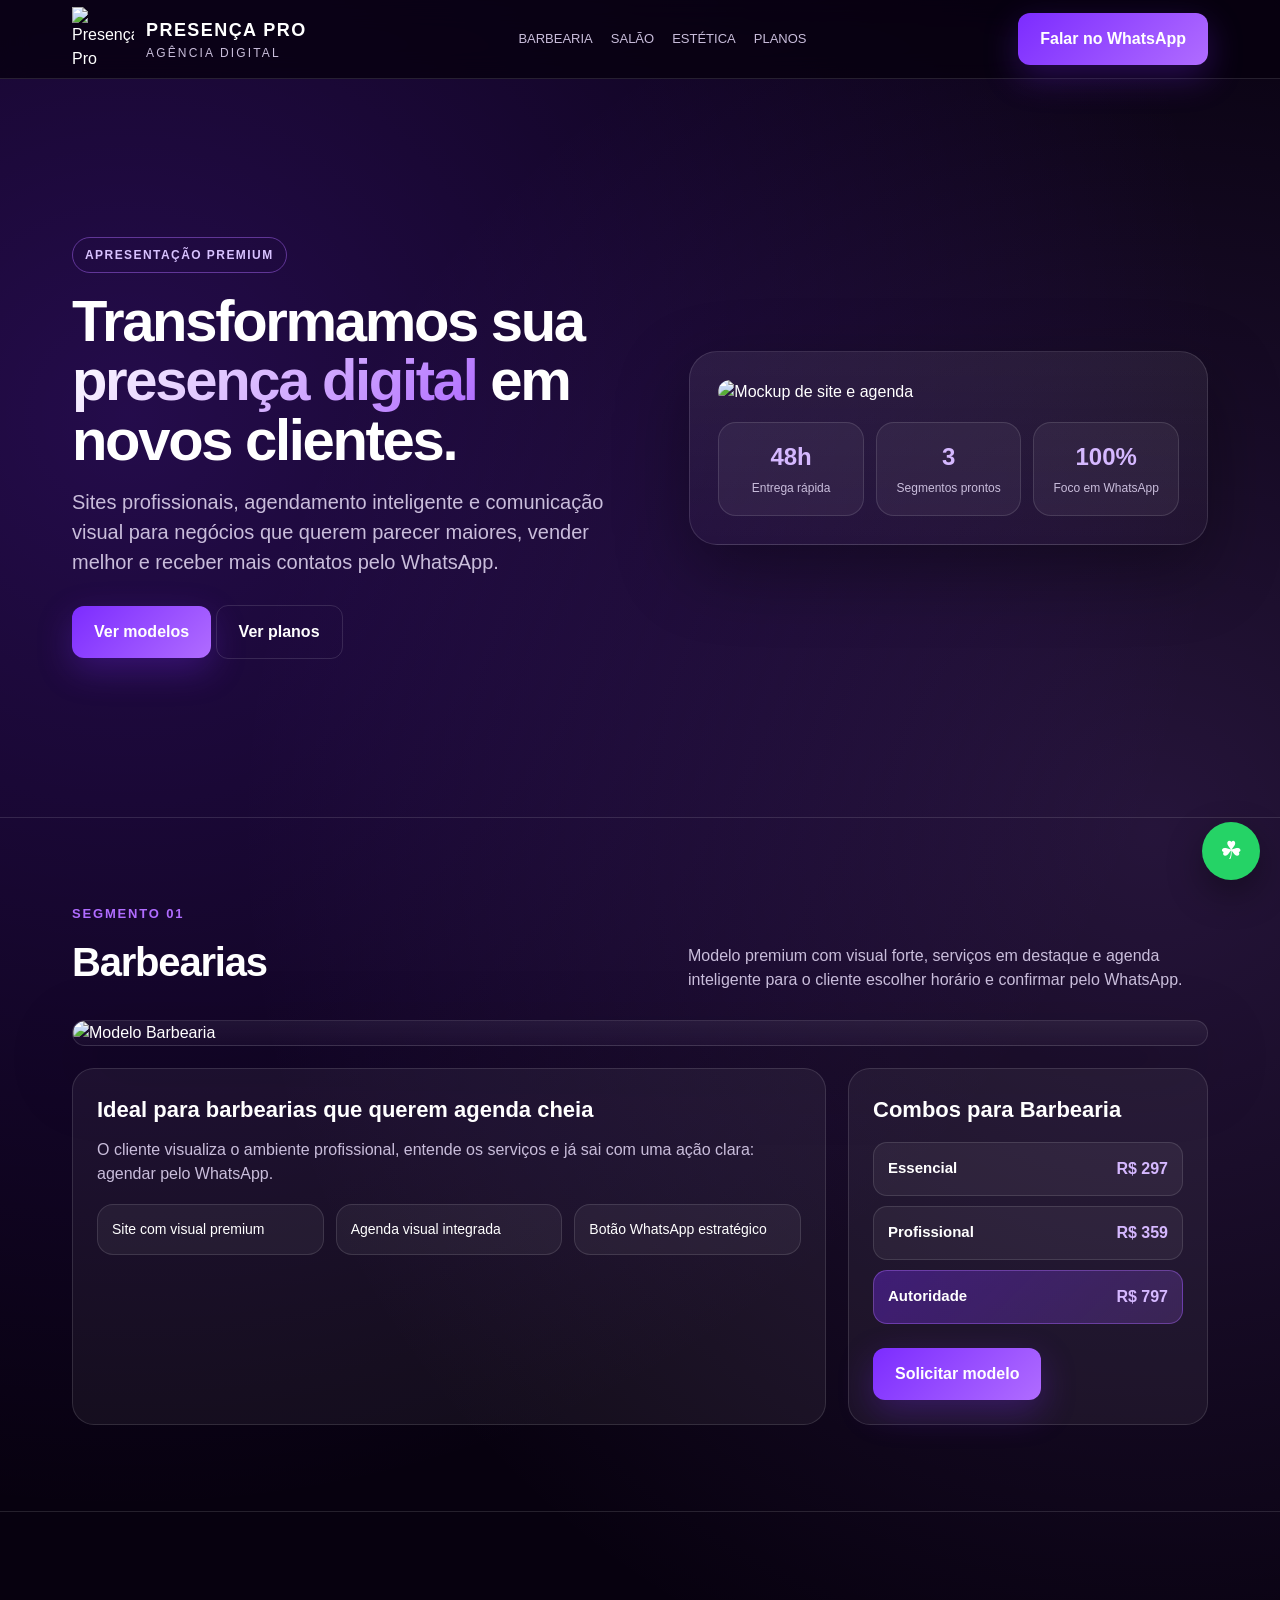
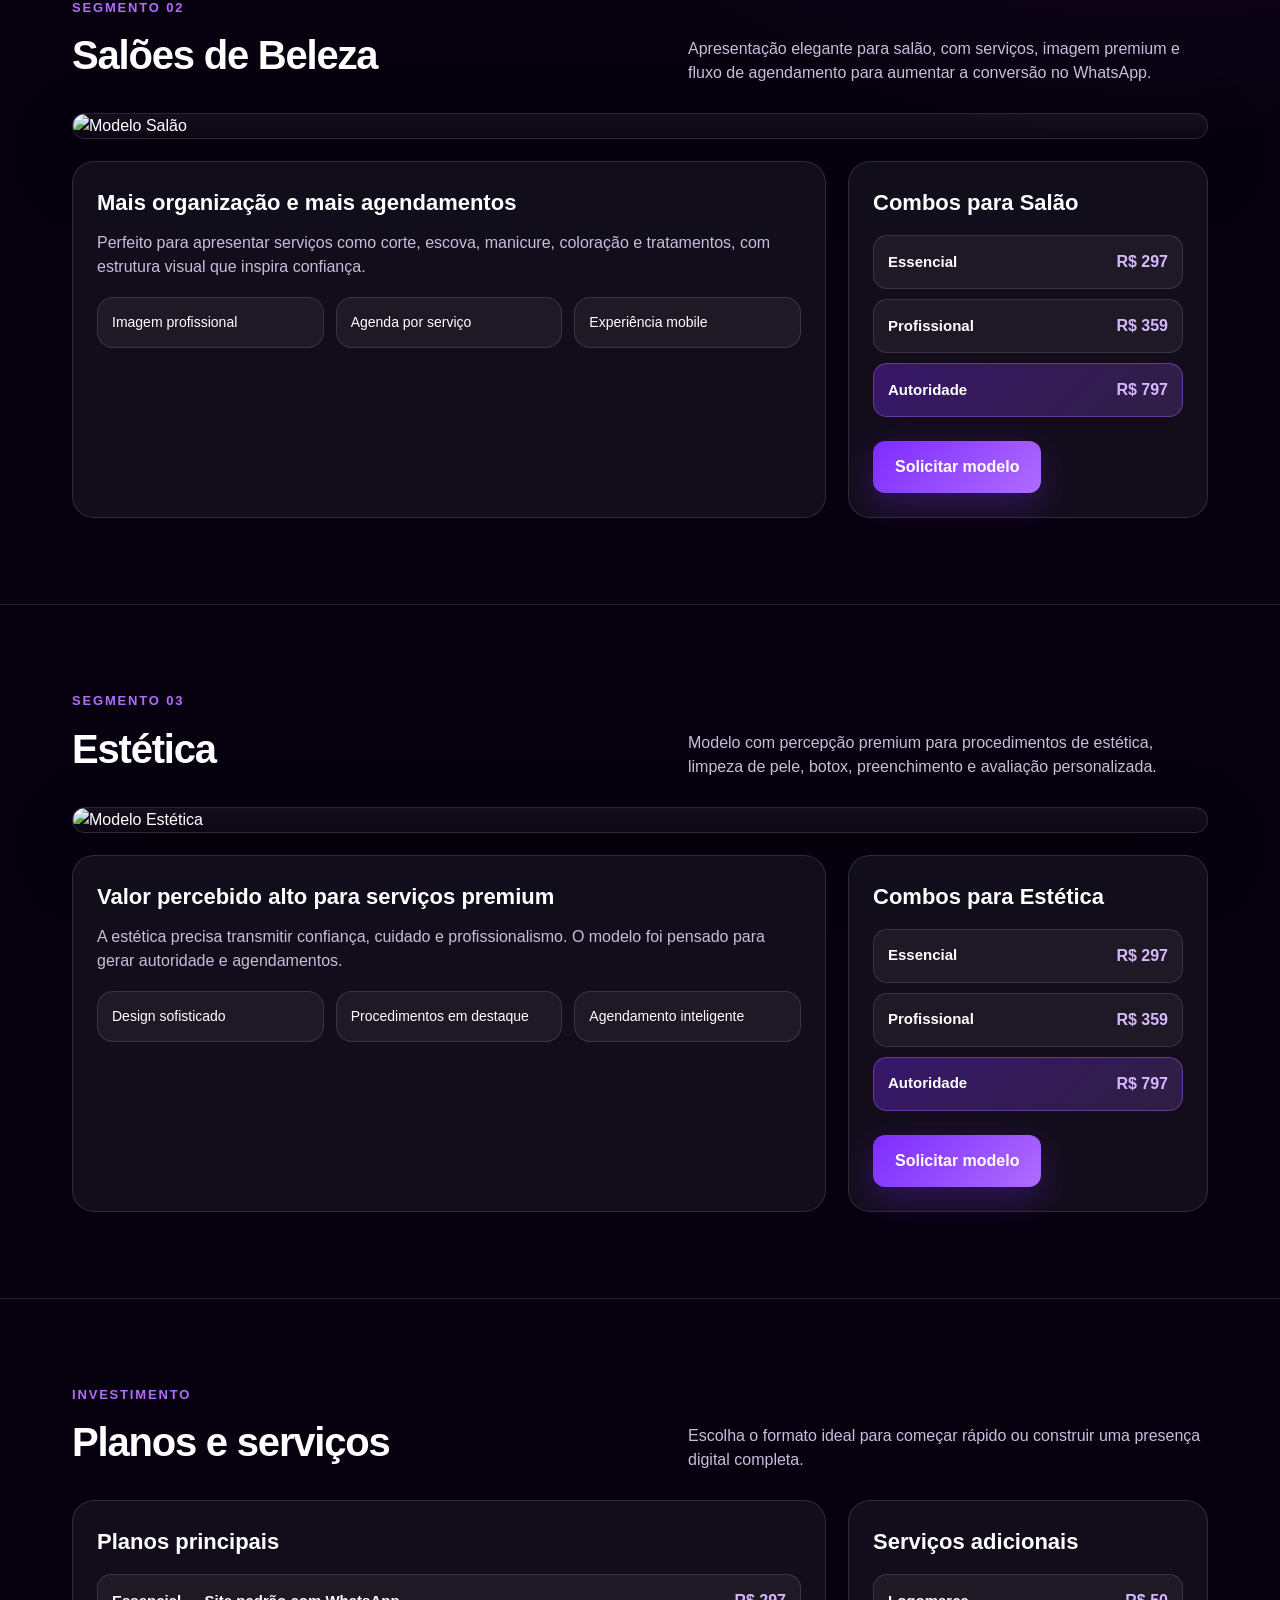
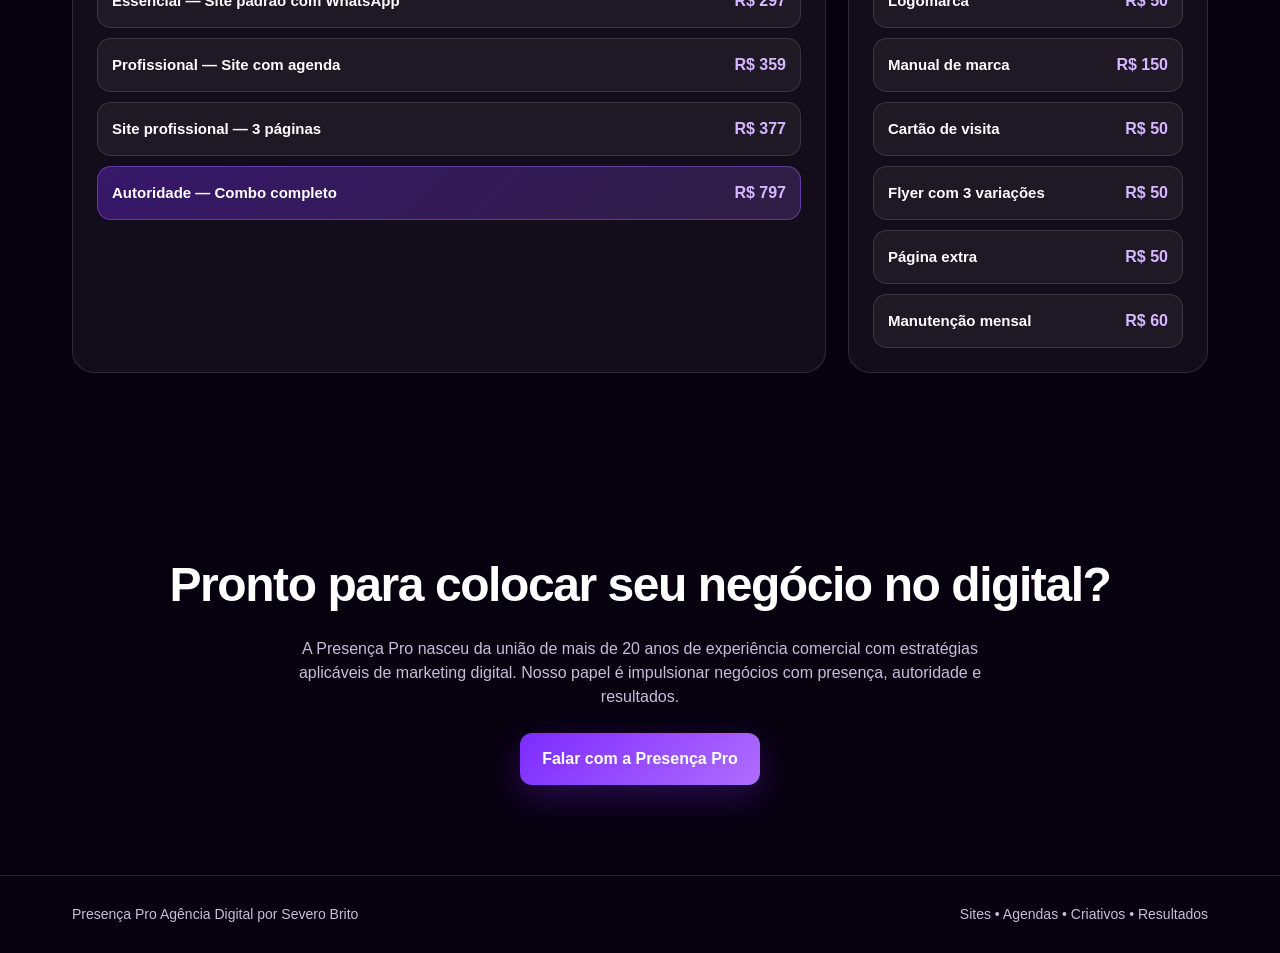
==== apresentacao/index.html @ 022637fa "Create index.html" ====
<!DOCTYPE html>
<html lang="pt-BR">
<head>
<meta charset="UTF-8" />
<meta name="viewport" content="width=device-width, initial-scale=1.0" />
<title>Presença Pro | Apresentação Premium</title>
<style>
:root{
  --bg:#07010f;
  --panel:#10071f;
  --panel2:#160a2b;
  --purple:#7c2cff;
  --purple2:#b06cff;
  --white:#ffffff;
  --muted:#c9bddb;
  --line:rgba(255,255,255,.12);
}
*{box-sizing:border-box;margin:0;padding:0}
html{scroll-behavior:smooth}
body{
  font-family:Inter,Arial,Helvetica,sans-serif;
  background:
    radial-gradient(circle at 10% 10%, rgba(124,44,255,.25), transparent 28%),
    radial-gradient(circle at 90% 20%, rgba(176,108,255,.18), transparent 26%),
    var(--bg);
  color:var(--white);
  line-height:1.5;
}
a{text-decoration:none;color:inherit}
.container{width:100%;max-width:1180px;margin:auto;padding:0 22px}
.nav{
  position:sticky;top:0;z-index:20;
  backdrop-filter:blur(14px);
  background:rgba(7,1,15,.78);
  border-bottom:1px solid var(--line);
}
.nav-inner{
  min-height:78px;
  display:flex;align-items:center;justify-content:space-between;gap:18px;
}
.logo{display:flex;align-items:center;gap:12px}
.logo img{width:62px;height:auto}
.logo strong{font-size:18px;letter-spacing:.08em}
.logo span{display:block;color:var(--muted);font-size:12px;text-transform:uppercase;letter-spacing:.18em}
.menu{display:flex;gap:18px;font-size:13px;text-transform:uppercase;color:var(--muted)}
.btn{
  display:inline-flex;align-items:center;justify-content:center;gap:8px;
  min-height:48px;padding:14px 22px;
  border-radius:12px;background:linear-gradient(135deg,var(--purple),var(--purple2));
  color:white;font-weight:800;box-shadow:0 12px 35px rgba(124,44,255,.28);
}
.btn.outline{background:transparent;border:1px solid var(--line);box-shadow:none}
.hero{min-height:82vh;display:grid;align-items:center;padding:72px 0}
.hero-grid{display:grid;grid-template-columns:1.05fr .95fr;gap:44px;align-items:center}
.badge{
  display:inline-block;border:1px solid rgba(176,108,255,.45);color:#d8c2ff;
  padding:8px 12px;border-radius:999px;font-size:12px;font-weight:800;text-transform:uppercase;letter-spacing:.12em;margin-bottom:18px;
}
h1{font-size:58px;line-height:1.02;letter-spacing:-.04em;margin-bottom:18px}
h1 span{background:linear-gradient(135deg,#fff,var(--purple2));-webkit-background-clip:text;color:transparent}
.lead{font-size:20px;color:var(--muted);max-width:680px;margin-bottom:28px}
.hero-card{
  background:linear-gradient(180deg,rgba(255,255,255,.07),rgba(255,255,255,.025));
  border:1px solid var(--line);
  border-radius:28px;padding:28px;
  box-shadow:0 25px 70px rgba(0,0,0,.35);
}
.hero-card img{width:100%;border-radius:22px;display:block}
.stats{display:grid;grid-template-columns:repeat(3,1fr);gap:12px;margin-top:18px}
.stat{background:rgba(255,255,255,.05);border:1px solid var(--line);border-radius:18px;padding:16px;text-align:center}
.stat strong{display:block;font-size:24px;color:#d5b8ff}.stat span{font-size:12px;color:var(--muted)}
.section{padding:86px 0;border-top:1px solid var(--line)}
.section-head{display:flex;align-items:end;justify-content:space-between;gap:24px;margin-bottom:28px}
.kicker{color:var(--purple2);font-size:13px;font-weight:900;text-transform:uppercase;letter-spacing:.14em;margin-bottom:8px}
h2{font-size:40px;letter-spacing:-.03em}
.section-head p{color:var(--muted);max-width:520px}
.showcase{
  background:linear-gradient(180deg,rgba(255,255,255,.06),rgba(255,255,255,.025));
  border:1px solid var(--line);
  border-radius:28px;
  overflow:hidden;
  box-shadow:0 25px 70px rgba(0,0,0,.25);
}
.showcase img{width:100%;display:block}
.content-grid{display:grid;grid-template-columns:1fr 360px;gap:22px;margin-top:22px}
.copy-card,.plan-card{
  background:rgba(255,255,255,.05);
  border:1px solid var(--line);
  border-radius:22px;padding:24px;
}
.copy-card h3,.plan-card h3{font-size:22px;margin-bottom:12px}
.copy-card p,.plan-card p{color:var(--muted)}
.features{display:grid;grid-template-columns:repeat(3,1fr);gap:12px;margin-top:18px}
.feature{padding:14px;border-radius:16px;background:rgba(255,255,255,.05);border:1px solid var(--line);font-size:14px}
.plans{display:grid;gap:10px;margin-top:16px}
.plan{
  display:flex;align-items:center;justify-content:space-between;gap:10px;
  padding:14px;border-radius:14px;background:rgba(255,255,255,.05);border:1px solid var(--line);
}
.plan strong{font-size:15px}.plan span{color:#d5b8ff;font-weight:900}
.plan.main{background:linear-gradient(135deg,rgba(124,44,255,.35),rgba(176,108,255,.18));border-color:rgba(176,108,255,.4)}
.extras{
  display:grid;grid-template-columns:repeat(3,1fr);gap:14px;margin-top:24px;
}
.extra{background:rgba(255,255,255,.05);border:1px solid var(--line);border-radius:18px;padding:18px}
.extra strong{display:block;margin-bottom:4px}.extra span{color:#d5b8ff;font-weight:900}
.final{
  text-align:center;padding:90px 0;
}
.final h2{font-size:48px;margin-bottom:16px}
.final p{color:var(--muted);max-width:720px;margin:0 auto 24px}
.footer{border-top:1px solid var(--line);padding:28px 0;color:var(--muted);font-size:14px}
.footer-inner{display:flex;justify-content:space-between;gap:20px;align-items:center}
.whatsapp-float{
  position:fixed;right:20px;bottom:20px;z-index:50;
  width:58px;height:58px;border-radius:50%;
  background:#25D366;display:grid;place-items:center;font-size:25px;
  box-shadow:0 14px 35px rgba(0,0,0,.35);
}
@media(max-width:900px){
  .menu{display:none}
  .hero-grid,.content-grid{grid-template-columns:1fr}
  h1{font-size:42px}
  h2{font-size:31px}
  .section-head{display:block}
  .features,.extras,.stats{grid-template-columns:1fr}
  .footer-inner{display:block;text-align:center}
  .nav-inner{flex-wrap:wrap;justify-content:center}
}
</style>
</head>
<body>

<a class="whatsapp-float" href="https://wa.me/5585994249656?text=Olá,%20quero%20saber%20mais%20sobre%20os%20sites%20da%20Presença%20Pro" target="_blank">☘</a>

<header class="nav">
  <div class="container nav-inner">
    <a class="logo" href="#inicio">
      <img src="assets/logo.png" alt="Presença Pro">
      <div><strong>PRESENÇA PRO</strong><span>Agência Digital</span></div>
    </a>
    <nav class="menu">
      <a href="#barbearia">Barbearia</a>
      <a href="#salao">Salão</a>
      <a href="#estetica">Estética</a>
      <a href="#planos">Planos</a>
    </nav>
    <a class="btn" href="https://wa.me/5585994249656?text=Olá,%20quero%20criar%20um%20site%20profissional" target="_blank">Falar no WhatsApp</a>
  </div>
</header>

<main id="inicio">
  <section class="hero">
    <div class="container hero-grid">
      <div>
        <span class="badge">Apresentação Premium</span>
        <h1>Transformamos sua <span>presença digital</span> em novos clientes.</h1>
        <p class="lead">Sites profissionais, agendamento inteligente e comunicação visual para negócios que querem parecer maiores, vender melhor e receber mais contatos pelo WhatsApp.</p>
        <a class="btn" href="#barbearia">Ver modelos</a>
        <a class="btn outline" href="#planos">Ver planos</a>
      </div>
      <div class="hero-card">
        <img src="assets/barbearia.png" alt="Mockup de site e agenda">
        <div class="stats">
          <div class="stat"><strong>48h</strong><span>Entrega rápida</span></div>
          <div class="stat"><strong>3</strong><span>Segmentos prontos</span></div>
          <div class="stat"><strong>100%</strong><span>Foco em WhatsApp</span></div>
        </div>
      </div>
    </div>
  </section>

  <section class="section" id="barbearia">
    <div class="container">
      <div class="section-head">
        <div><div class="kicker">Segmento 01</div><h2>Barbearias</h2></div>
        <p>Modelo premium com visual forte, serviços em destaque e agenda inteligente para o cliente escolher horário e confirmar pelo WhatsApp.</p>
      </div>
      <div class="showcase"><img src="assets/barbearia.png" alt="Modelo Barbearia"></div>
      <div class="content-grid">
        <div class="copy-card">
          <h3>Ideal para barbearias que querem agenda cheia</h3>
          <p>O cliente visualiza o ambiente profissional, entende os serviços e já sai com uma ação clara: agendar pelo WhatsApp.</p>
          <div class="features">
            <div class="feature">Site com visual premium</div>
            <div class="feature">Agenda visual integrada</div>
            <div class="feature">Botão WhatsApp estratégico</div>
          </div>
        </div>
        <div class="plan-card">
          <h3>Combos para Barbearia</h3>
          <div class="plans">
            <div class="plan"><strong>Essencial</strong><span>R$ 297</span></div>
            <div class="plan"><strong>Profissional</strong><span>R$ 359</span></div>
            <div class="plan main"><strong>Autoridade</strong><span>R$ 797</span></div>
          </div>
          <br><a class="btn" href="https://wa.me/5585994249656?text=Olá,%20quero%20um%20site%20para%20barbearia" target="_blank">Solicitar modelo</a>
        </div>
      </div>
    </div>
  </section>

  <section class="section" id="salao">
    <div class="container">
      <div class="section-head">
        <div><div class="kicker">Segmento 02</div><h2>Salões de Beleza</h2></div>
        <p>Apresentação elegante para salão, com serviços, imagem premium e fluxo de agendamento para aumentar a conversão no WhatsApp.</p>
      </div>
      <div class="showcase"><img src="assets/salao.png" alt="Modelo Salão"></div>
      <div class="content-grid">
        <div class="copy-card">
          <h3>Mais organização e mais agendamentos</h3>
          <p>Perfeito para apresentar serviços como corte, escova, manicure, coloração e tratamentos, com estrutura visual que inspira confiança.</p>
          <div class="features">
            <div class="feature">Imagem profissional</div>
            <div class="feature">Agenda por serviço</div>
            <div class="feature">Experiência mobile</div>
          </div>
        </div>
        <div class="plan-card">
          <h3>Combos para Salão</h3>
          <div class="plans">
            <div class="plan"><strong>Essencial</strong><span>R$ 297</span></div>
            <div class="plan"><strong>Profissional</strong><span>R$ 359</span></div>
            <div class="plan main"><strong>Autoridade</strong><span>R$ 797</span></div>
          </div>
          <br><a class="btn" href="https://wa.me/5585994249656?text=Olá,%20quero%20um%20site%20para%20salão%20de%20beleza" target="_blank">Solicitar modelo</a>
        </div>
      </div>
    </div>
  </section>

  <section class="section" id="estetica">
    <div class="container">
      <div class="section-head">
        <div><div class="kicker">Segmento 03</div><h2>Estética</h2></div>
        <p>Modelo com percepção premium para procedimentos de estética, limpeza de pele, botox, preenchimento e avaliação personalizada.</p>
      </div>
      <div class="showcase"><img src="assets/estetica.png" alt="Modelo Estética"></div>
      <div class="content-grid">
        <div class="copy-card">
          <h3>Valor percebido alto para serviços premium</h3>
          <p>A estética precisa transmitir confiança, cuidado e profissionalismo. O modelo foi pensado para gerar autoridade e agendamentos.</p>
          <div class="features">
            <div class="feature">Design sofisticado</div>
            <div class="feature">Procedimentos em destaque</div>
            <div class="feature">Agendamento inteligente</div>
          </div>
        </div>
        <div class="plan-card">
          <h3>Combos para Estética</h3>
          <div class="plans">
            <div class="plan"><strong>Essencial</strong><span>R$ 297</span></div>
            <div class="plan"><strong>Profissional</strong><span>R$ 359</span></div>
            <div class="plan main"><strong>Autoridade</strong><span>R$ 797</span></div>
          </div>
          <br><a class="btn" href="https://wa.me/5585994249656?text=Olá,%20quero%20um%20site%20para%20estética" target="_blank">Solicitar modelo</a>
        </div>
      </div>
    </div>
  </section>

  <section class="section" id="planos">
    <div class="container">
      <div class="section-head">
        <div><div class="kicker">Investimento</div><h2>Planos e serviços</h2></div>
        <p>Escolha o formato ideal para começar rápido ou construir uma presença digital completa.</p>
      </div>
      <div class="content-grid">
        <div class="copy-card">
          <h3>Planos principais</h3>
          <div class="plans">
            <div class="plan"><strong>Essencial — Site padrão com WhatsApp</strong><span>R$ 297</span></div>
            <div class="plan"><strong>Profissional — Site com agenda</strong><span>R$ 359</span></div>
            <div class="plan"><strong>Site profissional — 3 páginas</strong><span>R$ 377</span></div>
            <div class="plan main"><strong>Autoridade — Combo completo</strong><span>R$ 797</span></div>
          </div>
        </div>
        <div class="plan-card">
          <h3>Serviços adicionais</h3>
          <div class="plans">
            <div class="plan"><strong>Logomarca</strong><span>R$ 50</span></div>
            <div class="plan"><strong>Manual de marca</strong><span>R$ 150</span></div>
            <div class="plan"><strong>Cartão de visita</strong><span>R$ 50</span></div>
            <div class="plan"><strong>Flyer com 3 variações</strong><span>R$ 50</span></div>
            <div class="plan"><strong>Página extra</strong><span>R$ 50</span></div>
            <div class="plan"><strong>Manutenção mensal</strong><span>R$ 60</span></div>
          </div>
        </div>
      </div>
    </div>
  </section>

  <section class="final">
    <div class="container">
      <h2>Pronto para colocar seu negócio no digital?</h2>
      <p>A Presença Pro nasceu da união de mais de 20 anos de experiência comercial com estratégias aplicáveis de marketing digital. Nosso papel é impulsionar negócios com presença, autoridade e resultados.</p>
      <a class="btn" href="https://wa.me/5585994249656?text=Olá,%20quero%20começar%20meu%20projeto%20com%20a%20Presença%20Pro" target="_blank">Falar com a Presença Pro</a>
    </div>
  </section>
</main>

<footer class="footer">
  <div class="container footer-inner">
    <div>Presença Pro Agência Digital por Severo Brito</div>
    <div>Sites • Agendas • Criativos • Resultados</div>
  </div>
</footer>

</body>
</html>
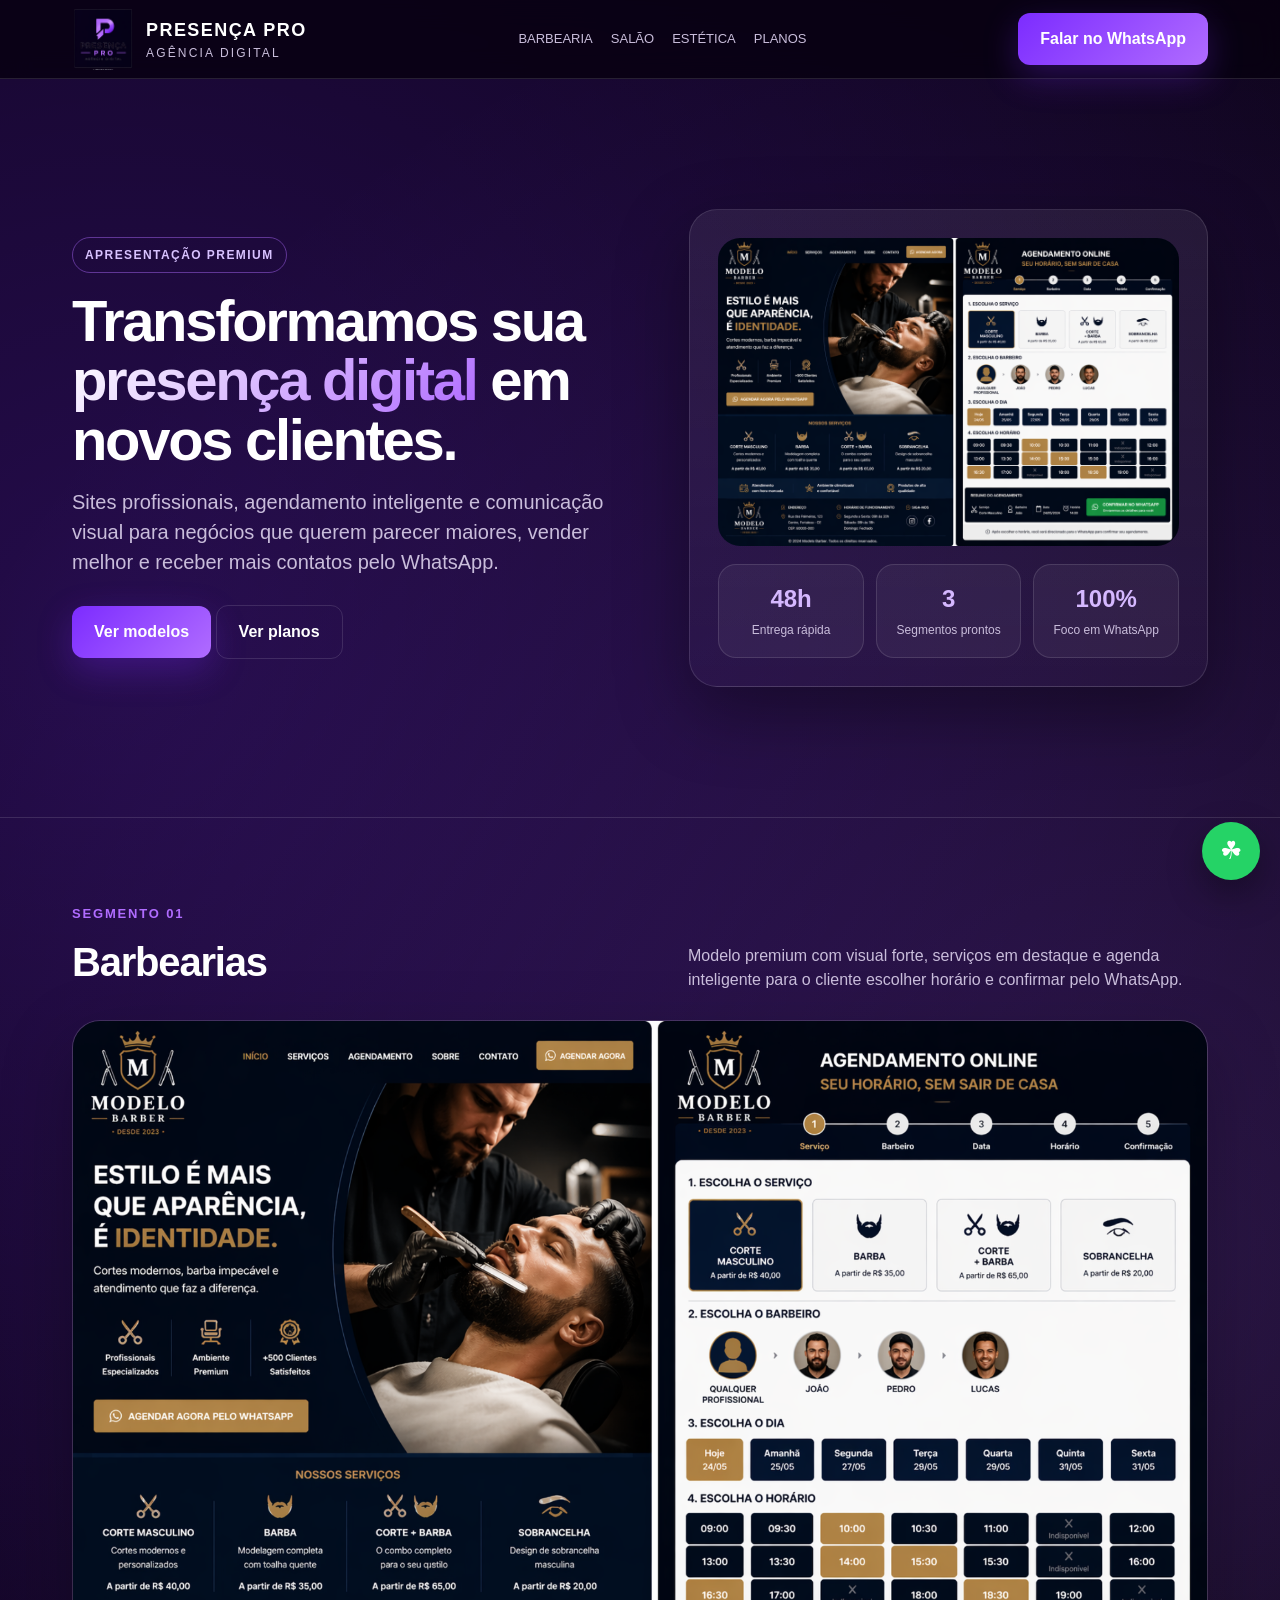
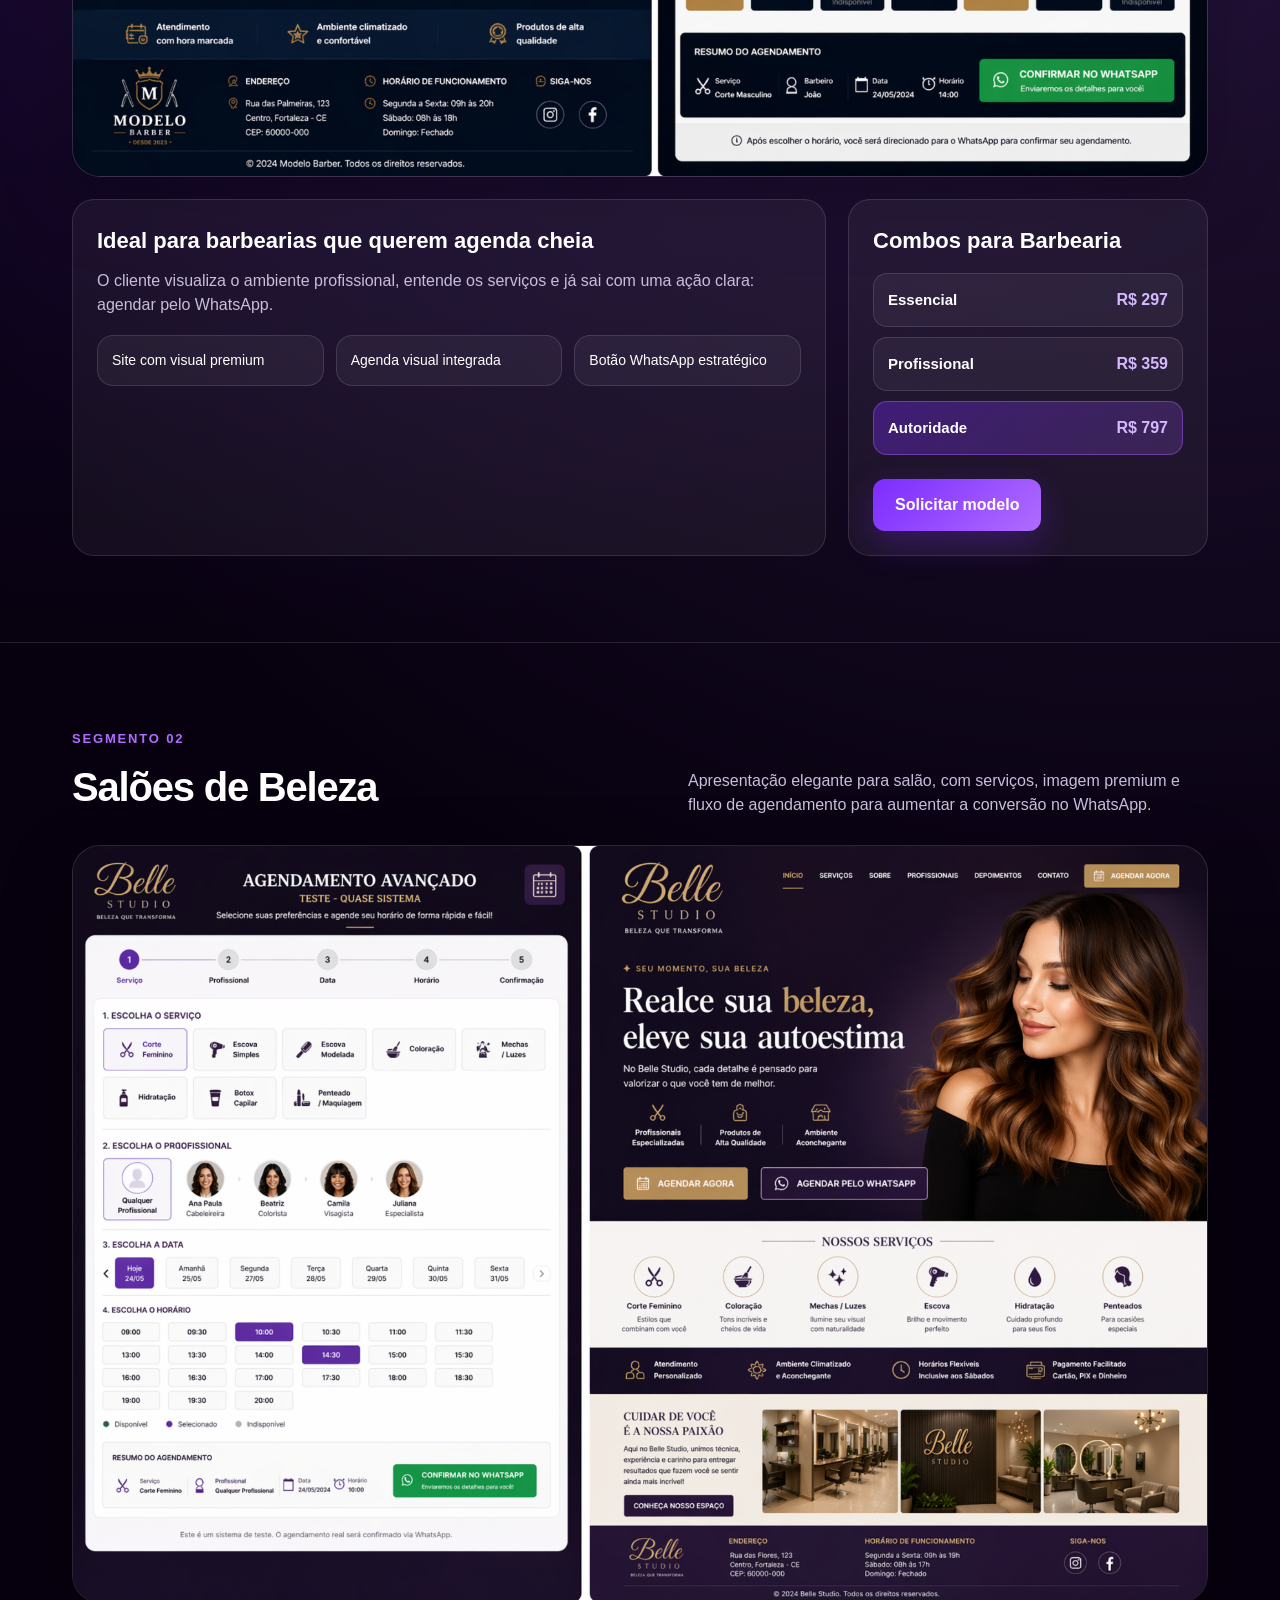
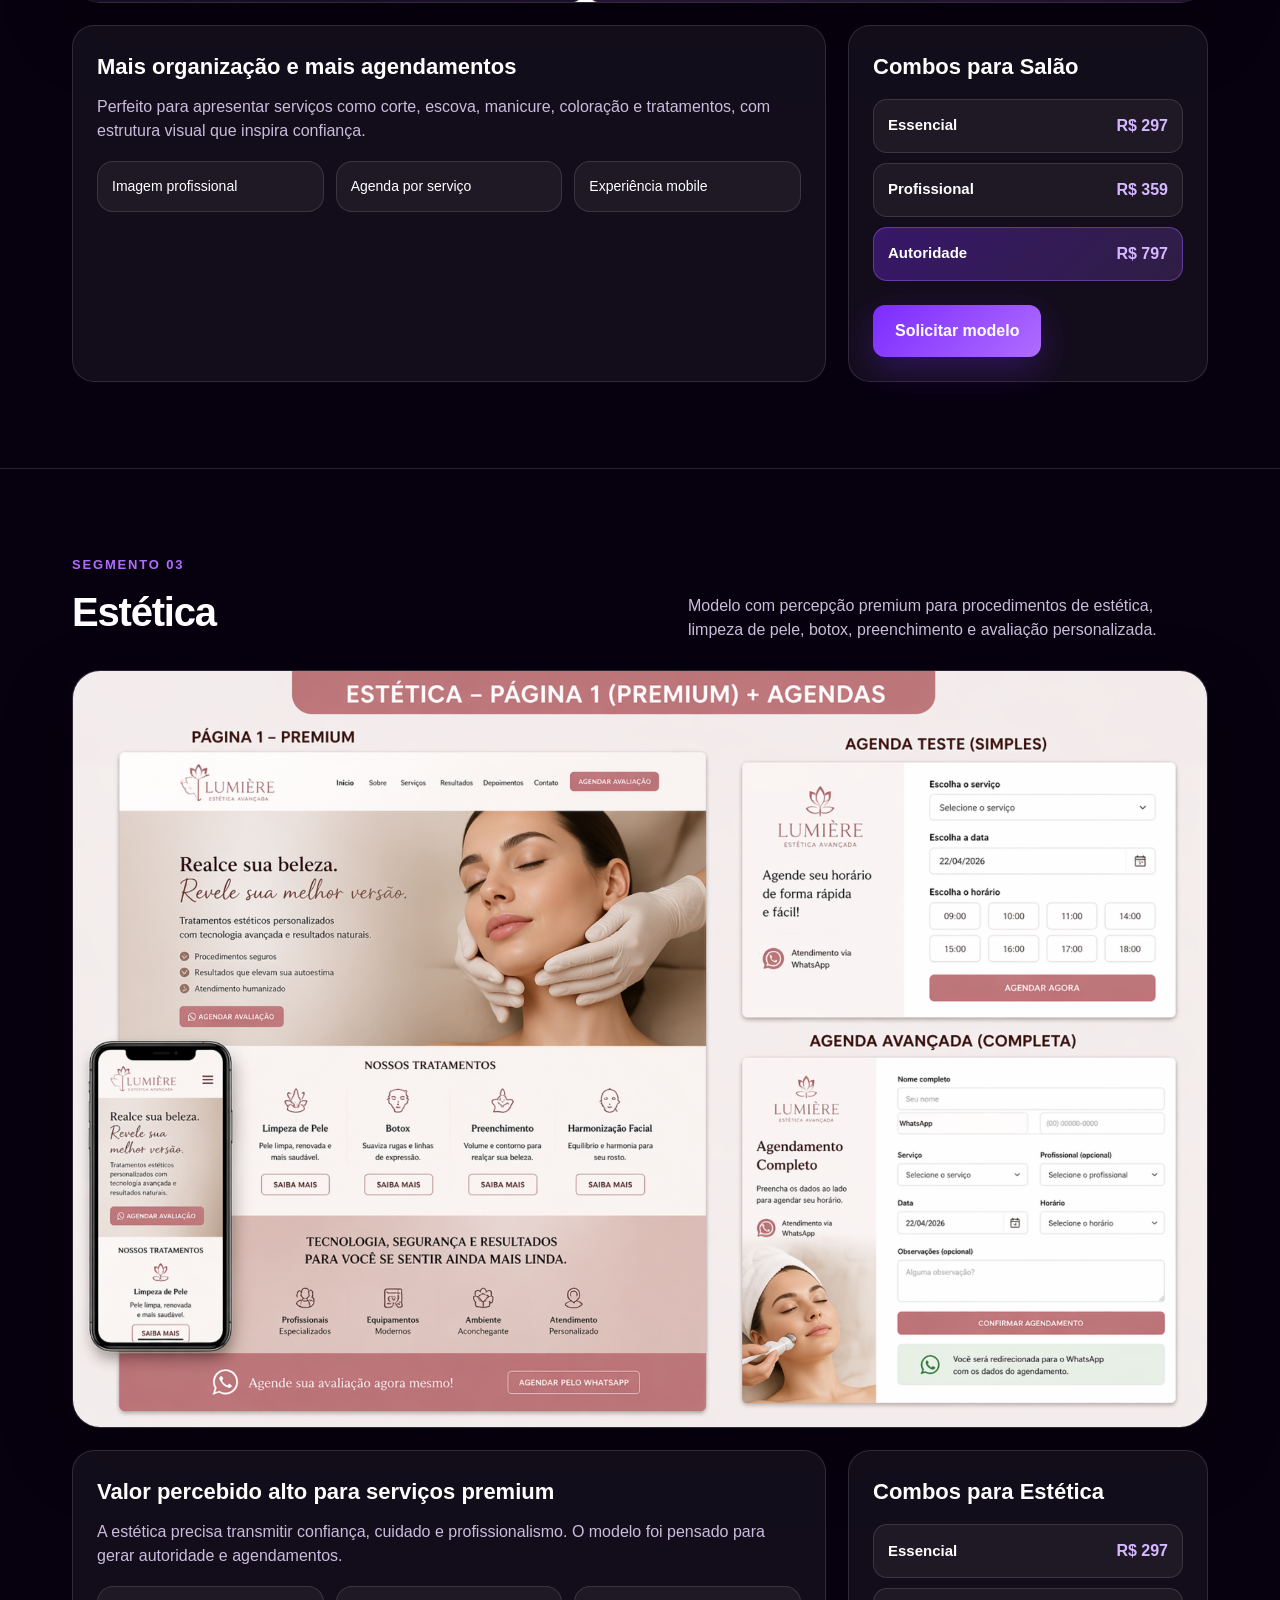
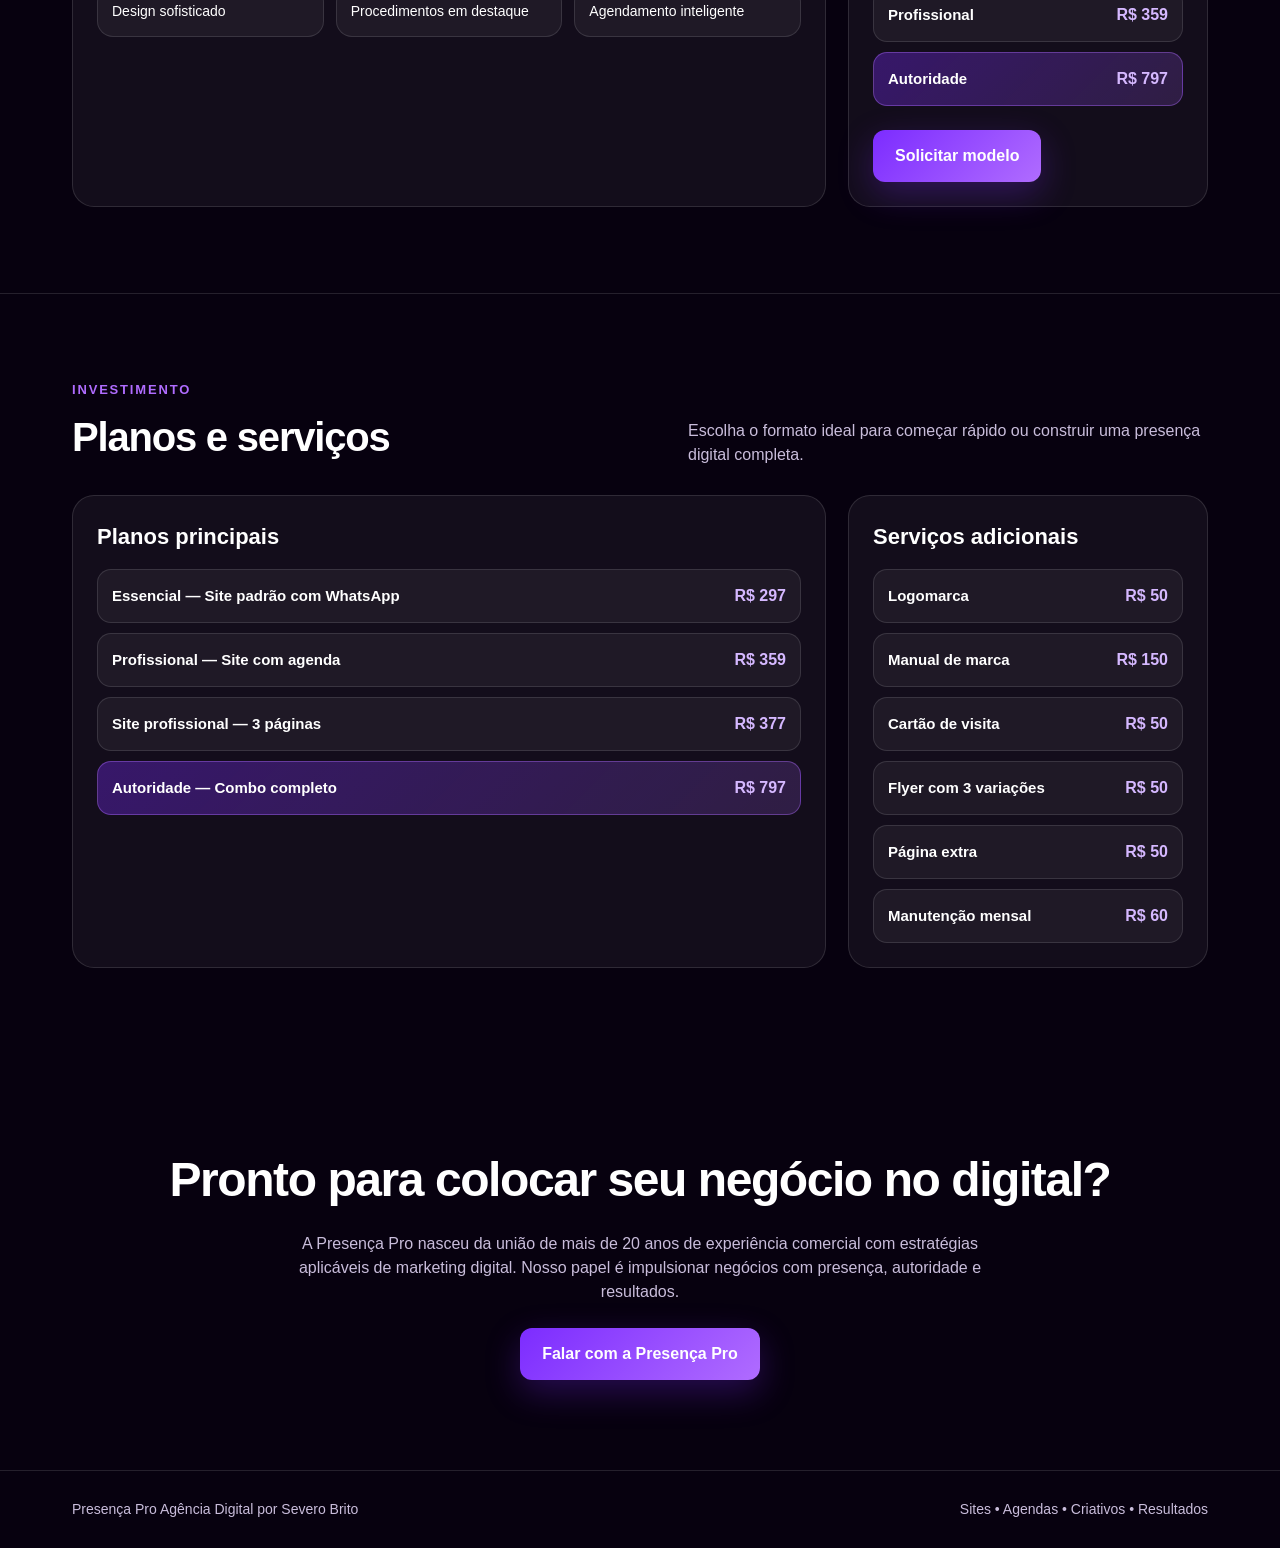
==== commit 3b3a688d: "Add files via upload" ====
--- a/apresentacao/index.html
+++ b/apresentacao/index.html
@@ -4,6 +4,12 @@
 <meta charset="UTF-8" />
 <meta name="viewport" content="width=device-width, initial-scale=1.0" />
 <title>Presença Pro | Apresentação Premium</title>
+<meta property="og:title" content="Presença Pro Agência Digital">
+<meta property="og:description" content="Sites profissionais, agenda inteligente e WhatsApp integrado para gerar clientes todos os dias.">
+<meta property="og:image" content="https://res.cloudinary.com/dslj0yjkm/image/upload/v1777067404/preview_cxbivk.png">
+<meta property="og:url" content="https://prosys-web.github.io/">
+<meta property="og:type" content="website">
+
 <style>
 :root{
   --bg:#07010f;
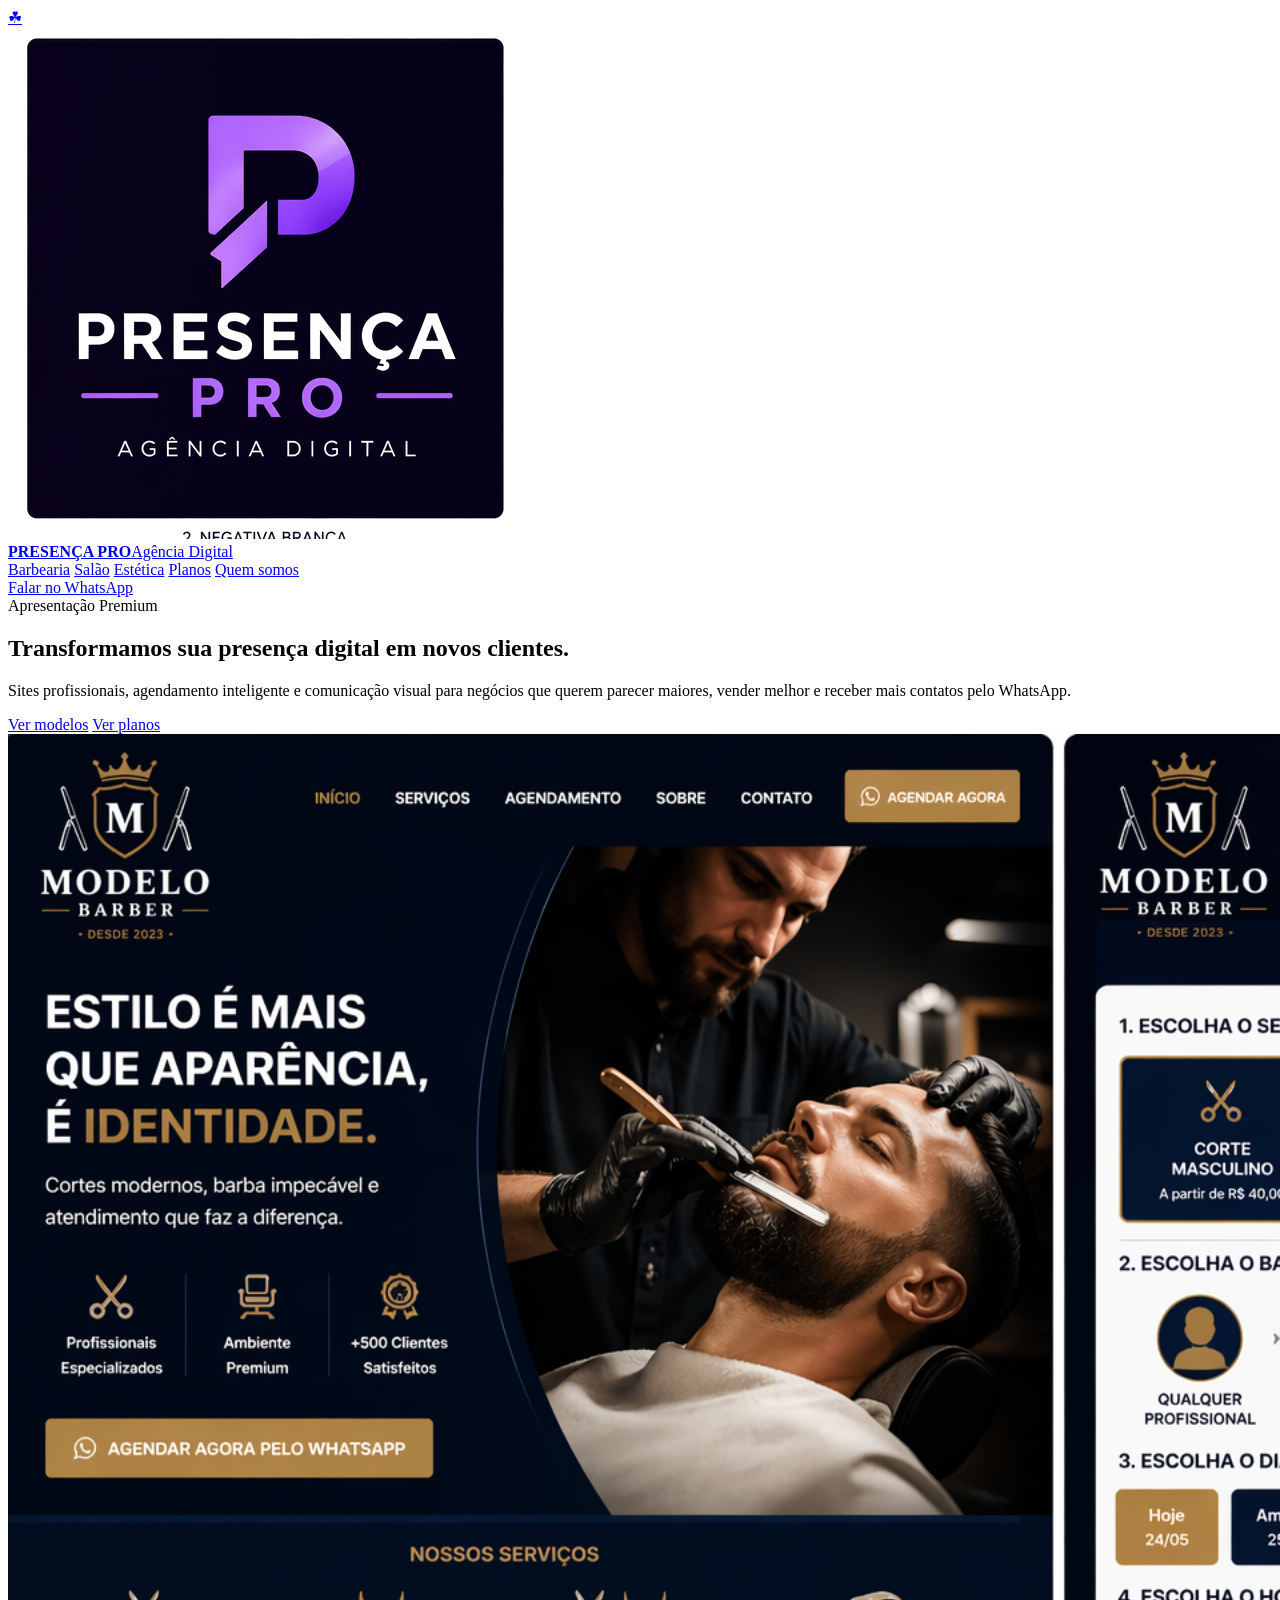
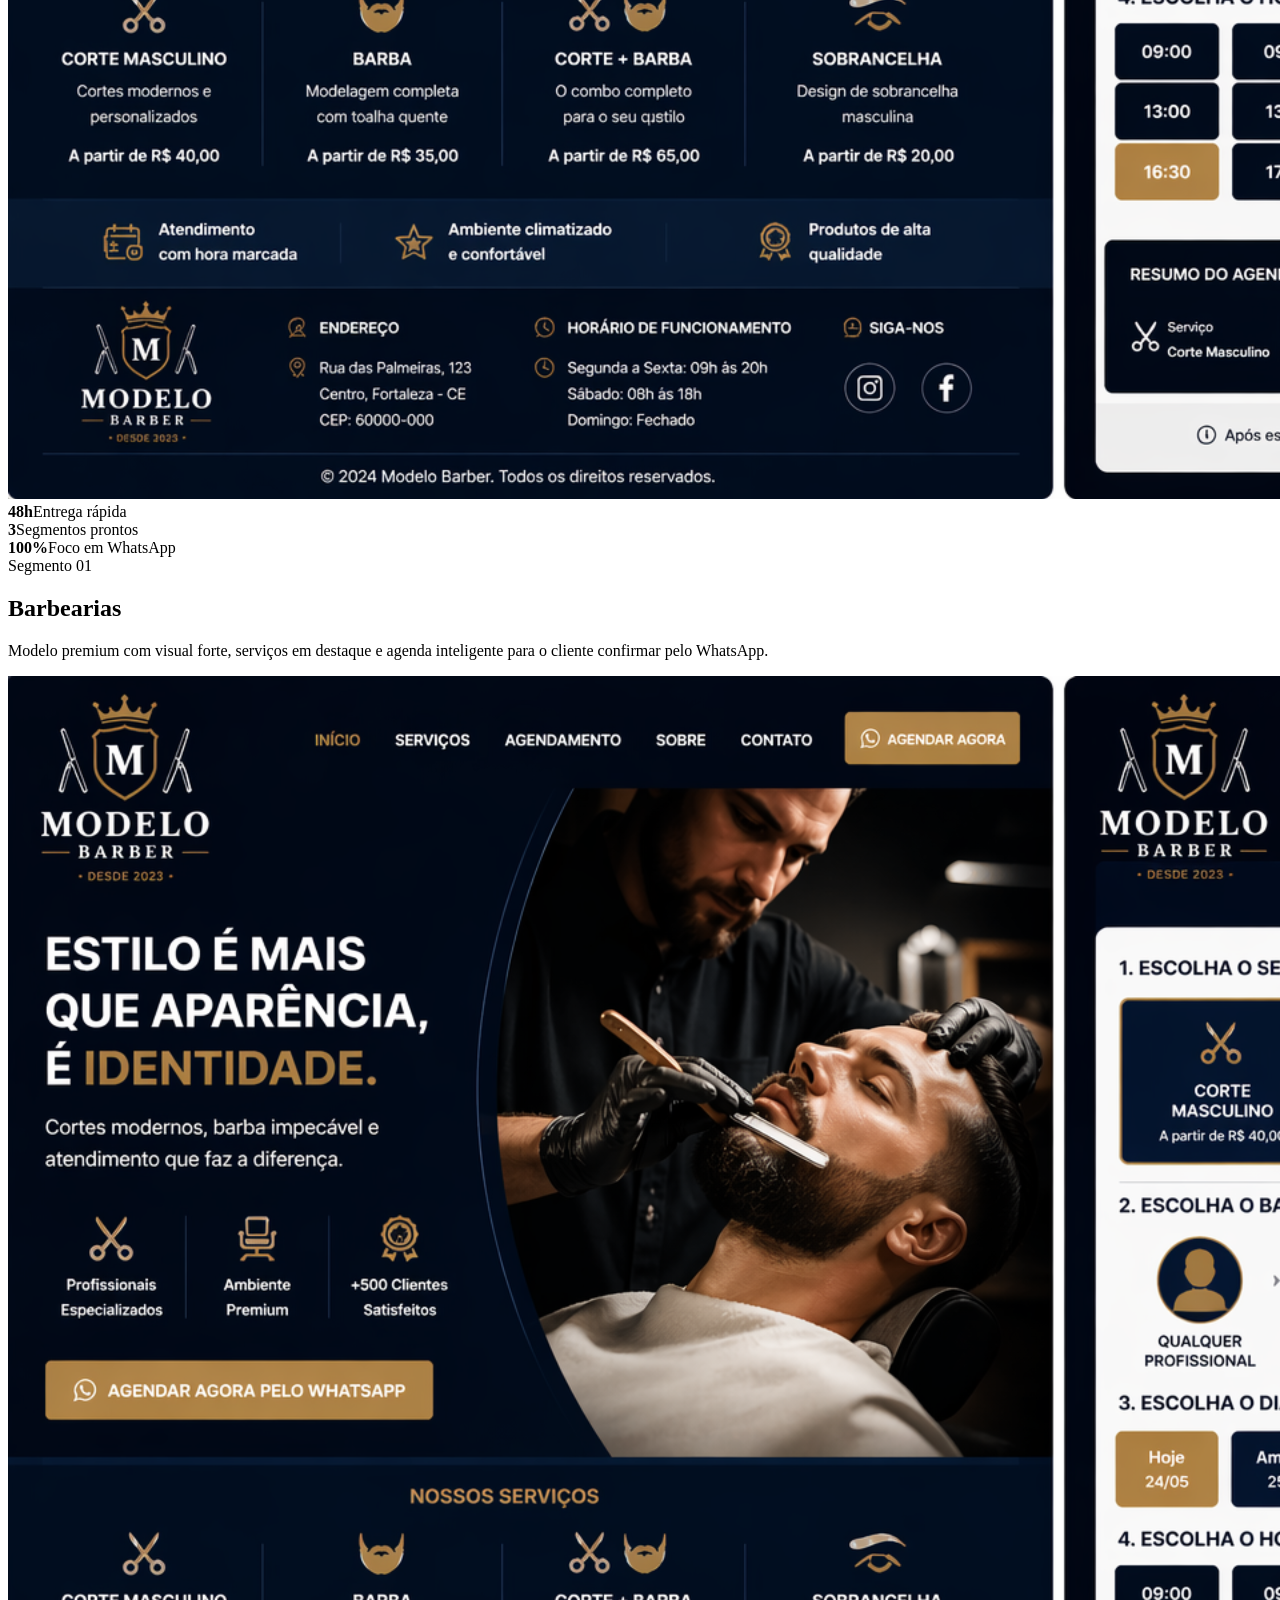
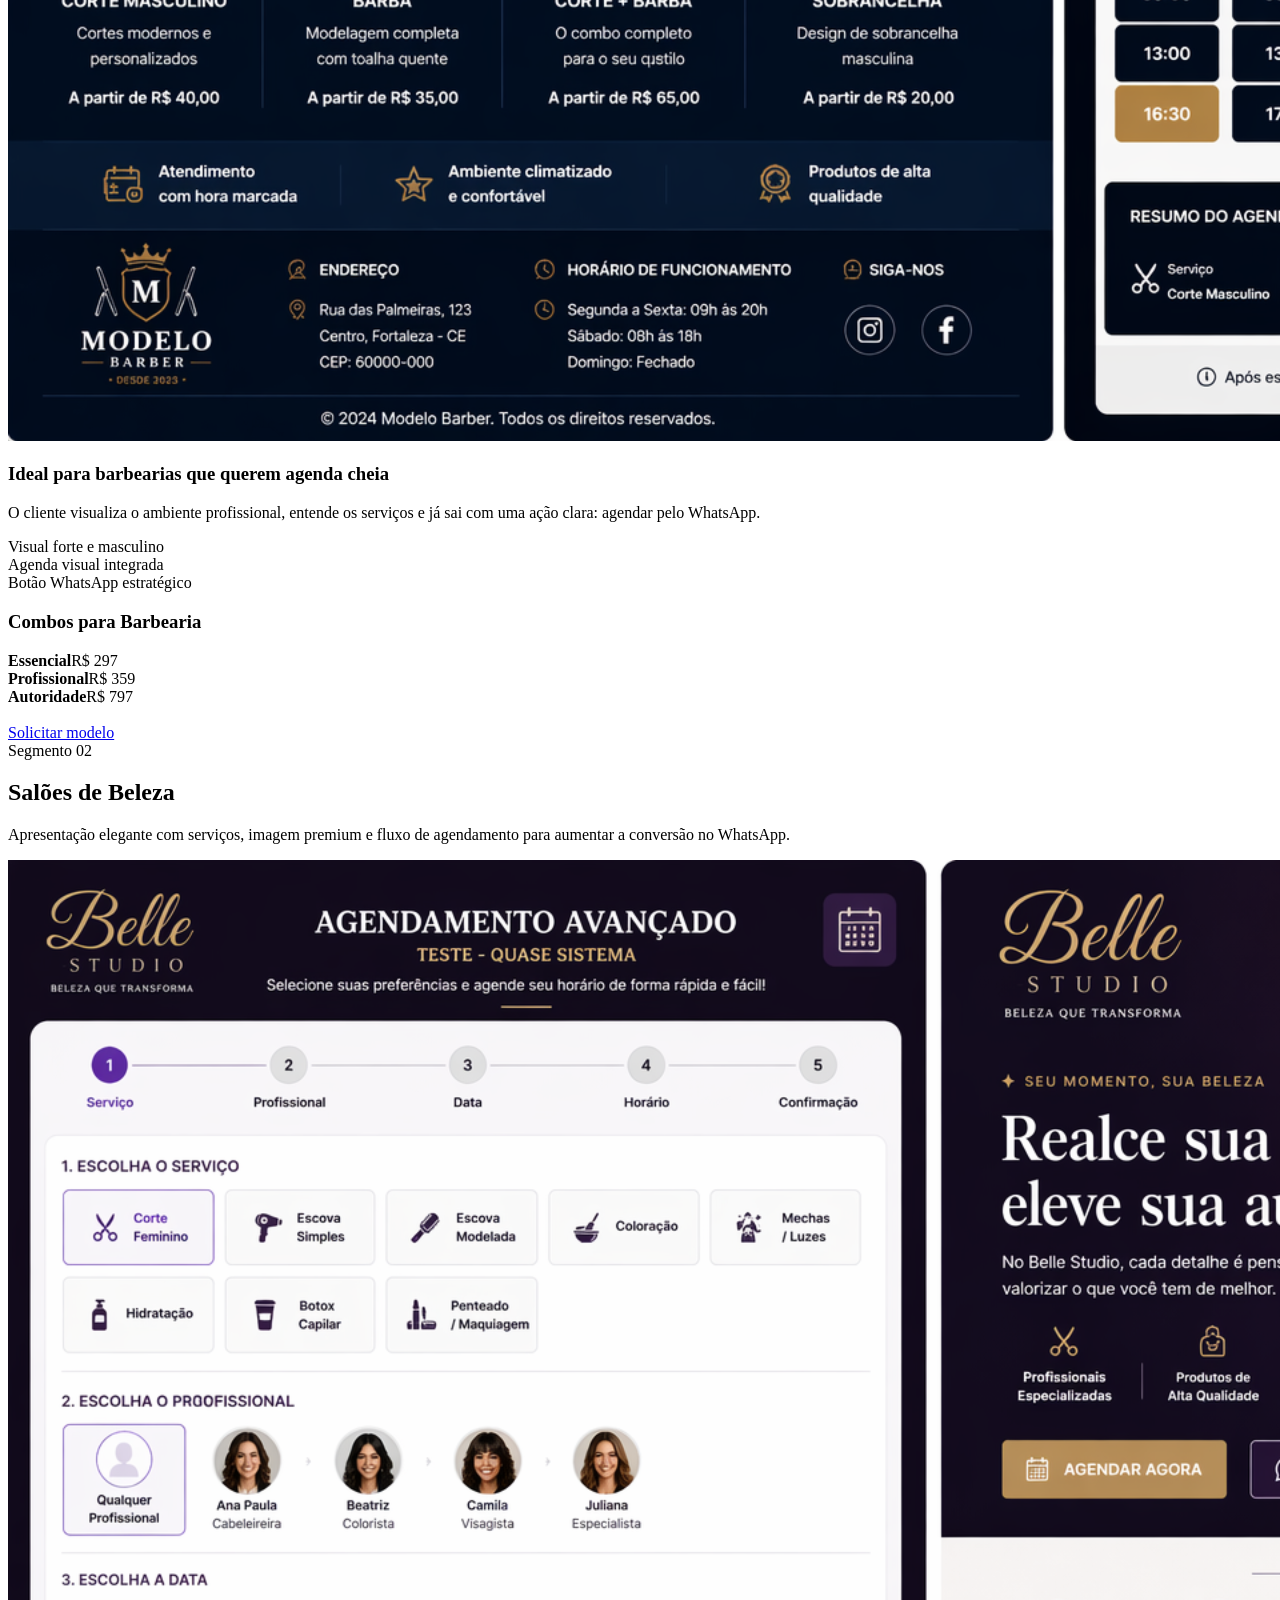
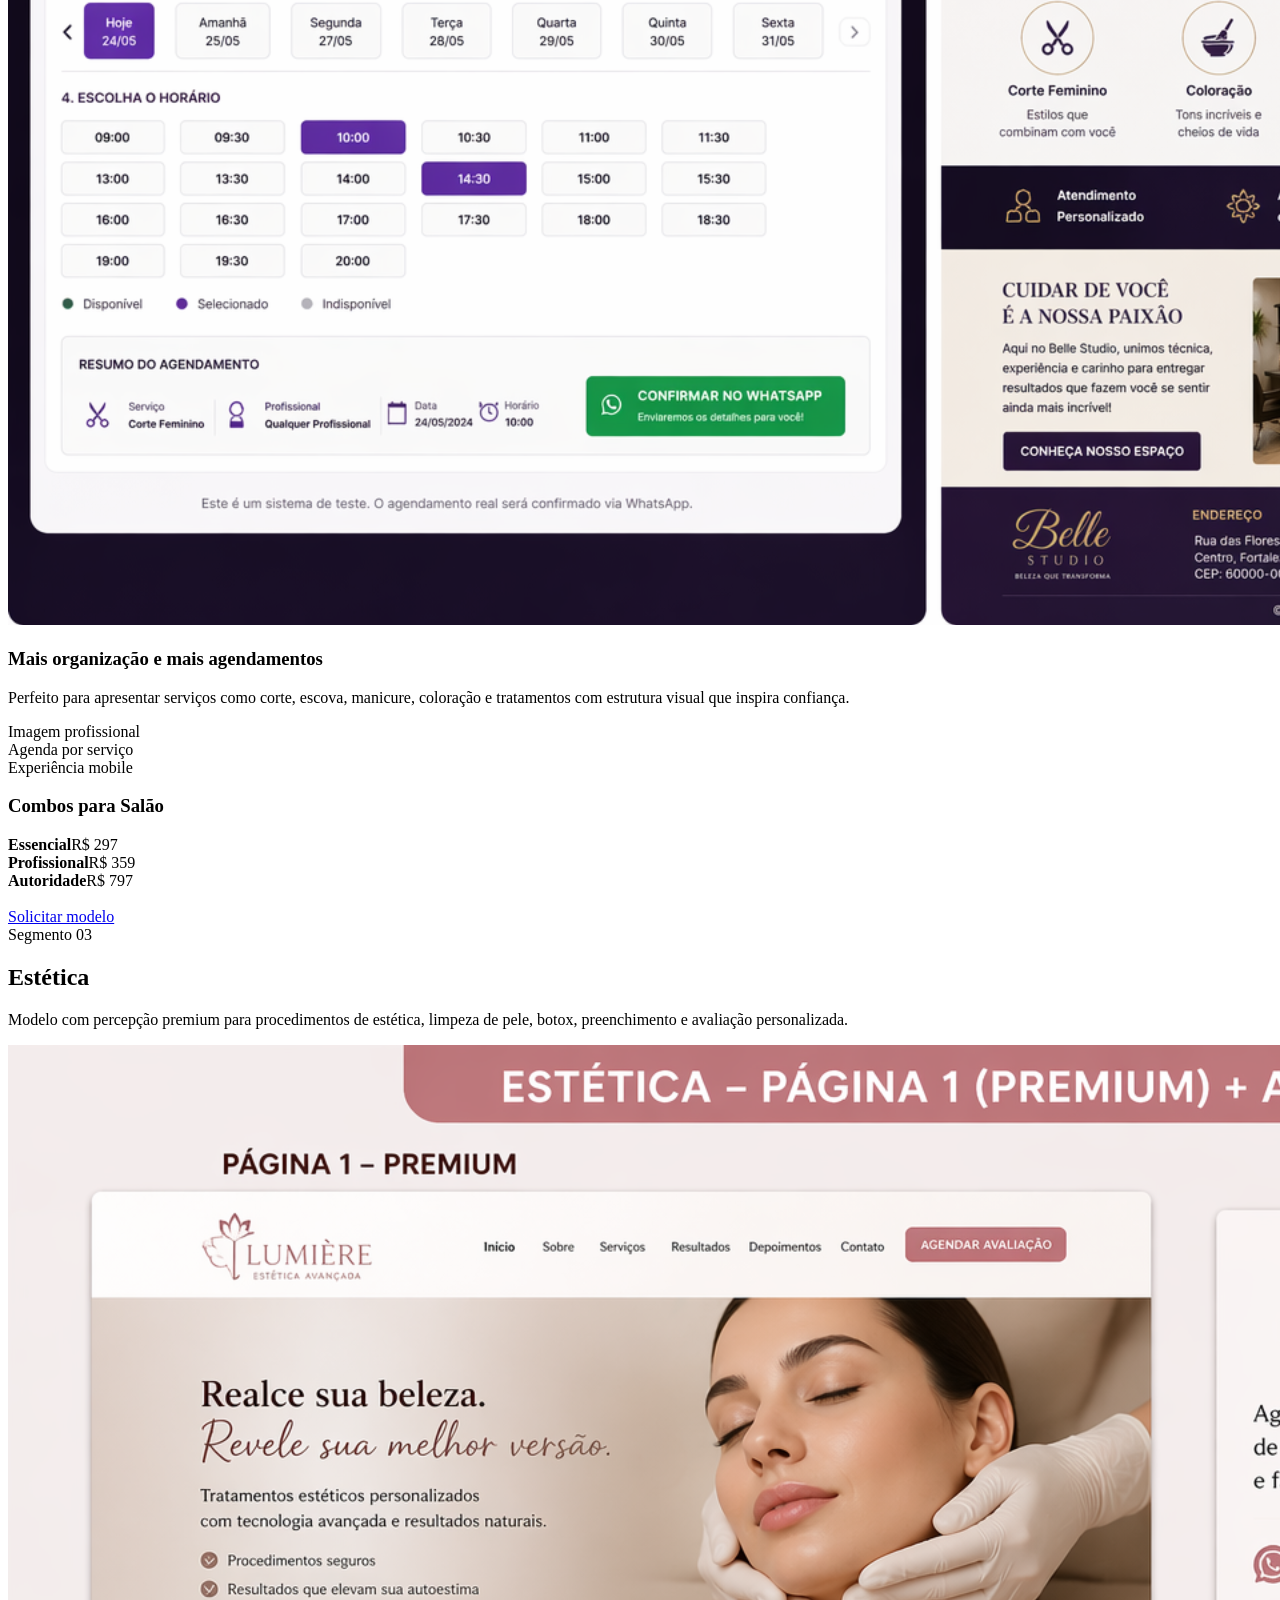
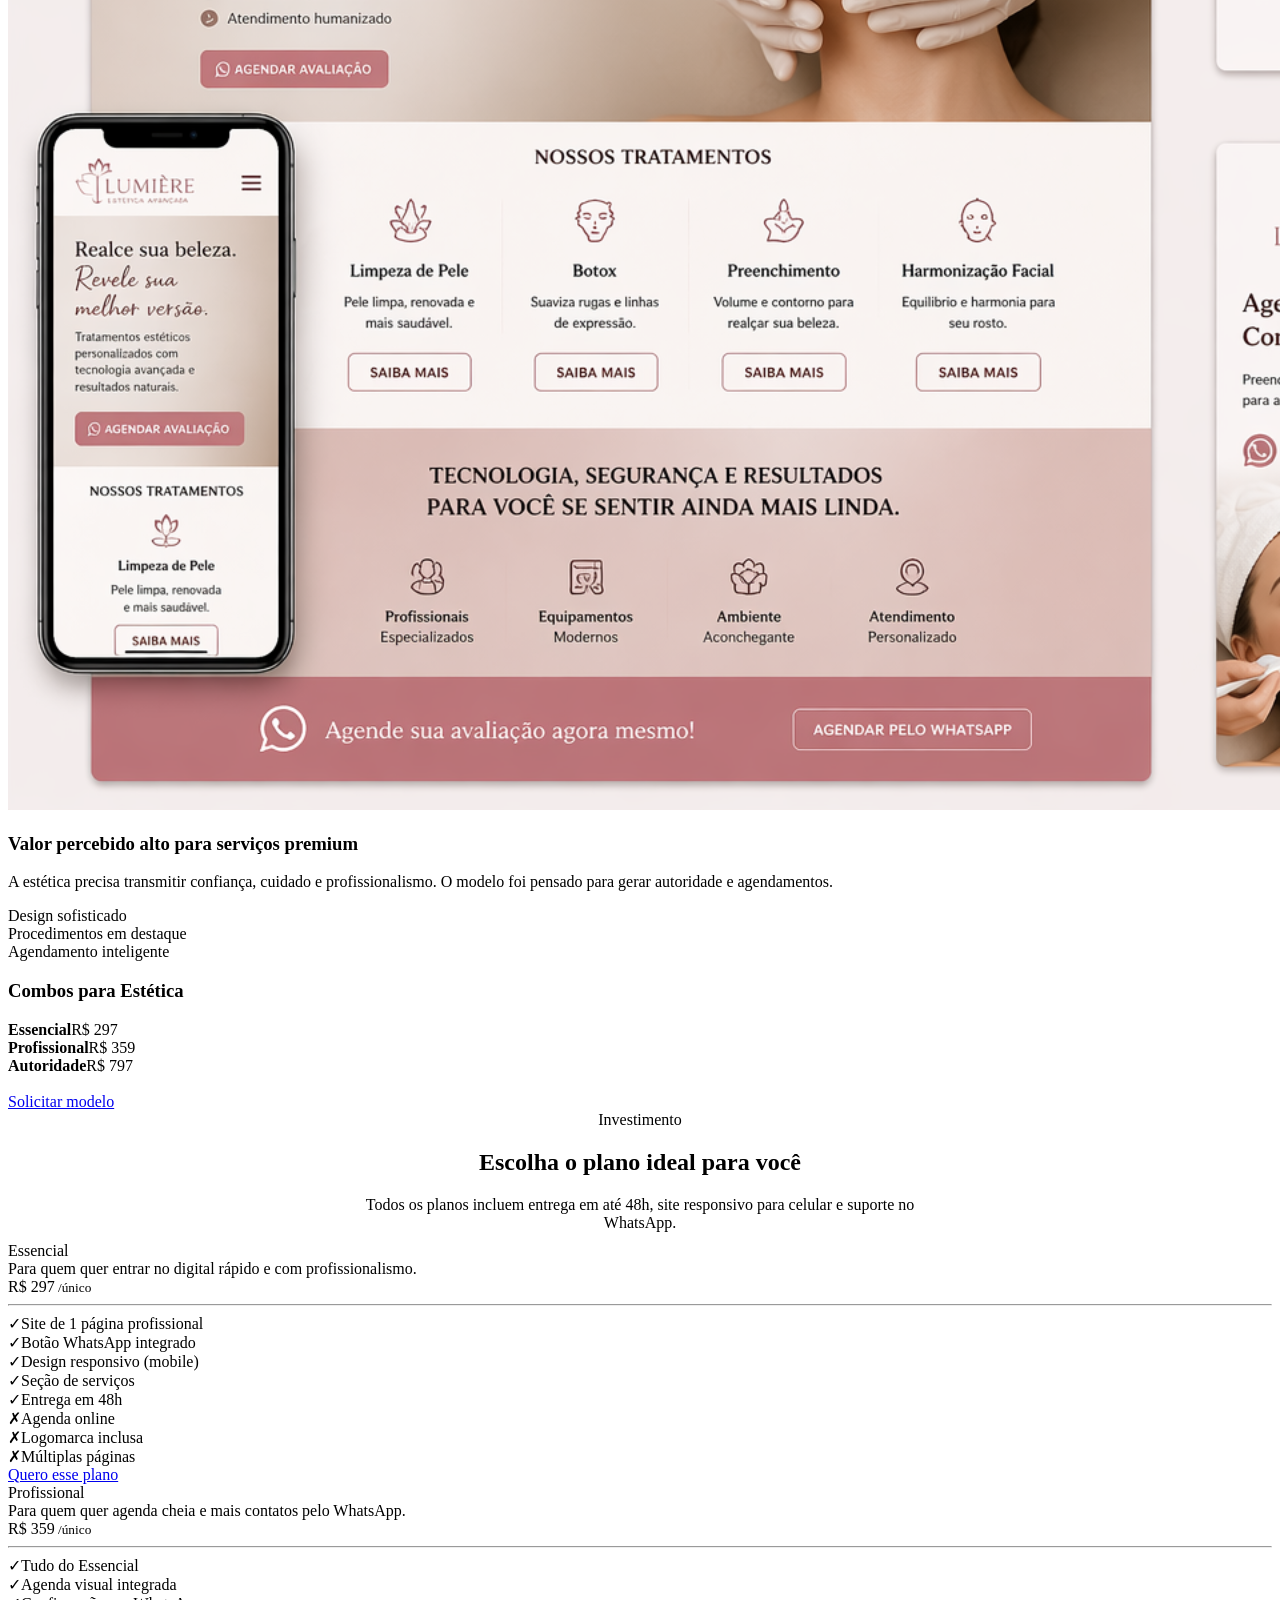
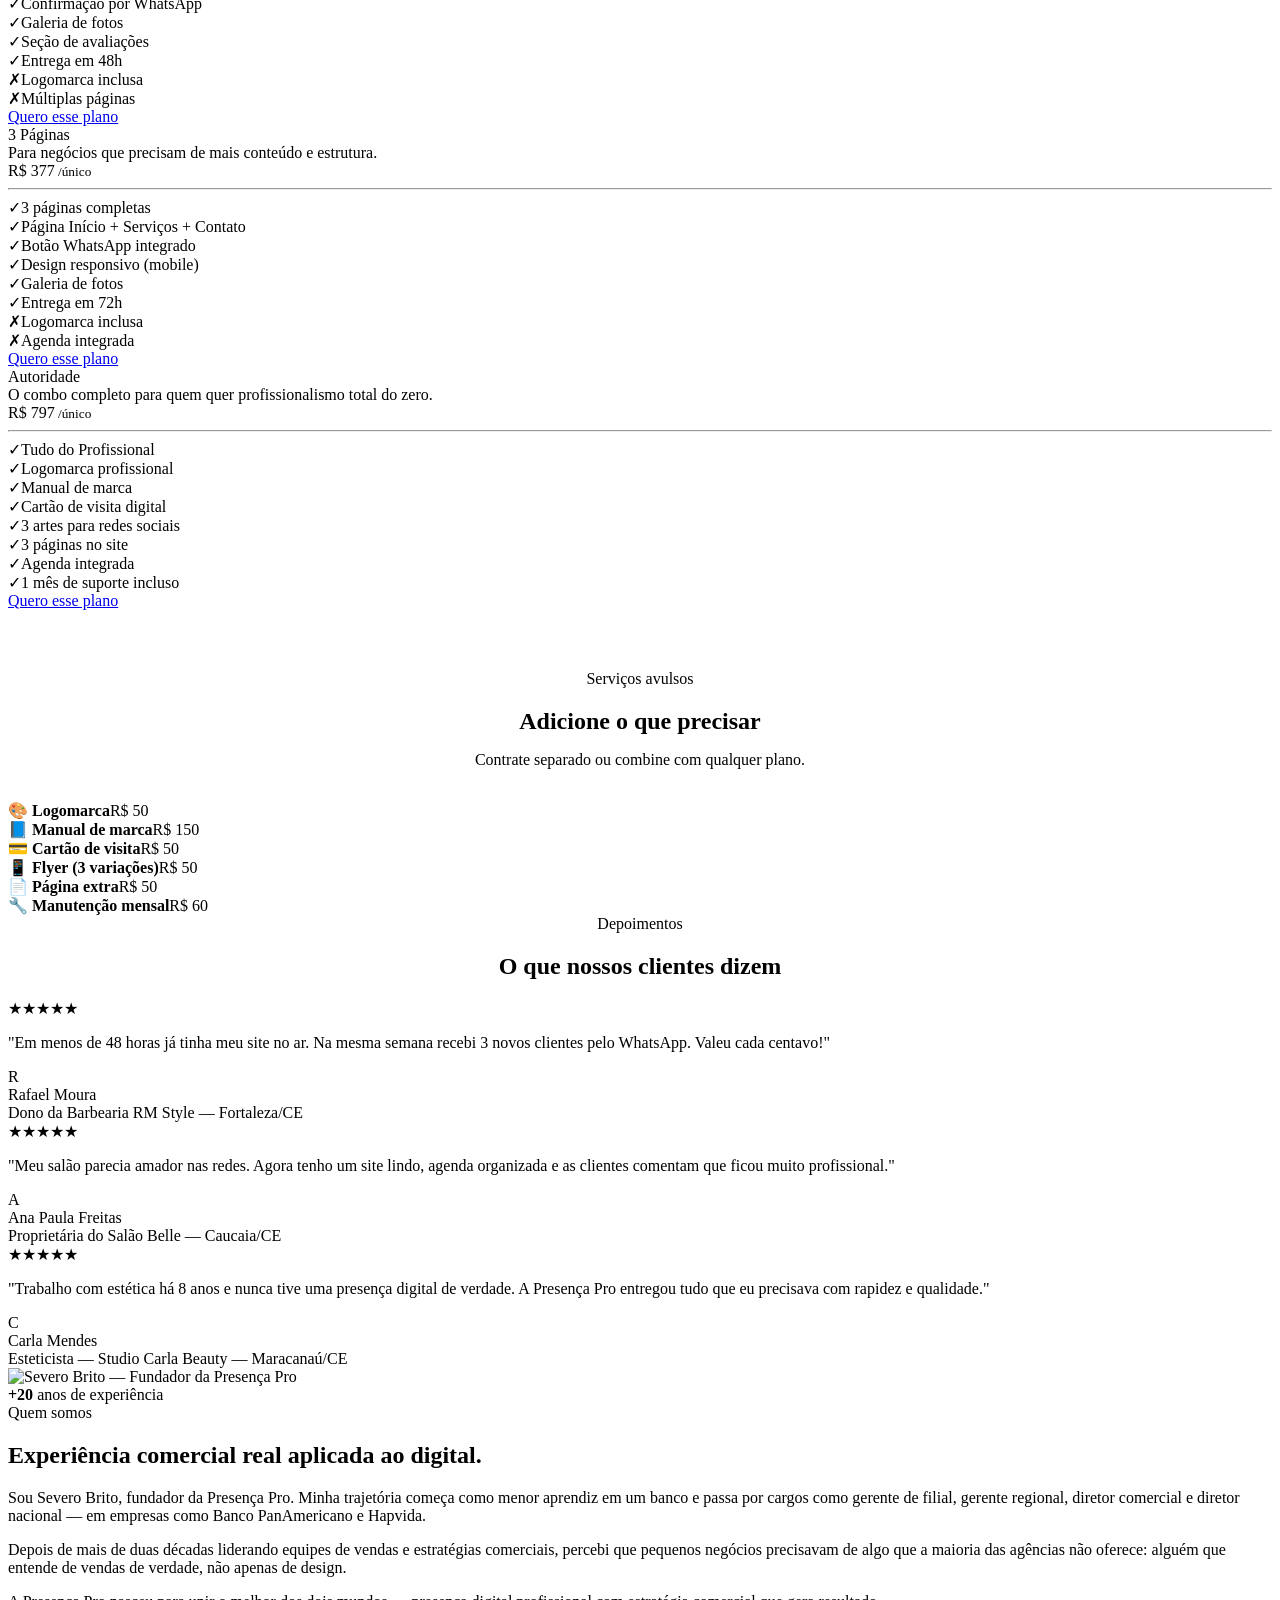
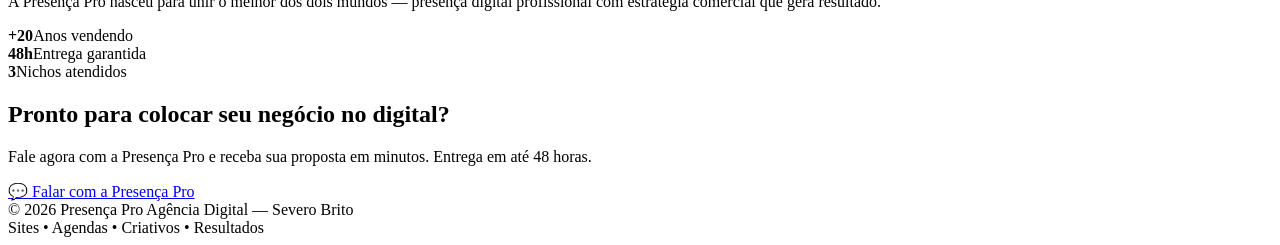
==== commit 76028918: "Add files via upload" ====
--- a/apresentacao/index.html
+++ b/apresentacao/index.html
@@ -1,317 +1,328 @@
 <!DOCTYPE html>
+
 <html lang="pt-BR">
 <head>
-<meta charset="UTF-8" />
-<meta name="viewport" content="width=device-width, initial-scale=1.0" />
-<title>Presença Pro | Apresentação Premium</title>
-<meta property="og:title" content="Presença Pro Agência Digital">
-<meta property="og:description" content="Sites profissionais, agenda inteligente e WhatsApp integrado para gerar clientes todos os dias.">
-<meta property="og:image" content="https://res.cloudinary.com/dslj0yjkm/image/upload/v1777067404/preview_cxbivk.png">
-<meta property="og:url" content="https://prosys-web.github.io/">
-<meta property="og:type" content="website">
-
-<style>
-:root{
-  --bg:#07010f;
-  --panel:#10071f;
-  --panel2:#160a2b;
-  --purple:#7c2cff;
-  --purple2:#b06cff;
-  --white:#ffffff;
-  --muted:#c9bddb;
-  --line:rgba(255,255,255,.12);
-}
-*{box-sizing:border-box;margin:0;padding:0}
-html{scroll-behavior:smooth}
-body{
-  font-family:Inter,Arial,Helvetica,sans-serif;
-  background:
-    radial-gradient(circle at 10% 10%, rgba(124,44,255,.25), transparent 28%),
-    radial-gradient(circle at 90% 20%, rgba(176,108,255,.18), transparent 26%),
-    var(--bg);
-  color:var(--white);
-  line-height:1.5;
-}
-a{text-decoration:none;color:inherit}
-.container{width:100%;max-width:1180px;margin:auto;padding:0 22px}
-.nav{
-  position:sticky;top:0;z-index:20;
-  backdrop-filter:blur(14px);
-  background:rgba(7,1,15,.78);
-  border-bottom:1px solid var(--line);
-}
-.nav-inner{
-  min-height:78px;
-  display:flex;align-items:center;justify-content:space-between;gap:18px;
-}
-.logo{display:flex;align-items:center;gap:12px}
-.logo img{width:62px;height:auto}
-.logo strong{font-size:18px;letter-spacing:.08em}
-.logo span{display:block;color:var(--muted);font-size:12px;text-transform:uppercase;letter-spacing:.18em}
-.menu{display:flex;gap:18px;font-size:13px;text-transform:uppercase;color:var(--muted)}
-.btn{
-  display:inline-flex;align-items:center;justify-content:center;gap:8px;
-  min-height:48px;padding:14px 22px;
-  border-radius:12px;background:linear-gradient(135deg,var(--purple),var(--purple2));
-  color:white;font-weight:800;box-shadow:0 12px 35px rgba(124,44,255,.28);
-}
-.btn.outline{background:transparent;border:1px solid var(--line);box-shadow:none}
-.hero{min-height:82vh;display:grid;align-items:center;padding:72px 0}
-.hero-grid{display:grid;grid-template-columns:1.05fr .95fr;gap:44px;align-items:center}
-.badge{
-  display:inline-block;border:1px solid rgba(176,108,255,.45);color:#d8c2ff;
-  padding:8px 12px;border-radius:999px;font-size:12px;font-weight:800;text-transform:uppercase;letter-spacing:.12em;margin-bottom:18px;
-}
-h1{font-size:58px;line-height:1.02;letter-spacing:-.04em;margin-bottom:18px}
-h1 span{background:linear-gradient(135deg,#fff,var(--purple2));-webkit-background-clip:text;color:transparent}
-.lead{font-size:20px;color:var(--muted);max-width:680px;margin-bottom:28px}
-.hero-card{
-  background:linear-gradient(180deg,rgba(255,255,255,.07),rgba(255,255,255,.025));
-  border:1px solid var(--line);
-  border-radius:28px;padding:28px;
-  box-shadow:0 25px 70px rgba(0,0,0,.35);
-}
-.hero-card img{width:100%;border-radius:22px;display:block}
-.stats{display:grid;grid-template-columns:repeat(3,1fr);gap:12px;margin-top:18px}
-.stat{background:rgba(255,255,255,.05);border:1px solid var(--line);border-radius:18px;padding:16px;text-align:center}
-.stat strong{display:block;font-size:24px;color:#d5b8ff}.stat span{font-size:12px;color:var(--muted)}
-.section{padding:86px 0;border-top:1px solid var(--line)}
-.section-head{display:flex;align-items:end;justify-content:space-between;gap:24px;margin-bottom:28px}
-.kicker{color:var(--purple2);font-size:13px;font-weight:900;text-transform:uppercase;letter-spacing:.14em;margin-bottom:8px}
-h2{font-size:40px;letter-spacing:-.03em}
-.section-head p{color:var(--muted);max-width:520px}
-.showcase{
-  background:linear-gradient(180deg,rgba(255,255,255,.06),rgba(255,255,255,.025));
-  border:1px solid var(--line);
-  border-radius:28px;
-  overflow:hidden;
-  box-shadow:0 25px 70px rgba(0,0,0,.25);
-}
-.showcase img{width:100%;display:block}
-.content-grid{display:grid;grid-template-columns:1fr 360px;gap:22px;margin-top:22px}
-.copy-card,.plan-card{
-  background:rgba(255,255,255,.05);
-  border:1px solid var(--line);
-  border-radius:22px;padding:24px;
-}
-.copy-card h3,.plan-card h3{font-size:22px;margin-bottom:12px}
-.copy-card p,.plan-card p{color:var(--muted)}
-.features{display:grid;grid-template-columns:repeat(3,1fr);gap:12px;margin-top:18px}
-.feature{padding:14px;border-radius:16px;background:rgba(255,255,255,.05);border:1px solid var(--line);font-size:14px}
-.plans{display:grid;gap:10px;margin-top:16px}
-.plan{
-  display:flex;align-items:center;justify-content:space-between;gap:10px;
-  padding:14px;border-radius:14px;background:rgba(255,255,255,.05);border:1px solid var(--line);
-}
-.plan strong{font-size:15px}.plan span{color:#d5b8ff;font-weight:900}
-.plan.main{background:linear-gradient(135deg,rgba(124,44,255,.35),rgba(176,108,255,.18));border-color:rgba(176,108,255,.4)}
-.extras{
-  display:grid;grid-template-columns:repeat(3,1fr);gap:14px;margin-top:24px;
-}
-.extra{background:rgba(255,255,255,.05);border:1px solid var(--line);border-radius:18px;padding:18px}
-.extra strong{display:block;margin-bottom:4px}.extra span{color:#d5b8ff;font-weight:900}
-.final{
-  text-align:center;padding:90px 0;
-}
-.final h2{font-size:48px;margin-bottom:16px}
-.final p{color:var(--muted);max-width:720px;margin:0 auto 24px}
-.footer{border-top:1px solid var(--line);padding:28px 0;color:var(--muted);font-size:14px}
-.footer-inner{display:flex;justify-content:space-between;gap:20px;align-items:center}
-.whatsapp-float{
-  position:fixed;right:20px;bottom:20px;z-index:50;
-  width:58px;height:58px;border-radius:50%;
-  background:#25D366;display:grid;place-items:center;font-size:25px;
-  box-shadow:0 14px 35px rgba(0,0,0,.35);
-}
-@media(max-width:900px){
-  .menu{display:none}
-  .hero-grid,.content-grid{grid-template-columns:1fr}
-  h1{font-size:42px}
-  h2{font-size:31px}
-  .section-head{display:block}
-  .features,.extras,.stats{grid-template-columns:1fr}
-  .footer-inner{display:block;text-align:center}
-  .nav-inner{flex-wrap:wrap;justify-content:center}
-}
-</style>
-</head>
+<meta charset="utf-8"/>
+<meta content="width=device-width, initial-scale=1.0" name="viewport"/>
+<title>Presença Pro Agência Digital</title>
+<meta content="Presença Pro Agência Digital" property="og:title"/>
+<meta content="Sites profissionais, agenda inteligente e WhatsApp integrado para gerar clientes todos os dias." property="og:description"/>
+<meta content="https://res.cloudinary.com/dslj0yjkm/image/upload/v1777158172/preview-presenca-pro_kvr2lm.jpg" property="og:image"/>
+<meta content="https://prosys-web.github.io/" property="og:url"/>
+<meta content="website" property="og:type"/>
+<link href="assets/style.css" rel="stylesheet"/>
+<meta content="Sites profissionais, agenda inteligente e WhatsApp integrado para gerar clientes todos os dias." name="description"/><meta content="https://res.cloudinary.com/dslj0yjkm/image/upload/v1777158172/preview-presenca-pro_kvr2lm.jpg" property="og:image:secure_url"/><meta content="image/jpeg" property="og:image:type"/><meta content="1200" property="og:image:width"/><meta content="630" property="og:image:height"/><meta content="summary_large_image" name="twitter:card"/><meta content="Presença Pro Agência Digital" name="twitter:title"/><meta content="Sites profissionais, agenda inteligente e WhatsApp integrado para gerar clientes todos os dias." name="twitter:description"/><meta content="https://res.cloudinary.com/dslj0yjkm/image/upload/v1777158172/preview-presenca-pro_kvr2lm.jpg" name="twitter:image"/></head>
 <body>
-
 <a class="whatsapp-float" href="https://wa.me/5585994249656?text=Olá,%20quero%20saber%20mais%20sobre%20os%20sites%20da%20Presença%20Pro" target="_blank">☘</a>
-
 <header class="nav">
-  <div class="container nav-inner">
-    <a class="logo" href="#inicio">
-      <img src="assets/logo.png" alt="Presença Pro">
-      <div><strong>PRESENÇA PRO</strong><span>Agência Digital</span></div>
-    </a>
-    <nav class="menu">
-      <a href="#barbearia">Barbearia</a>
-      <a href="#salao">Salão</a>
-      <a href="#estetica">Estética</a>
-      <a href="#planos">Planos</a>
-    </nav>
-    <a class="btn" href="https://wa.me/5585994249656?text=Olá,%20quero%20criar%20um%20site%20profissional" target="_blank">Falar no WhatsApp</a>
-  </div>
+<div class="container nav-inner">
+<a class="logo" href="./">
+<img alt="Presença Pro" src="assets/logo.png"/>
+<div><strong>PRESENÇA PRO</strong><span>Agência Digital</span></div>
+</a>
+<nav class="menu">
+<a href="#barbearia">Barbearia</a>
+<a href="#salao">Salão</a>
+<a href="#estetica">Estética</a>
+<a href="#planos">Planos</a>
+<a href="#quem-somos">Quem somos</a>
+</nav>
+<a class="btn" href="https://wa.me/5585994249656?text=Olá,%20quero%20criar%20um%20site%20profissional" target="_blank">Falar no WhatsApp</a>
+</div>
 </header>
-
 <main id="inicio">
-  <section class="hero">
-    <div class="container hero-grid">
-      <div>
-        <span class="badge">Apresentação Premium</span>
-        <h1>Transformamos sua <span>presença digital</span> em novos clientes.</h1>
-        <p class="lead">Sites profissionais, agendamento inteligente e comunicação visual para negócios que querem parecer maiores, vender melhor e receber mais contatos pelo WhatsApp.</p>
-        <a class="btn" href="#barbearia">Ver modelos</a>
-        <a class="btn outline" href="#planos">Ver planos</a>
-      </div>
-      <div class="hero-card">
-        <img src="assets/barbearia.png" alt="Mockup de site e agenda">
-        <div class="stats">
-          <div class="stat"><strong>48h</strong><span>Entrega rápida</span></div>
-          <div class="stat"><strong>3</strong><span>Segmentos prontos</span></div>
-          <div class="stat"><strong>100%</strong><span>Foco em WhatsApp</span></div>
-        </div>
-      </div>
-    </div>
-  </section>
-
-  <section class="section" id="barbearia">
-    <div class="container">
-      <div class="section-head">
-        <div><div class="kicker">Segmento 01</div><h2>Barbearias</h2></div>
-        <p>Modelo premium com visual forte, serviços em destaque e agenda inteligente para o cliente escolher horário e confirmar pelo WhatsApp.</p>
-      </div>
-      <div class="showcase"><img src="assets/barbearia.png" alt="Modelo Barbearia"></div>
-      <div class="content-grid">
-        <div class="copy-card">
-          <h3>Ideal para barbearias que querem agenda cheia</h3>
-          <p>O cliente visualiza o ambiente profissional, entende os serviços e já sai com uma ação clara: agendar pelo WhatsApp.</p>
-          <div class="features">
-            <div class="feature">Site com visual premium</div>
-            <div class="feature">Agenda visual integrada</div>
-            <div class="feature">Botão WhatsApp estratégico</div>
-          </div>
-        </div>
-        <div class="plan-card">
-          <h3>Combos para Barbearia</h3>
-          <div class="plans">
-            <div class="plan"><strong>Essencial</strong><span>R$ 297</span></div>
-            <div class="plan"><strong>Profissional</strong><span>R$ 359</span></div>
-            <div class="plan main"><strong>Autoridade</strong><span>R$ 797</span></div>
-          </div>
-          <br><a class="btn" href="https://wa.me/5585994249656?text=Olá,%20quero%20um%20site%20para%20barbearia" target="_blank">Solicitar modelo</a>
-        </div>
-      </div>
-    </div>
-  </section>
-
-  <section class="section" id="salao">
-    <div class="container">
-      <div class="section-head">
-        <div><div class="kicker">Segmento 02</div><h2>Salões de Beleza</h2></div>
-        <p>Apresentação elegante para salão, com serviços, imagem premium e fluxo de agendamento para aumentar a conversão no WhatsApp.</p>
-      </div>
-      <div class="showcase"><img src="assets/salao.png" alt="Modelo Salão"></div>
-      <div class="content-grid">
-        <div class="copy-card">
-          <h3>Mais organização e mais agendamentos</h3>
-          <p>Perfeito para apresentar serviços como corte, escova, manicure, coloração e tratamentos, com estrutura visual que inspira confiança.</p>
-          <div class="features">
-            <div class="feature">Imagem profissional</div>
-            <div class="feature">Agenda por serviço</div>
-            <div class="feature">Experiência mobile</div>
-          </div>
-        </div>
-        <div class="plan-card">
-          <h3>Combos para Salão</h3>
-          <div class="plans">
-            <div class="plan"><strong>Essencial</strong><span>R$ 297</span></div>
-            <div class="plan"><strong>Profissional</strong><span>R$ 359</span></div>
-            <div class="plan main"><strong>Autoridade</strong><span>R$ 797</span></div>
-          </div>
-          <br><a class="btn" href="https://wa.me/5585994249656?text=Olá,%20quero%20um%20site%20para%20salão%20de%20beleza" target="_blank">Solicitar modelo</a>
-        </div>
-      </div>
-    </div>
-  </section>
-
-  <section class="section" id="estetica">
-    <div class="container">
-      <div class="section-head">
-        <div><div class="kicker">Segmento 03</div><h2>Estética</h2></div>
-        <p>Modelo com percepção premium para procedimentos de estética, limpeza de pele, botox, preenchimento e avaliação personalizada.</p>
-      </div>
-      <div class="showcase"><img src="assets/estetica.png" alt="Modelo Estética"></div>
-      <div class="content-grid">
-        <div class="copy-card">
-          <h3>Valor percebido alto para serviços premium</h3>
-          <p>A estética precisa transmitir confiança, cuidado e profissionalismo. O modelo foi pensado para gerar autoridade e agendamentos.</p>
-          <div class="features">
-            <div class="feature">Design sofisticado</div>
-            <div class="feature">Procedimentos em destaque</div>
-            <div class="feature">Agendamento inteligente</div>
-          </div>
-        </div>
-        <div class="plan-card">
-          <h3>Combos para Estética</h3>
-          <div class="plans">
-            <div class="plan"><strong>Essencial</strong><span>R$ 297</span></div>
-            <div class="plan"><strong>Profissional</strong><span>R$ 359</span></div>
-            <div class="plan main"><strong>Autoridade</strong><span>R$ 797</span></div>
-          </div>
-          <br><a class="btn" href="https://wa.me/5585994249656?text=Olá,%20quero%20um%20site%20para%20estética" target="_blank">Solicitar modelo</a>
-        </div>
-      </div>
-    </div>
-  </section>
-
-  <section class="section" id="planos">
-    <div class="container">
-      <div class="section-head">
-        <div><div class="kicker">Investimento</div><h2>Planos e serviços</h2></div>
-        <p>Escolha o formato ideal para começar rápido ou construir uma presença digital completa.</p>
-      </div>
-      <div class="content-grid">
-        <div class="copy-card">
-          <h3>Planos principais</h3>
-          <div class="plans">
-            <div class="plan"><strong>Essencial — Site padrão com WhatsApp</strong><span>R$ 297</span></div>
-            <div class="plan"><strong>Profissional — Site com agenda</strong><span>R$ 359</span></div>
-            <div class="plan"><strong>Site profissional — 3 páginas</strong><span>R$ 377</span></div>
-            <div class="plan main"><strong>Autoridade — Combo completo</strong><span>R$ 797</span></div>
-          </div>
-        </div>
-        <div class="plan-card">
-          <h3>Serviços adicionais</h3>
-          <div class="plans">
-            <div class="plan"><strong>Logomarca</strong><span>R$ 50</span></div>
-            <div class="plan"><strong>Manual de marca</strong><span>R$ 150</span></div>
-            <div class="plan"><strong>Cartão de visita</strong><span>R$ 50</span></div>
-            <div class="plan"><strong>Flyer com 3 variações</strong><span>R$ 50</span></div>
-            <div class="plan"><strong>Página extra</strong><span>R$ 50</span></div>
-            <div class="plan"><strong>Manutenção mensal</strong><span>R$ 60</span></div>
-          </div>
-        </div>
-      </div>
-    </div>
-  </section>
-
-  <section class="final">
-    <div class="container">
-      <h2>Pronto para colocar seu negócio no digital?</h2>
-      <p>A Presença Pro nasceu da união de mais de 20 anos de experiência comercial com estratégias aplicáveis de marketing digital. Nosso papel é impulsionar negócios com presença, autoridade e resultados.</p>
-      <a class="btn" href="https://wa.me/5585994249656?text=Olá,%20quero%20começar%20meu%20projeto%20com%20a%20Presença%20Pro" target="_blank">Falar com a Presença Pro</a>
-    </div>
-  </section>
+<!-- HERO -->
+<section class="hero">
+<div class="container hero-grid">
+<div>
+<span class="badge">Apresentação Premium</span>
+<h1>Transformamos sua <span>presença digital</span> em novos clientes.</h1>
+<p class="lead">Sites profissionais, agendamento inteligente e comunicação visual para negócios que querem parecer maiores, vender melhor e receber mais contatos pelo WhatsApp.</p>
+<a class="btn" href="#barbearia">Ver modelos</a>
+<a class="btn outline" href="#planos">Ver planos</a>
+</div>
+<div class="hero-card">
+<img alt="Mockup de site e agenda" src="assets/barbearia.png"/>
+<div class="stats">
+<div class="stat"><strong>48h</strong><span>Entrega rápida</span></div>
+<div class="stat"><strong>3</strong><span>Segmentos prontos</span></div>
+<div class="stat"><strong>100%</strong><span>Foco em WhatsApp</span></div>
+</div>
+</div>
+</div>
+</section>
+<!-- BARBEARIA -->
+<section class="section" id="barbearia">
+<div class="container">
+<div class="section-head">
+<div><div class="kicker">Segmento 01</div><h2>Barbearias</h2></div>
+<p>Modelo premium com visual forte, serviços em destaque e agenda inteligente para o cliente confirmar pelo WhatsApp.</p>
+</div>
+<div class="showcase"><img alt="Modelo Barbearia" src="assets/barbearia.png"/></div>
+<div class="content-grid">
+<div class="copy-card">
+<h3>Ideal para barbearias que querem agenda cheia</h3>
+<p>O cliente visualiza o ambiente profissional, entende os serviços e já sai com uma ação clara: agendar pelo WhatsApp.</p>
+<div class="features">
+<div class="feature">Visual forte e masculino</div>
+<div class="feature">Agenda visual integrada</div>
+<div class="feature">Botão WhatsApp estratégico</div>
+</div>
+</div>
+<div class="plan-card">
+<h3>Combos para Barbearia</h3>
+<div class="plans">
+<div class="plan"><strong>Essencial</strong><span>R$ 297</span></div>
+<div class="plan"><strong>Profissional</strong><span>R$ 359</span></div>
+<div class="plan main"><strong>Autoridade</strong><span>R$ 797</span></div>
+</div>
+<br/><a class="btn" href="https://wa.me/5585994249656?text=Olá,%20quero%20um%20site%20para%20barbearia" target="_blank">Solicitar modelo</a>
+</div>
+</div>
+</div>
+</section>
+<!-- SALÃO -->
+<section class="section" id="salao">
+<div class="container">
+<div class="section-head">
+<div><div class="kicker">Segmento 02</div><h2>Salões de Beleza</h2></div>
+<p>Apresentação elegante com serviços, imagem premium e fluxo de agendamento para aumentar a conversão no WhatsApp.</p>
+</div>
+<div class="showcase"><img alt="Modelo Salão" src="assets/salao.png"/></div>
+<div class="content-grid">
+<div class="copy-card">
+<h3>Mais organização e mais agendamentos</h3>
+<p>Perfeito para apresentar serviços como corte, escova, manicure, coloração e tratamentos com estrutura visual que inspira confiança.</p>
+<div class="features">
+<div class="feature">Imagem profissional</div>
+<div class="feature">Agenda por serviço</div>
+<div class="feature">Experiência mobile</div>
+</div>
+</div>
+<div class="plan-card">
+<h3>Combos para Salão</h3>
+<div class="plans">
+<div class="plan"><strong>Essencial</strong><span>R$ 297</span></div>
+<div class="plan"><strong>Profissional</strong><span>R$ 359</span></div>
+<div class="plan main"><strong>Autoridade</strong><span>R$ 797</span></div>
+</div>
+<br/><a class="btn" href="https://wa.me/5585994249656?text=Olá,%20quero%20um%20site%20para%20salão%20de%20beleza" target="_blank">Solicitar modelo</a>
+</div>
+</div>
+</div>
+</section>
+<!-- ESTÉTICA -->
+<section class="section" id="estetica">
+<div class="container">
+<div class="section-head">
+<div><div class="kicker">Segmento 03</div><h2>Estética</h2></div>
+<p>Modelo com percepção premium para procedimentos de estética, limpeza de pele, botox, preenchimento e avaliação personalizada.</p>
+</div>
+<div class="showcase"><img alt="Modelo Estética" src="assets/estetica.png"/></div>
+<div class="content-grid">
+<div class="copy-card">
+<h3>Valor percebido alto para serviços premium</h3>
+<p>A estética precisa transmitir confiança, cuidado e profissionalismo. O modelo foi pensado para gerar autoridade e agendamentos.</p>
+<div class="features">
+<div class="feature">Design sofisticado</div>
+<div class="feature">Procedimentos em destaque</div>
+<div class="feature">Agendamento inteligente</div>
+</div>
+</div>
+<div class="plan-card">
+<h3>Combos para Estética</h3>
+<div class="plans">
+<div class="plan"><strong>Essencial</strong><span>R$ 297</span></div>
+<div class="plan"><strong>Profissional</strong><span>R$ 359</span></div>
+<div class="plan main"><strong>Autoridade</strong><span>R$ 797</span></div>
+</div>
+<br/><a class="btn" href="https://wa.me/5585994249656?text=Olá,%20quero%20um%20site%20para%20estética" target="_blank">Solicitar modelo</a>
+</div>
+</div>
+</div>
+</section>
+<!-- TABELA COMPARATIVA DE PLANOS -->
+<section class="pricing-section" id="planos">
+<div class="container">
+<div style="text-align:center;margin-bottom:10px">
+<div class="kicker">Investimento</div>
+<h2>Escolha o plano ideal para você</h2>
+<p style="color:var(--muted);max-width:560px;margin:12px auto 0;font-size:16px">Todos os planos incluem entrega em até 48h, site responsivo para celular e suporte no WhatsApp.</p>
+</div>
+<div class="pricing-grid">
+<!-- ESSENCIAL -->
+<div class="pricing-card">
+<div class="pc-name">Essencial</div>
+<div class="pc-desc">Para quem quer entrar no digital rápido e com profissionalismo.</div>
+<div class="pc-price">R$ 297<small> /único</small></div>
+<hr class="pc-divider"/>
+<div class="pc-features">
+<div class="pc-feature"><span class="ok">✓</span><span>Site de 1 página profissional</span></div>
+<div class="pc-feature"><span class="ok">✓</span><span>Botão WhatsApp integrado</span></div>
+<div class="pc-feature"><span class="ok">✓</span><span>Design responsivo (mobile)</span></div>
+<div class="pc-feature"><span class="ok">✓</span><span>Seção de serviços</span></div>
+<div class="pc-feature"><span class="ok">✓</span><span>Entrega em 48h</span></div>
+<div class="pc-feature"><span class="no">✗</span><span style="color:var(--muted)">Agenda online</span></div>
+<div class="pc-feature"><span class="no">✗</span><span style="color:var(--muted)">Logomarca inclusa</span></div>
+<div class="pc-feature"><span class="no">✗</span><span style="color:var(--muted)">Múltiplas páginas</span></div>
+</div>
+<a class="pc-btn" href="https://wa.me/5585994249656?text=Olá,%20quero%20o%20plano%20Essencial" target="_blank">Quero esse plano</a>
+</div>
+<!-- PROFISSIONAL -->
+<div class="pricing-card destaque">
+<div class="pc-name">Profissional</div>
+<div class="pc-desc">Para quem quer agenda cheia e mais contatos pelo WhatsApp.</div>
+<div class="pc-price">R$ 359<small> /único</small></div>
+<hr class="pc-divider"/>
+<div class="pc-features">
+<div class="pc-feature"><span class="ok">✓</span><span>Tudo do Essencial</span></div>
+<div class="pc-feature"><span class="ok">✓</span><span>Agenda visual integrada</span></div>
+<div class="pc-feature"><span class="ok">✓</span><span>Confirmação por WhatsApp</span></div>
+<div class="pc-feature"><span class="ok">✓</span><span>Galeria de fotos</span></div>
+<div class="pc-feature"><span class="ok">✓</span><span>Seção de avaliações</span></div>
+<div class="pc-feature"><span class="ok">✓</span><span>Entrega em 48h</span></div>
+<div class="pc-feature"><span class="no">✗</span><span style="color:var(--muted)">Logomarca inclusa</span></div>
+<div class="pc-feature"><span class="no">✗</span><span style="color:var(--muted)">Múltiplas páginas</span></div>
+</div>
+<a class="pc-btn" href="https://wa.me/5585994249656?text=Olá,%20quero%20o%20plano%20Profissional" target="_blank">Quero esse plano</a>
+</div>
+<!-- 3 PÁGINAS -->
+<div class="pricing-card">
+<div class="pc-name">3 Páginas</div>
+<div class="pc-desc">Para negócios que precisam de mais conteúdo e estrutura.</div>
+<div class="pc-price">R$ 377<small> /único</small></div>
+<hr class="pc-divider"/>
+<div class="pc-features">
+<div class="pc-feature"><span class="ok">✓</span><span>3 páginas completas</span></div>
+<div class="pc-feature"><span class="ok">✓</span><span>Página Início + Serviços + Contato</span></div>
+<div class="pc-feature"><span class="ok">✓</span><span>Botão WhatsApp integrado</span></div>
+<div class="pc-feature"><span class="ok">✓</span><span>Design responsivo (mobile)</span></div>
+<div class="pc-feature"><span class="ok">✓</span><span>Galeria de fotos</span></div>
+<div class="pc-feature"><span class="ok">✓</span><span>Entrega em 72h</span></div>
+<div class="pc-feature"><span class="no">✗</span><span style="color:var(--muted)">Logomarca inclusa</span></div>
+<div class="pc-feature"><span class="no">✗</span><span style="color:var(--muted)">Agenda integrada</span></div>
+</div>
+<a class="pc-btn" href="https://wa.me/5585994249656?text=Olá,%20quero%20o%20plano%203%20páginas" target="_blank">Quero esse plano</a>
+</div>
+<!-- AUTORIDADE -->
+<div class="pricing-card">
+<div class="pc-name">Autoridade</div>
+<div class="pc-desc">O combo completo para quem quer profissionalismo total do zero.</div>
+<div class="pc-price">R$ 797<small> /único</small></div>
+<hr class="pc-divider"/>
+<div class="pc-features">
+<div class="pc-feature"><span class="ok">✓</span><span>Tudo do Profissional</span></div>
+<div class="pc-feature"><span class="ok">✓</span><span>Logomarca profissional</span></div>
+<div class="pc-feature"><span class="ok">✓</span><span>Manual de marca</span></div>
+<div class="pc-feature"><span class="ok">✓</span><span>Cartão de visita digital</span></div>
+<div class="pc-feature"><span class="ok">✓</span><span>3 artes para redes sociais</span></div>
+<div class="pc-feature"><span class="ok">✓</span><span>3 páginas no site</span></div>
+<div class="pc-feature"><span class="ok">✓</span><span>Agenda integrada</span></div>
+<div class="pc-feature"><span class="ok">✓</span><span>1 mês de suporte incluso</span></div>
+</div>
+<a class="pc-btn" href="https://wa.me/5585994249656?text=Olá,%20quero%20o%20combo%20Autoridade" target="_blank">Quero esse plano</a>
+</div>
+</div>
+<!-- SERVIÇOS ADICIONAIS -->
+<div style="margin-top:60px">
+<div class="kicker" style="text-align:center">Serviços avulsos</div>
+<h2 style="text-align:center;margin-bottom:8px">Adicione o que precisar</h2>
+<p style="text-align:center;color:var(--muted);margin-bottom:32px">Contrate separado ou combine com qualquer plano.</p>
+<div class="extras">
+<div class="extra"><strong>🎨 Logomarca</strong><span>R$ 50</span></div>
+<div class="extra"><strong>📘 Manual de marca</strong><span>R$ 150</span></div>
+<div class="extra"><strong>💳 Cartão de visita</strong><span>R$ 50</span></div>
+<div class="extra"><strong>📱 Flyer (3 variações)</strong><span>R$ 50</span></div>
+<div class="extra"><strong>📄 Página extra</strong><span>R$ 50</span></div>
+<div class="extra"><strong>🔧 Manutenção mensal</strong><span>R$ 60</span></div>
+</div>
+</div>
+</div>
+</section>
+<!-- DEPOIMENTOS -->
+<section class="depo-section">
+<div class="container">
+<div style="text-align:center;margin-bottom:10px">
+<div class="kicker">Depoimentos</div>
+<h2>O que nossos clientes dizem</h2>
+</div>
+<div class="depo-grid">
+<div class="depo-card">
+<div class="depo-stars">★★★★★</div>
+<p class="depo-text">"Em menos de 48 horas já tinha meu site no ar. Na mesma semana recebi 3 novos clientes pelo WhatsApp. Valeu cada centavo!"</p>
+<div class="depo-author">
+<div class="depo-avatar">R</div>
+<div>
+<div class="depo-name">Rafael Moura</div>
+<div class="depo-role">Dono da Barbearia RM Style — Fortaleza/CE</div>
+</div>
+</div>
+</div>
+<div class="depo-card">
+<div class="depo-stars">★★★★★</div>
+<p class="depo-text">"Meu salão parecia amador nas redes. Agora tenho um site lindo, agenda organizada e as clientes comentam que ficou muito profissional."</p>
+<div class="depo-author">
+<div class="depo-avatar">A</div>
+<div>
+<div class="depo-name">Ana Paula Freitas</div>
+<div class="depo-role">Proprietária do Salão Belle — Caucaia/CE</div>
+</div>
+</div>
+</div>
+<div class="depo-card">
+<div class="depo-stars">★★★★★</div>
+<p class="depo-text">"Trabalho com estética há 8 anos e nunca tive uma presença digital de verdade. A Presença Pro entregou tudo que eu precisava com rapidez e qualidade."</p>
+<div class="depo-author">
+<div class="depo-avatar">C</div>
+<div>
+<div class="depo-name">Carla Mendes</div>
+<div class="depo-role">Esteticista — Studio Carla Beauty — Maracanaú/CE</div>
+</div>
+</div>
+</div>
+</div>
+</div>
+</section>
+<!-- QUEM SOMOS -->
+<section class="quem-section" id="quem-somos">
+<div class="container">
+<div class="quem-grid">
+<div class="quem-img-wrap">
+<img alt="Severo Brito — Fundador da Presença Pro" class="quem-img" src="https://res.cloudinary.com/dslj0yjkm/image/upload/v1777154301/severo_perfil_gnkqtp.jpg"/>
+<div class="quem-tag">
+<strong>+20</strong>
+<span>anos de experiência</span>
+</div>
+</div>
+<div class="quem-content">
+<div class="kicker">Quem somos</div>
+<h2>Experiência comercial real aplicada ao digital.</h2>
+<p>Sou Severo Brito, fundador da Presença Pro. Minha trajetória começa como menor aprendiz em um banco e passa por cargos como gerente de filial, gerente regional, diretor comercial e diretor nacional — em empresas como Banco PanAmericano e Hapvida.</p>
+<p>Depois de mais de duas décadas liderando equipes de vendas e estratégias comerciais, percebi que pequenos negócios precisavam de algo que a maioria das agências não oferece: alguém que entende de vendas de verdade, não apenas de design.</p>
+<p>A Presença Pro nasceu para unir o melhor dos dois mundos — presença digital profissional com estratégia comercial que gera resultado.</p>
+<div class="quem-stats">
+<div class="q-stat"><strong>+20</strong><span>Anos vendendo</span></div>
+<div class="q-stat"><strong>48h</strong><span>Entrega garantida</span></div>
+<div class="q-stat"><strong>3</strong><span>Nichos atendidos</span></div>
+</div>
+</div>
+</div>
+</div>
+</section>
+<!-- FINAL CTA -->
+<section class="final">
+<div class="container">
+<h2>Pronto para colocar seu negócio no digital?</h2>
+<p>Fale agora com a Presença Pro e receba sua proposta em minutos. Entrega em até 48 horas.</p>
+<a class="btn wpp" href="https://wa.me/5585994249656?text=Olá,%20quero%20começar%20meu%20projeto%20com%20a%20Presença%20Pro" target="_blank">💬 Falar com a Presença Pro</a>
+</div>
+</section>
 </main>
-
 <footer class="footer">
-  <div class="container footer-inner">
-    <div>Presença Pro Agência Digital por Severo Brito</div>
-    <div>Sites • Agendas • Criativos • Resultados</div>
-  </div>
+<div class="container footer-inner">
+<div>© 2026 Presença Pro Agência Digital — Severo Brito</div>
+<div>Sites • Agendas • Criativos • Resultados</div>
+</div>
 </footer>
-
 </body>
 </html>
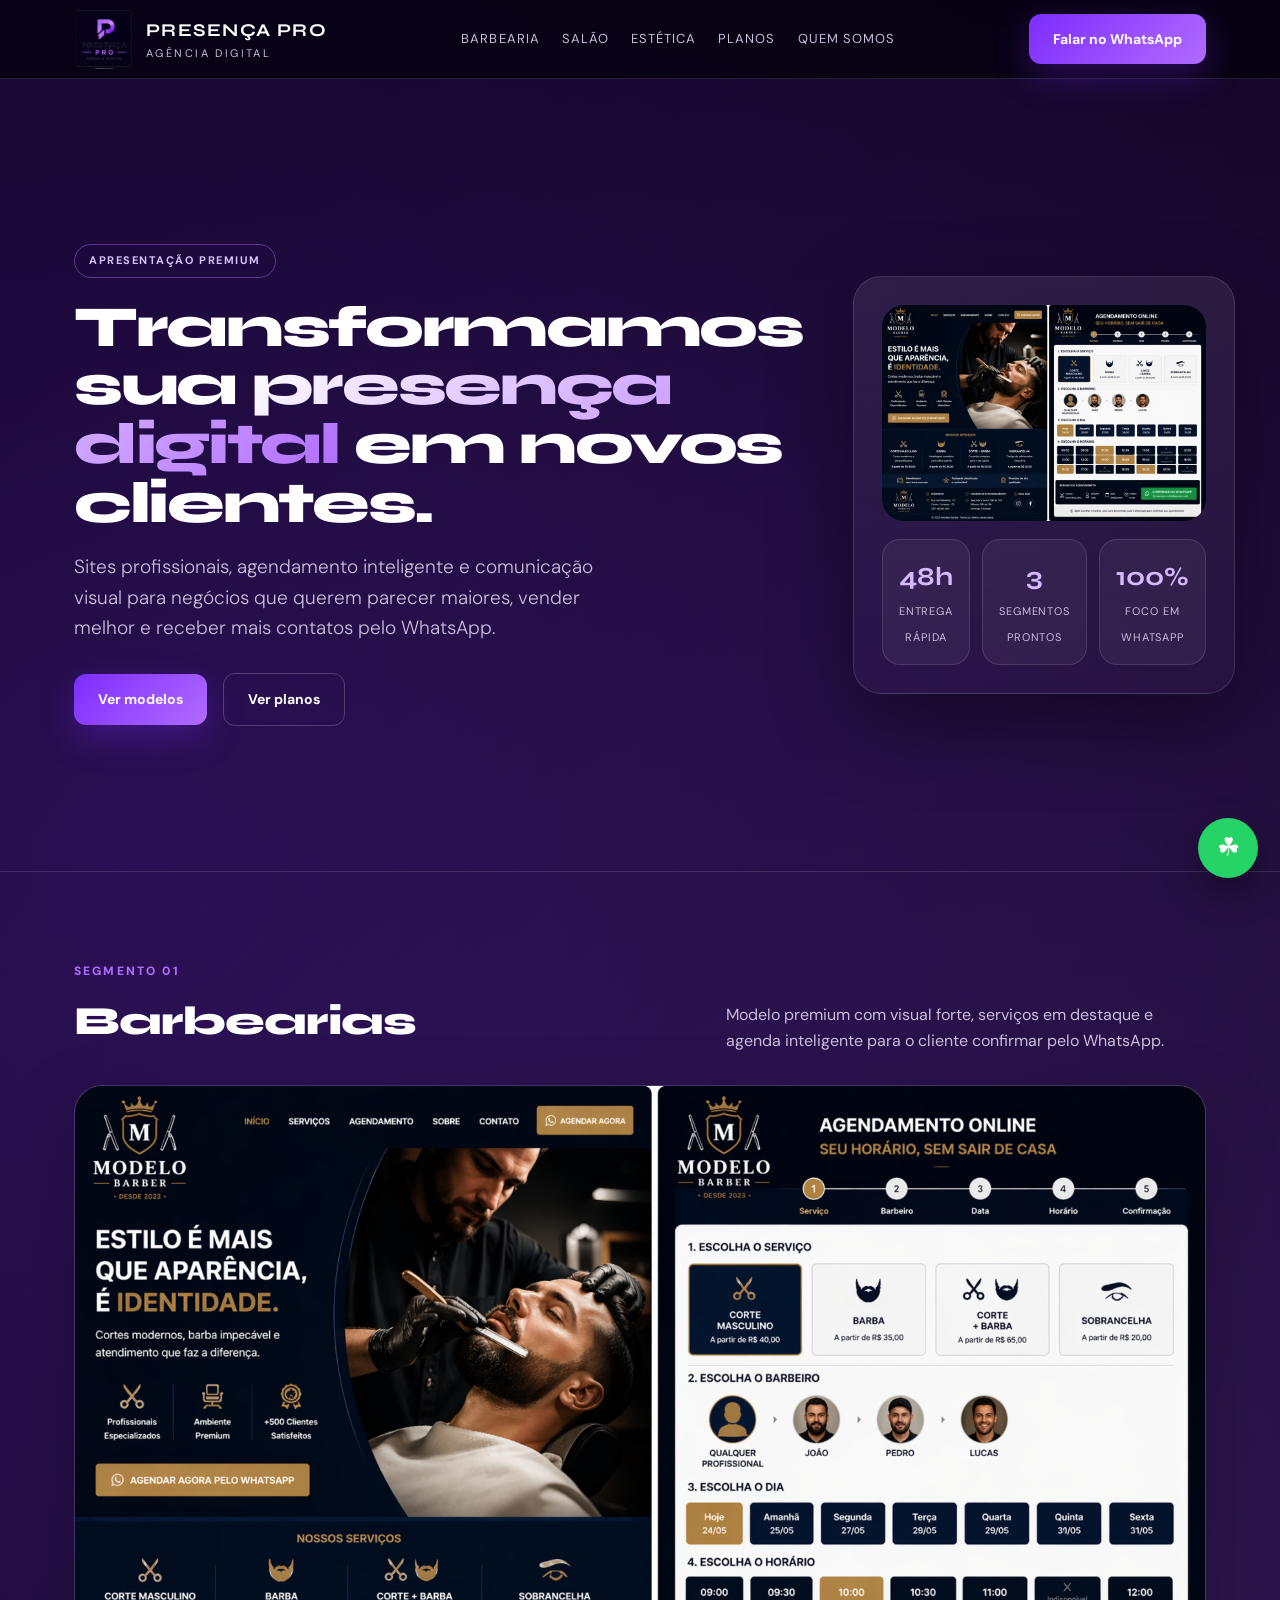
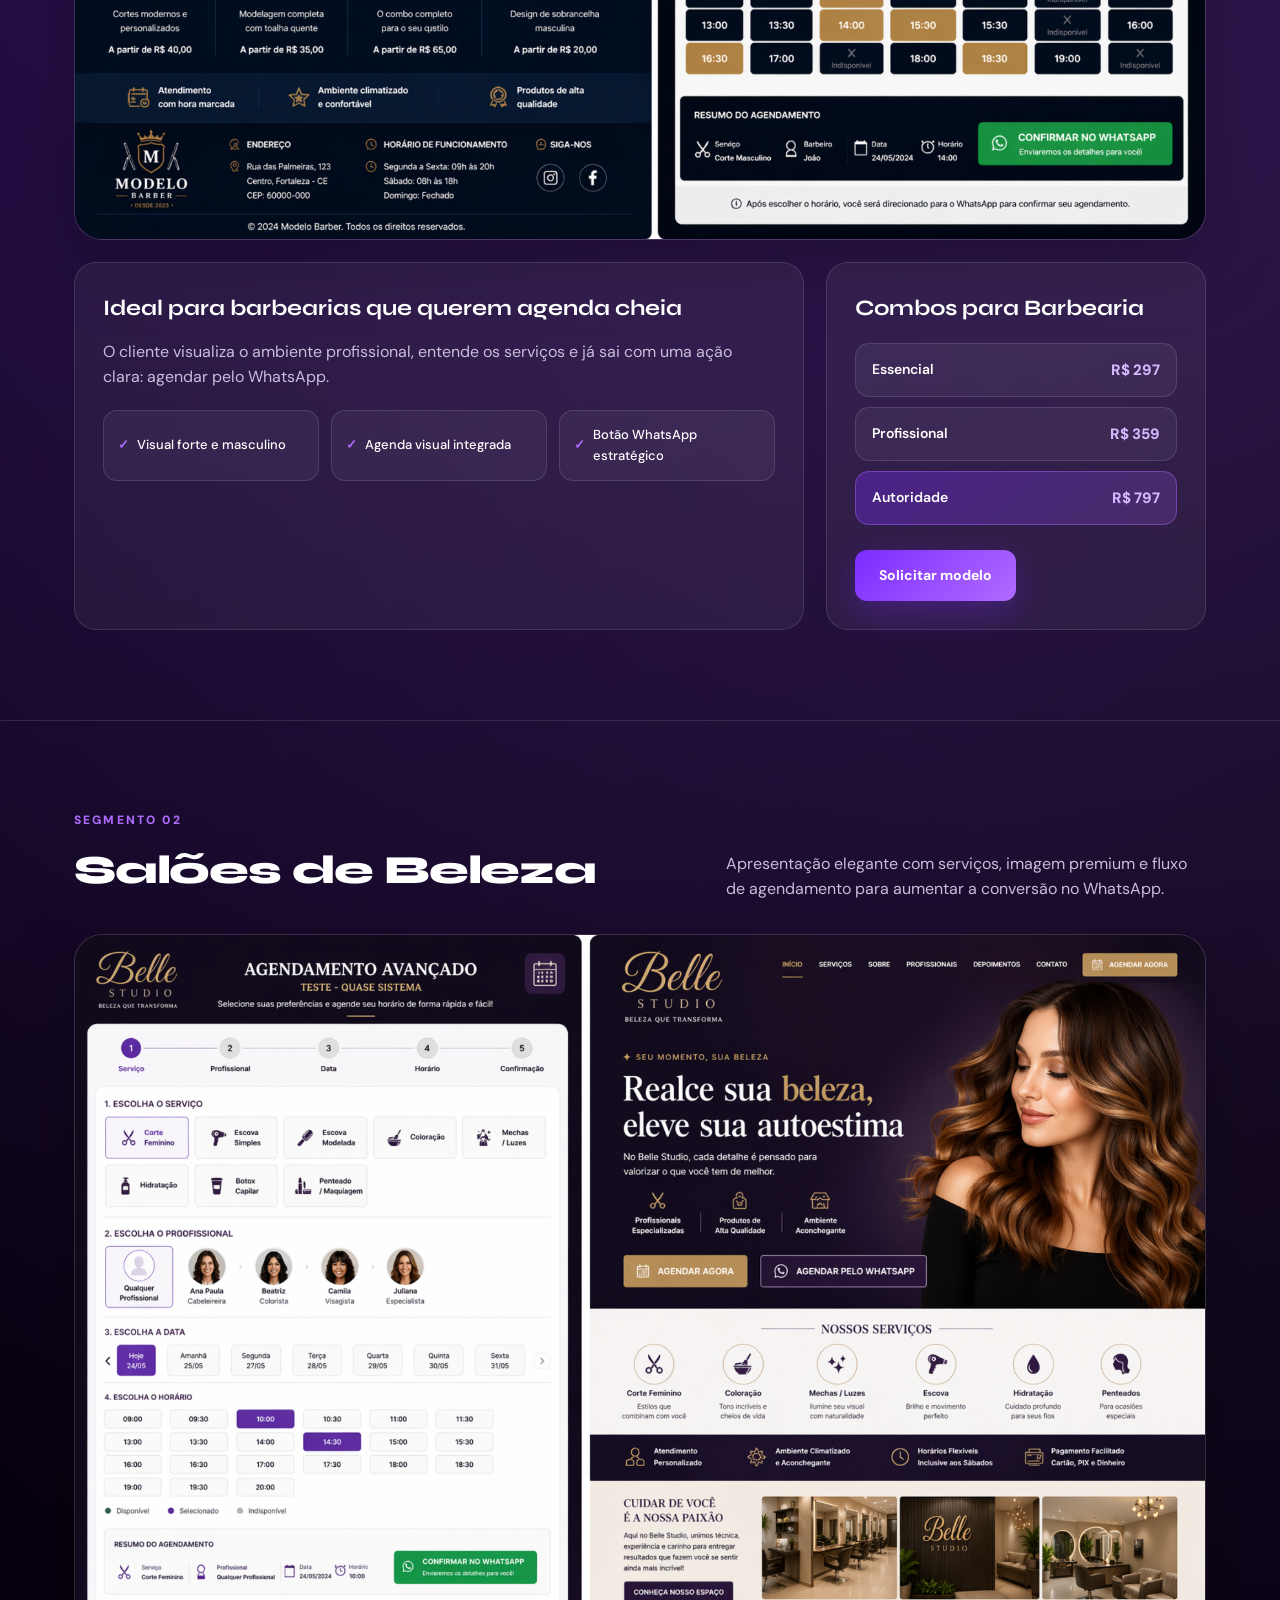
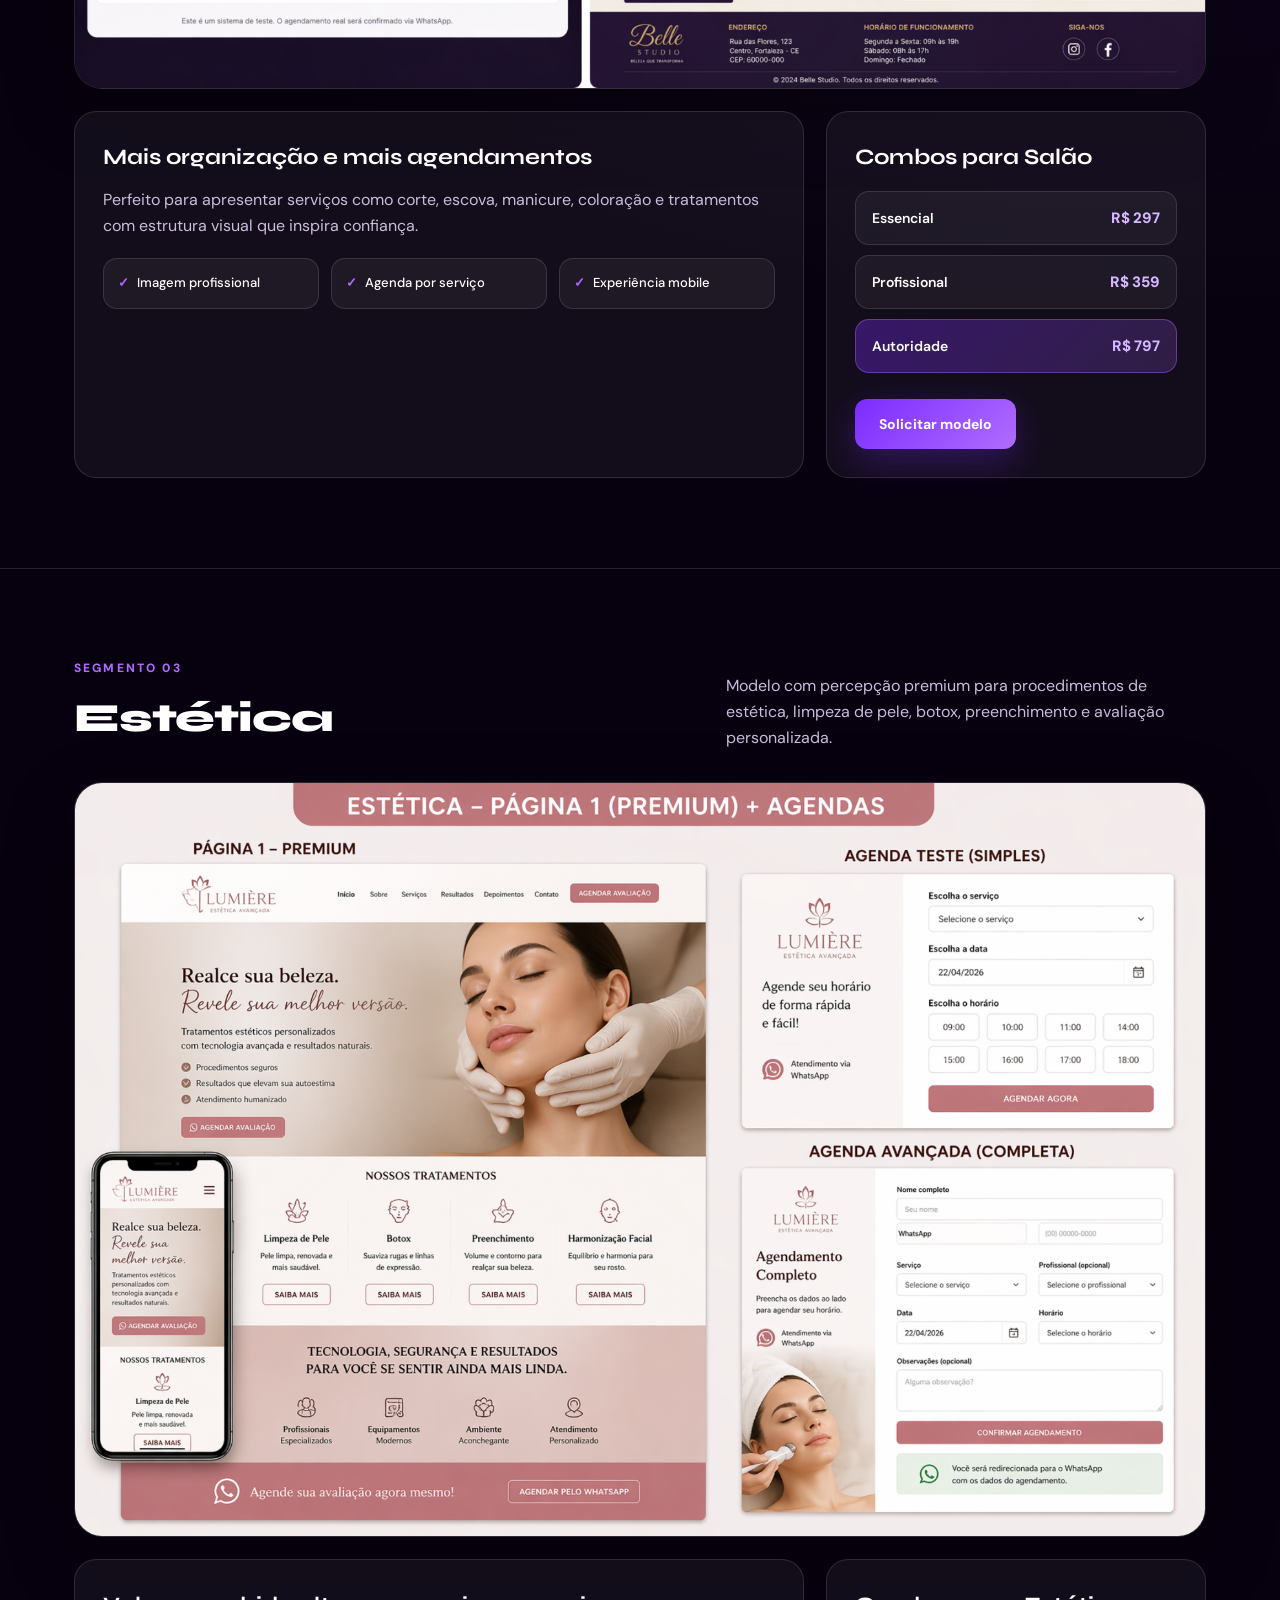
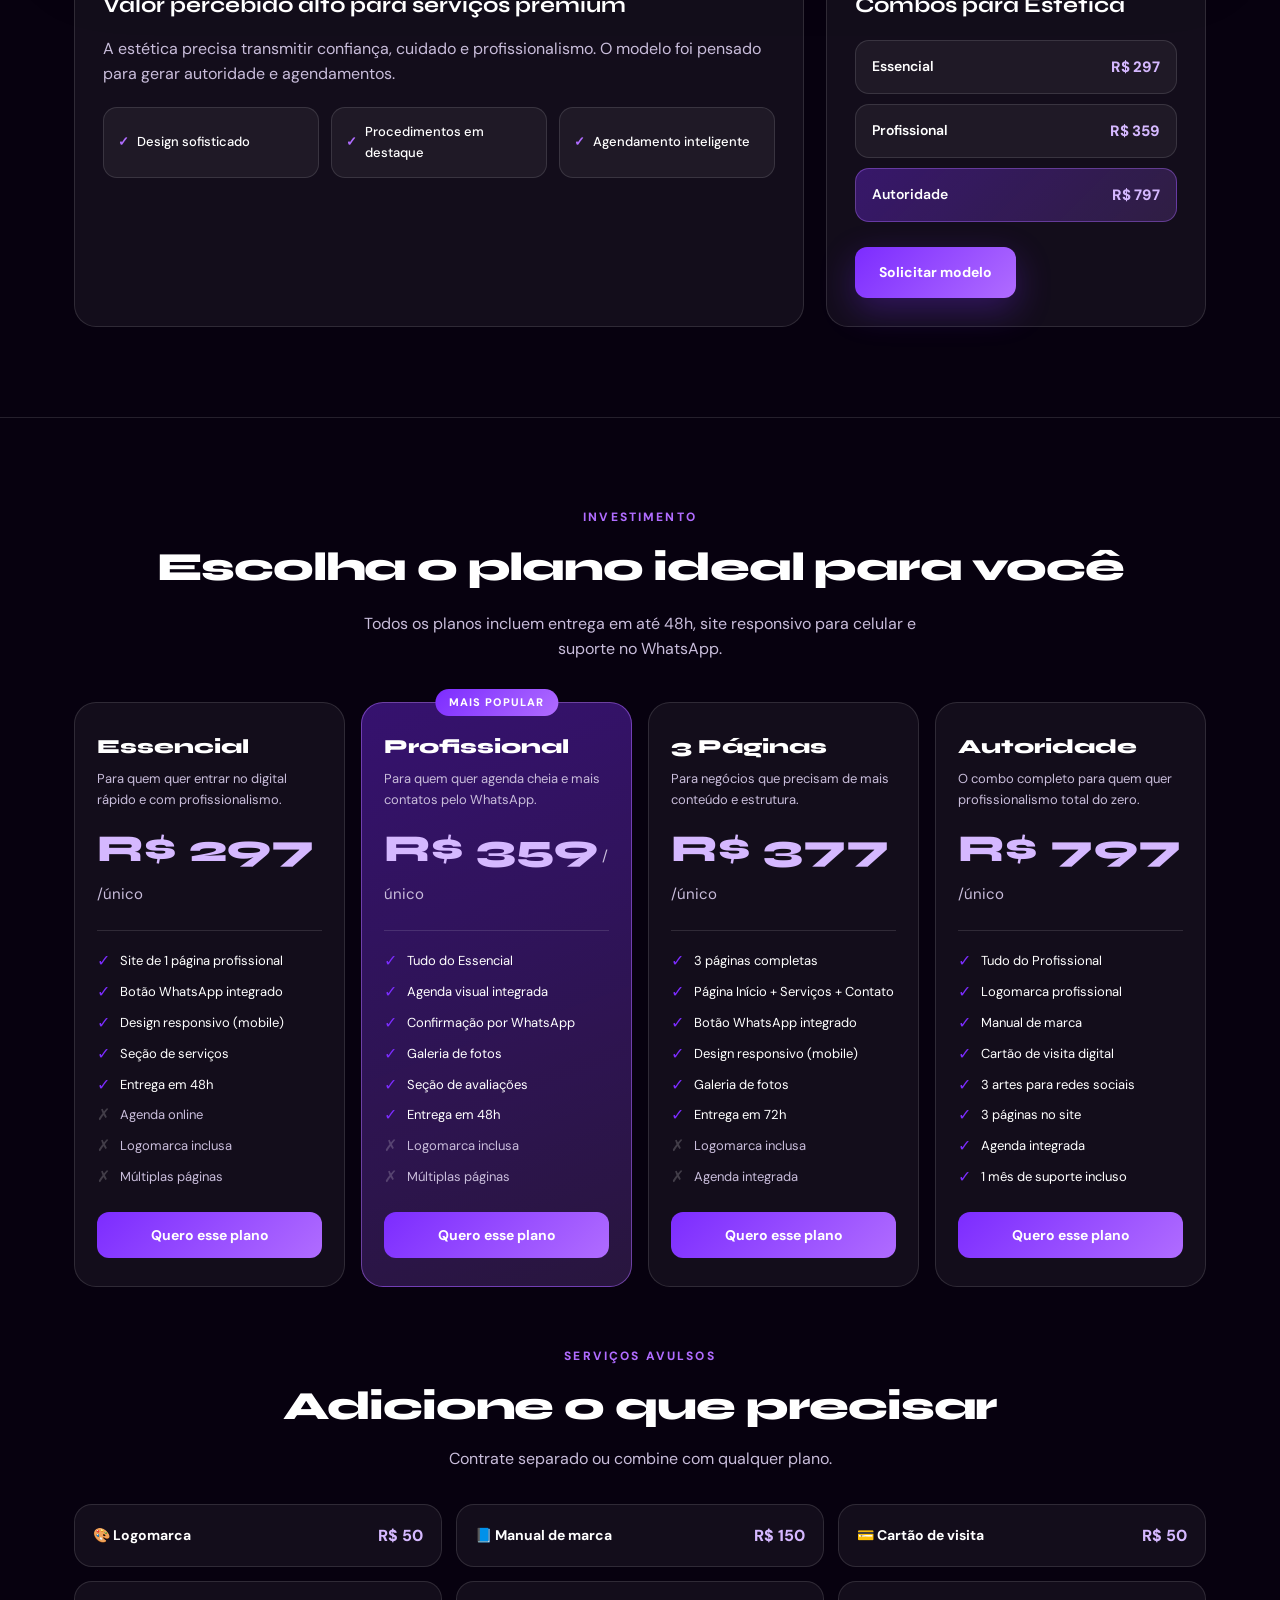
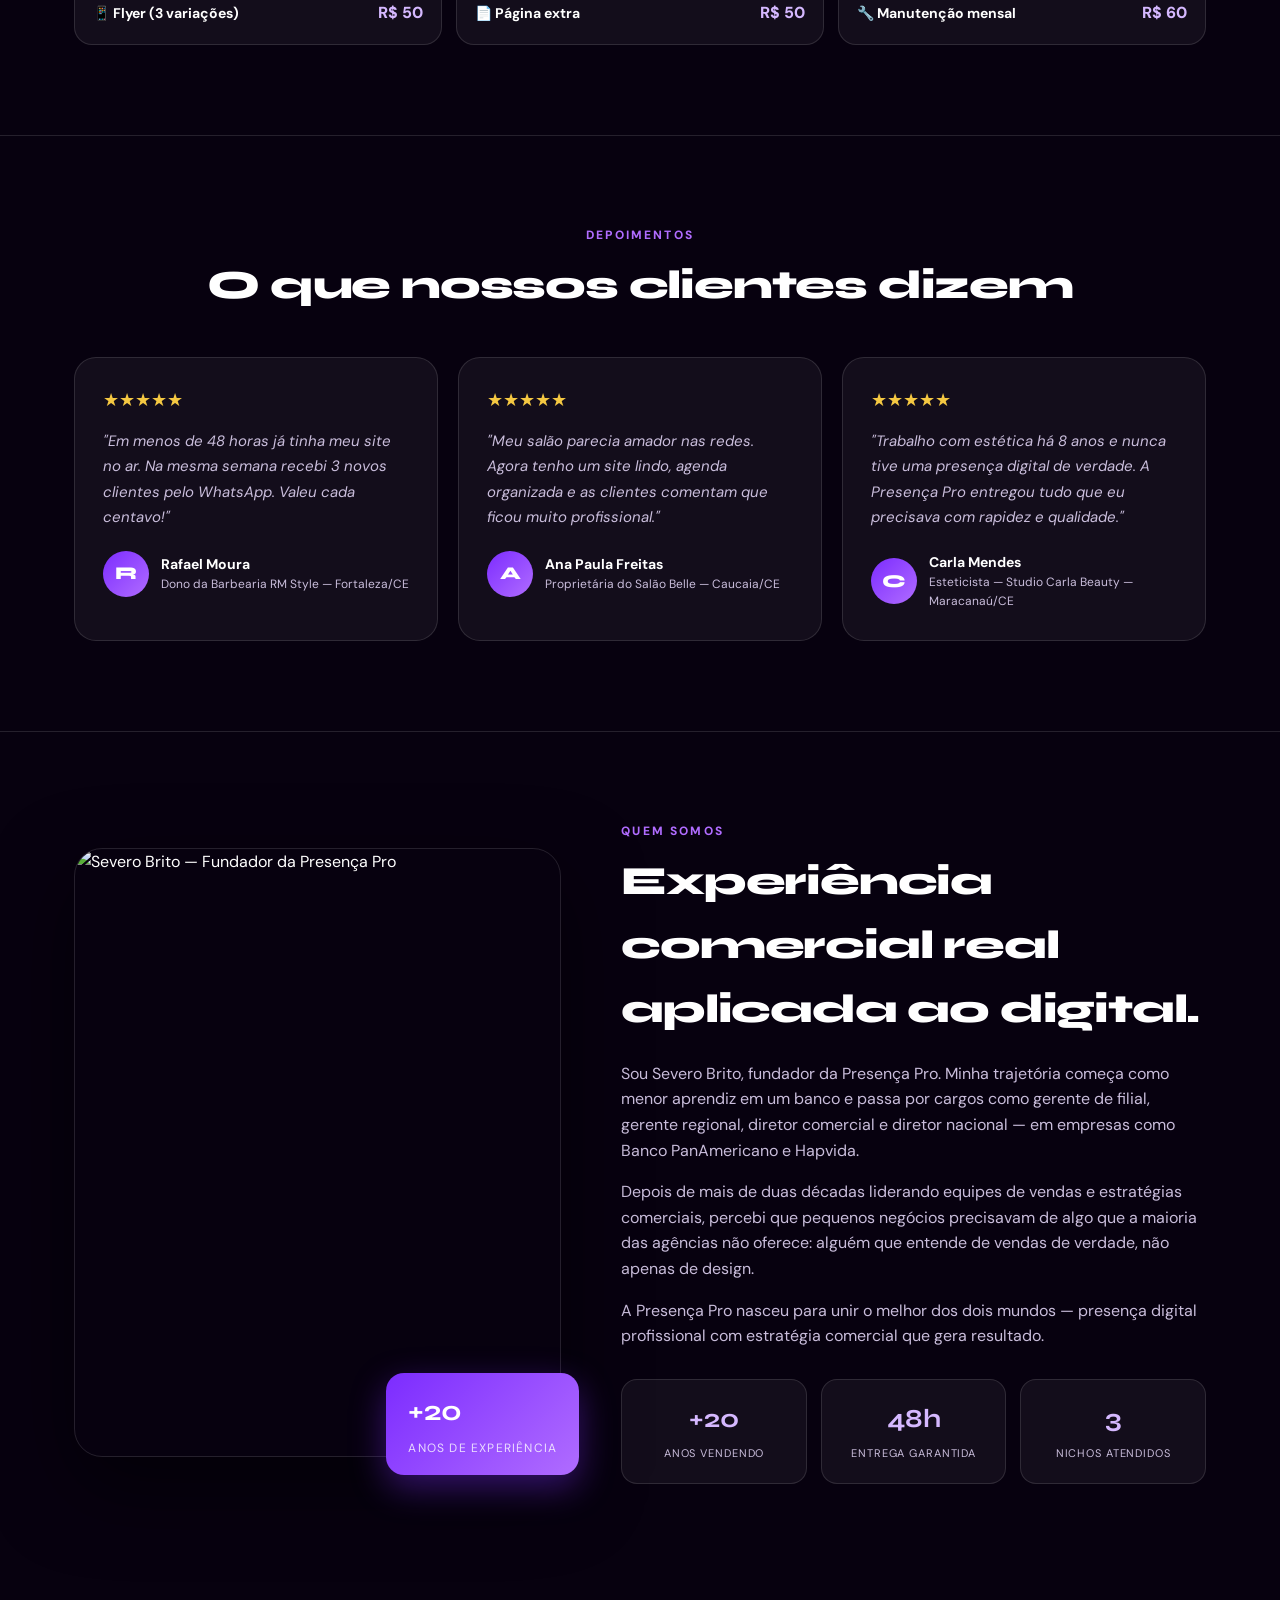
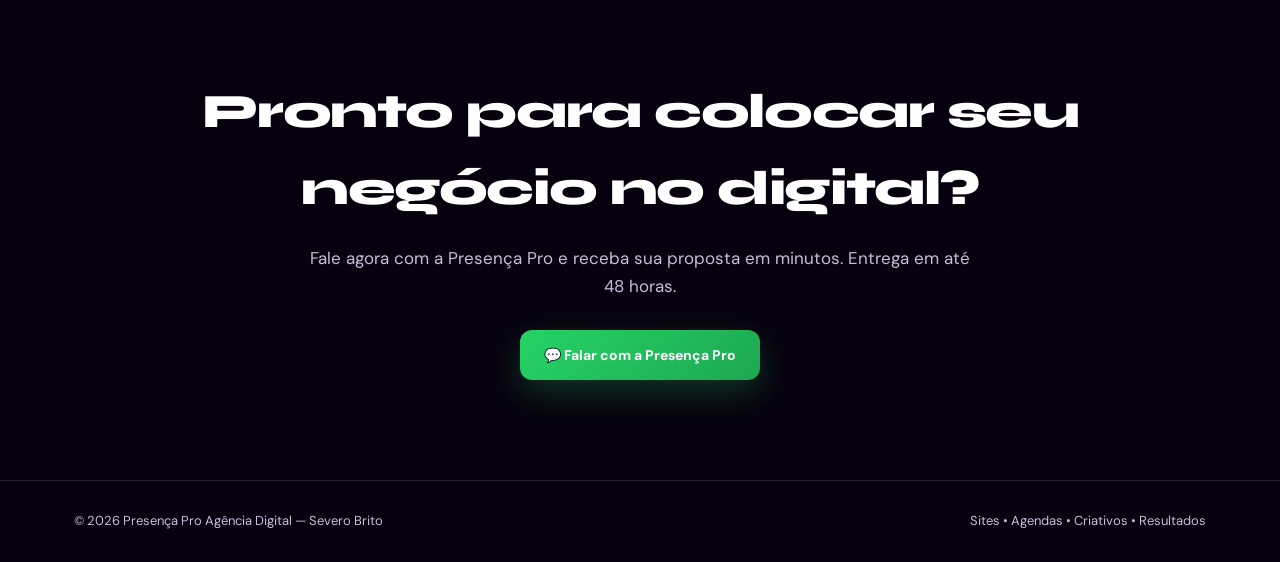
==== commit 5a103562: "Add files via upload" ====
--- a/apresentacao/index.html
+++ b/apresentacao/index.html
@@ -10,14 +10,14 @@
 <meta content="https://res.cloudinary.com/dslj0yjkm/image/upload/v1777158172/preview-presenca-pro_kvr2lm.jpg" property="og:image"/>
 <meta content="https://prosys-web.github.io/" property="og:url"/>
 <meta content="website" property="og:type"/>
-<link href="assets/style.css" rel="stylesheet"/>
+<link href="../assets/style.css" rel="stylesheet"/>
 <meta content="Sites profissionais, agenda inteligente e WhatsApp integrado para gerar clientes todos os dias." name="description"/><meta content="https://res.cloudinary.com/dslj0yjkm/image/upload/v1777158172/preview-presenca-pro_kvr2lm.jpg" property="og:image:secure_url"/><meta content="image/jpeg" property="og:image:type"/><meta content="1200" property="og:image:width"/><meta content="630" property="og:image:height"/><meta content="summary_large_image" name="twitter:card"/><meta content="Presença Pro Agência Digital" name="twitter:title"/><meta content="Sites profissionais, agenda inteligente e WhatsApp integrado para gerar clientes todos os dias." name="twitter:description"/><meta content="https://res.cloudinary.com/dslj0yjkm/image/upload/v1777158172/preview-presenca-pro_kvr2lm.jpg" name="twitter:image"/></head>
 <body>
 <a class="whatsapp-float" href="https://wa.me/5585994249656?text=Olá,%20quero%20saber%20mais%20sobre%20os%20sites%20da%20Presença%20Pro" target="_blank">☘</a>
 <header class="nav">
 <div class="container nav-inner">
-<a class="logo" href="./">
-<img alt="Presença Pro" src="assets/logo.png"/>
+<a class="logo" href="../">
+<img alt="Presença Pro" src="../assets/logo.png"/>
 <div><strong>PRESENÇA PRO</strong><span>Agência Digital</span></div>
 </a>
 <nav class="menu">
@@ -42,7 +42,7 @@
 <a class="btn outline" href="#planos">Ver planos</a>
 </div>
 <div class="hero-card">
-<img alt="Mockup de site e agenda" src="assets/barbearia.png"/>
+<img alt="Mockup de site e agenda" src="../assets/barbearia.png"/>
 <div class="stats">
 <div class="stat"><strong>48h</strong><span>Entrega rápida</span></div>
 <div class="stat"><strong>3</strong><span>Segmentos prontos</span></div>
@@ -58,7 +58,7 @@
 <div><div class="kicker">Segmento 01</div><h2>Barbearias</h2></div>
 <p>Modelo premium com visual forte, serviços em destaque e agenda inteligente para o cliente confirmar pelo WhatsApp.</p>
 </div>
-<div class="showcase"><img alt="Modelo Barbearia" src="assets/barbearia.png"/></div>
+<div class="showcase"><img alt="Modelo Barbearia" src="../assets/barbearia.png"/></div>
 <div class="content-grid">
 <div class="copy-card">
 <h3>Ideal para barbearias que querem agenda cheia</h3>
@@ -88,7 +88,7 @@
 <div><div class="kicker">Segmento 02</div><h2>Salões de Beleza</h2></div>
 <p>Apresentação elegante com serviços, imagem premium e fluxo de agendamento para aumentar a conversão no WhatsApp.</p>
 </div>
-<div class="showcase"><img alt="Modelo Salão" src="assets/salao.png"/></div>
+<div class="showcase"><img alt="Modelo Salão" src="../assets/salao.png"/></div>
 <div class="content-grid">
 <div class="copy-card">
 <h3>Mais organização e mais agendamentos</h3>
@@ -118,7 +118,7 @@
 <div><div class="kicker">Segmento 03</div><h2>Estética</h2></div>
 <p>Modelo com percepção premium para procedimentos de estética, limpeza de pele, botox, preenchimento e avaliação personalizada.</p>
 </div>
-<div class="showcase"><img alt="Modelo Estética" src="assets/estetica.png"/></div>
+<div class="showcase"><img alt="Modelo Estética" src="../assets/estetica.png"/></div>
 <div class="content-grid">
 <div class="copy-card">
 <h3>Valor percebido alto para serviços premium</h3>
--- a/assets/style.css
+++ b/assets/style.css
@@ -0,0 +1,311 @@
+@import url('https://fonts.googleapis.com/css2?family=Syne:wght@400;700;800;900&family=DM+Sans:wght@300;400;500;600&display=swap');
+
+:root{
+  --bg:#07010f;
+  --panel:#10071f;
+  --panel2:#160a2b;
+  --purple:#7c2cff;
+  --purple2:#b06cff;
+  --white:#ffffff;
+  --muted:#c9bddb;
+  --line:rgba(255,255,255,.12);
+  --green:#25D366;
+}
+
+*{box-sizing:border-box;margin:0;padding:0}
+html{scroll-behavior:smooth}
+
+body{
+  font-family:'DM Sans',Arial,sans-serif;
+  background:
+    radial-gradient(circle at 10% 10%, rgba(124,44,255,.25), transparent 28%),
+    radial-gradient(circle at 90% 20%, rgba(176,108,255,.18), transparent 26%),
+    var(--bg);
+  color:var(--white);
+  line-height:1.6;
+}
+
+a{text-decoration:none;color:inherit}
+.container{width:100%;max-width:1180px;margin:auto;padding:0 24px}
+
+/* NAV */
+.nav{
+  position:sticky;top:0;z-index:20;
+  backdrop-filter:blur(14px);
+  background:rgba(7,1,15,.82);
+  border-bottom:1px solid var(--line);
+}
+.nav-inner{
+  min-height:78px;
+  display:flex;align-items:center;justify-content:space-between;gap:18px;
+}
+.logo{display:flex;align-items:center;gap:12px}
+.logo img{width:60px;height:auto}
+.logo strong{font-family:'Syne',sans-serif;font-size:18px;letter-spacing:.08em}
+.logo span{display:block;color:var(--muted);font-size:11px;text-transform:uppercase;letter-spacing:.22em}
+.menu{display:flex;gap:22px;font-size:13px;text-transform:uppercase;letter-spacing:.08em;color:var(--muted)}
+.menu a:hover{color:var(--white)}
+
+/* BUTTONS */
+.btn{
+  display:inline-flex;align-items:center;justify-content:center;gap:8px;
+  min-height:48px;padding:14px 24px;
+  border-radius:12px;
+  background:linear-gradient(135deg,var(--purple),var(--purple2));
+  color:white;font-weight:700;font-size:14px;
+  box-shadow:0 12px 35px rgba(124,44,255,.3);
+  transition:transform .2s,box-shadow .2s;
+}
+.btn:hover{transform:translateY(-2px);box-shadow:0 18px 45px rgba(124,44,255,.4)}
+.btn.outline{
+  background:transparent;
+  border:1px solid rgba(255,255,255,.2);
+  box-shadow:none;
+  margin-left:12px;
+}
+.btn.outline:hover{background:rgba(255,255,255,.07)}
+.btn.wpp{
+  background:linear-gradient(135deg,#25D366,#1da851);
+  box-shadow:0 12px 35px rgba(37,211,102,.25);
+}
+.btn.wpp:hover{box-shadow:0 18px 45px rgba(37,211,102,.35)}
+
+/* BADGE */
+.badge{
+  display:inline-block;
+  border:1px solid rgba(176,108,255,.45);
+  color:#d8c2ff;
+  padding:7px 14px;border-radius:999px;
+  font-size:11px;font-weight:700;text-transform:uppercase;letter-spacing:.14em;
+  margin-bottom:20px;
+}
+
+/* HERO */
+.hero{min-height:88vh;display:grid;align-items:center;padding:80px 0 60px}
+.hero-grid{display:grid;grid-template-columns:1.05fr .95fr;gap:50px;align-items:center}
+h1{
+  font-family:'Syne',sans-serif;
+  font-size:58px;line-height:1.01;letter-spacing:-.04em;margin-bottom:20px;font-weight:900;
+}
+h1 span{background:linear-gradient(135deg,#fff,var(--purple2));-webkit-background-clip:text;-webkit-text-fill-color:transparent}
+.lead{font-size:19px;color:var(--muted);max-width:560px;margin-bottom:30px;font-weight:300}
+
+.hero-card{
+  background:linear-gradient(180deg,rgba(255,255,255,.08),rgba(255,255,255,.025));
+  border:1px solid var(--line);
+  border-radius:28px;padding:28px;
+  box-shadow:0 30px 80px rgba(0,0,0,.4);
+}
+.hero-card img{width:100%;border-radius:22px;display:block}
+.stats{display:grid;grid-template-columns:repeat(3,1fr);gap:12px;margin-top:18px}
+.stat{background:rgba(255,255,255,.05);border:1px solid var(--line);border-radius:18px;padding:16px;text-align:center}
+.stat strong{display:block;font-family:'Syne',sans-serif;font-size:26px;color:#d5b8ff}
+.stat span{font-size:11px;color:var(--muted);text-transform:uppercase;letter-spacing:.08em}
+
+/* SECTIONS */
+.section{padding:90px 0;border-top:1px solid var(--line)}
+.section-head{display:flex;align-items:flex-end;justify-content:space-between;gap:24px;margin-bottom:32px}
+.kicker{color:var(--purple2);font-size:12px;font-weight:800;text-transform:uppercase;letter-spacing:.18em;margin-bottom:8px}
+h2{font-family:'Syne',sans-serif;font-size:40px;letter-spacing:-.03em;font-weight:800}
+.section-head p{color:var(--muted);max-width:480px;font-size:16px}
+
+.showcase{
+  background:linear-gradient(180deg,rgba(255,255,255,.06),rgba(255,255,255,.02));
+  border:1px solid var(--line);
+  border-radius:28px;overflow:hidden;
+  box-shadow:0 25px 70px rgba(0,0,0,.25);
+}
+.showcase img{width:100%;display:block}
+
+.content-grid{display:grid;grid-template-columns:1fr 380px;gap:22px;margin-top:22px}
+
+/* CARDS */
+.copy-card,.plan-card{
+  background:rgba(255,255,255,.05);
+  border:1px solid var(--line);
+  border-radius:22px;padding:28px;
+}
+.copy-card h3,.plan-card h3{
+  font-family:'Syne',sans-serif;font-size:22px;margin-bottom:12px;font-weight:700;
+}
+.copy-card p{color:var(--muted)}
+.features{display:grid;grid-template-columns:repeat(3,1fr);gap:12px;margin-top:20px}
+.feature{
+  padding:14px;border-radius:14px;
+  background:rgba(255,255,255,.05);border:1px solid var(--line);
+  font-size:13px;font-weight:500;
+  display:flex;align-items:center;gap:8px;
+}
+.feature::before{content:'✓';color:var(--purple2);font-weight:900}
+
+/* PLANS */
+.plans{display:grid;gap:10px;margin-top:16px}
+.plan{
+  display:flex;align-items:center;justify-content:space-between;gap:10px;
+  padding:14px 16px;border-radius:14px;
+  background:rgba(255,255,255,.05);border:1px solid var(--line);
+}
+.plan strong{font-size:14px;font-weight:600}
+.plan span{color:#d5b8ff;font-weight:800;font-size:15px;white-space:nowrap}
+.plan.main{
+  background:linear-gradient(135deg,rgba(124,44,255,.35),rgba(176,108,255,.18));
+  border-color:rgba(176,108,255,.4);
+}
+
+/* PRICING TABLE */
+.pricing-section{padding:90px 0;border-top:1px solid var(--line)}
+.pricing-grid{
+  display:grid;
+  grid-template-columns:repeat(4,1fr);
+  gap:16px;
+  margin-top:40px;
+}
+.pricing-card{
+  background:rgba(255,255,255,.05);
+  border:1px solid var(--line);
+  border-radius:22px;
+  padding:28px 22px;
+  display:flex;flex-direction:column;
+  transition:transform .2s,box-shadow .2s;
+}
+.pricing-card:hover{transform:translateY(-4px);box-shadow:0 20px 50px rgba(0,0,0,.3)}
+.pricing-card.destaque{
+  background:linear-gradient(160deg,rgba(124,44,255,.4),rgba(176,108,255,.2));
+  border-color:rgba(176,108,255,.5);
+  position:relative;
+}
+.pricing-card.destaque::before{
+  content:'Mais popular';
+  position:absolute;top:-14px;left:50%;transform:translateX(-50%);
+  background:linear-gradient(135deg,var(--purple),var(--purple2));
+  color:white;font-size:11px;font-weight:800;text-transform:uppercase;letter-spacing:.1em;
+  padding:5px 14px;border-radius:999px;white-space:nowrap;
+}
+.pc-name{font-family:'Syne',sans-serif;font-size:20px;font-weight:800;margin-bottom:6px}
+.pc-desc{font-size:13px;color:var(--muted);margin-bottom:20px;min-height:38px}
+.pc-price{
+  font-family:'Syne',sans-serif;font-size:38px;font-weight:900;color:#d5b8ff;
+  margin-bottom:4px;line-height:1;
+}
+.pc-price small{font-size:15px;color:var(--muted);font-family:'DM Sans',sans-serif;font-weight:400}
+.pc-divider{border:none;border-top:1px solid var(--line);margin:20px 0}
+.pc-features{display:grid;gap:10px;flex:1}
+.pc-feature{
+  display:flex;align-items:flex-start;gap:10px;
+  font-size:13px;color:var(--muted);
+}
+.pc-feature .ok{color:#7c2cff;font-size:16px;line-height:1.2;flex-shrink:0}
+.pc-feature .no{color:rgba(255,255,255,.2);font-size:16px;line-height:1.2;flex-shrink:0}
+.pc-feature span{color:var(--white)}
+.pc-btn{
+  display:flex;align-items:center;justify-content:center;
+  min-height:46px;border-radius:12px;
+  background:linear-gradient(135deg,var(--purple),var(--purple2));
+  color:white;font-weight:700;font-size:14px;
+  margin-top:24px;
+  transition:transform .2s,box-shadow .2s;
+}
+.pc-btn:hover{transform:translateY(-2px);box-shadow:0 14px 35px rgba(124,44,255,.35)}
+
+/* EXTRAS */
+.extras{display:grid;grid-template-columns:repeat(3,1fr);gap:14px;margin-top:28px}
+.extra{
+  background:rgba(255,255,255,.05);border:1px solid var(--line);
+  border-radius:18px;padding:18px;
+  display:flex;justify-content:space-between;align-items:center;gap:12px;
+}
+.extra strong{font-size:14px}
+.extra span{color:#d5b8ff;font-weight:800;white-space:nowrap}
+
+/* QUEM SOMOS */
+.quem-section{padding:90px 0;border-top:1px solid var(--line)}
+.quem-grid{display:grid;grid-template-columns:1fr 1.2fr;gap:60px;align-items:center}
+.quem-img-wrap{position:relative}
+.quem-img{
+  width:100%;border-radius:28px;
+  border:1px solid var(--line);
+  box-shadow:0 30px 80px rgba(0,0,0,.5);
+  display:block;
+  aspect-ratio:4/5;object-fit:cover;
+}
+.quem-tag{
+  position:absolute;bottom:-18px;right:-18px;
+  background:linear-gradient(135deg,var(--purple),var(--purple2));
+  border-radius:18px;padding:16px 22px;
+  box-shadow:0 12px 35px rgba(124,44,255,.4);
+}
+.quem-tag strong{font-family:'Syne',sans-serif;display:block;font-size:28px}
+.quem-tag span{font-size:12px;color:rgba(255,255,255,.8);text-transform:uppercase;letter-spacing:.1em}
+.quem-content h2{margin-bottom:20px}
+.quem-content p{color:var(--muted);margin-bottom:16px;font-size:16px}
+.quem-stats{display:grid;grid-template-columns:repeat(3,1fr);gap:14px;margin-top:30px}
+.q-stat{
+  background:rgba(255,255,255,.05);border:1px solid var(--line);
+  border-radius:16px;padding:18px;text-align:center;
+}
+.q-stat strong{font-family:'Syne',sans-serif;display:block;font-size:26px;color:#d5b8ff}
+.q-stat span{font-size:11px;color:var(--muted);text-transform:uppercase;letter-spacing:.08em}
+
+/* DEPOIMENTOS */
+.depo-section{padding:90px 0;border-top:1px solid var(--line)}
+.depo-grid{display:grid;grid-template-columns:repeat(3,1fr);gap:20px;margin-top:40px}
+.depo-card{
+  background:rgba(255,255,255,.05);border:1px solid var(--line);
+  border-radius:22px;padding:28px;
+  transition:transform .2s;
+}
+.depo-card:hover{transform:translateY(-4px)}
+.depo-stars{color:#f5c842;font-size:18px;margin-bottom:14px}
+.depo-text{color:var(--muted);font-size:15px;line-height:1.7;margin-bottom:20px;font-style:italic}
+.depo-author{display:flex;align-items:center;gap:12px}
+.depo-avatar{
+  width:46px;height:46px;border-radius:50%;
+  background:linear-gradient(135deg,var(--purple),var(--purple2));
+  display:flex;align-items:center;justify-content:center;
+  font-family:'Syne',sans-serif;font-weight:800;font-size:18px;
+  flex-shrink:0;
+}
+.depo-name{font-weight:700;font-size:14px}
+.depo-role{font-size:12px;color:var(--muted)}
+
+/* FINAL CTA */
+.final{text-align:center;padding:100px 0}
+.final h2{font-family:'Syne',sans-serif;font-size:48px;margin-bottom:18px;font-weight:900}
+.final p{color:var(--muted);max-width:680px;margin:0 auto 30px;font-size:17px}
+
+/* FOOTER */
+.footer{border-top:1px solid var(--line);padding:30px 0;color:var(--muted);font-size:13px}
+.footer-inner{display:flex;justify-content:space-between;gap:20px;align-items:center}
+
+/* WHATSAPP FLOAT */
+.whatsapp-float{
+  position:fixed;right:22px;bottom:22px;z-index:50;
+  width:60px;height:60px;border-radius:50%;
+  background:#25D366;display:grid;place-items:center;
+  font-size:26px;
+  box-shadow:0 14px 35px rgba(0,0,0,.35);
+  transition:transform .2s;
+}
+.whatsapp-float:hover{transform:scale(1.1)}
+
+/* RESPONSIVE */
+@media(max-width:960px){
+  .menu{display:none}
+  .hero-grid,.content-grid,.quem-grid{grid-template-columns:1fr}
+  h1{font-size:40px}
+  h2{font-size:32px}
+  .final h2{font-size:36px}
+  .section-head{display:block}
+  .features,.extras,.stats,.quem-stats{grid-template-columns:1fr 1fr}
+  .pricing-grid{grid-template-columns:1fr 1fr}
+  .depo-grid{grid-template-columns:1fr}
+  .footer-inner{display:block;text-align:center;gap:10px}
+  .nav-inner{flex-wrap:wrap;justify-content:center;gap:12px}
+  .quem-tag{right:0;bottom:-14px}
+}
+@media(max-width:560px){
+  h1{font-size:34px}
+  .pricing-grid{grid-template-columns:1fr}
+  .features,.extras,.stats,.quem-stats{grid-template-columns:1fr}
+  .btn.outline{margin-left:0;margin-top:10px;display:block;text-align:center}
+}
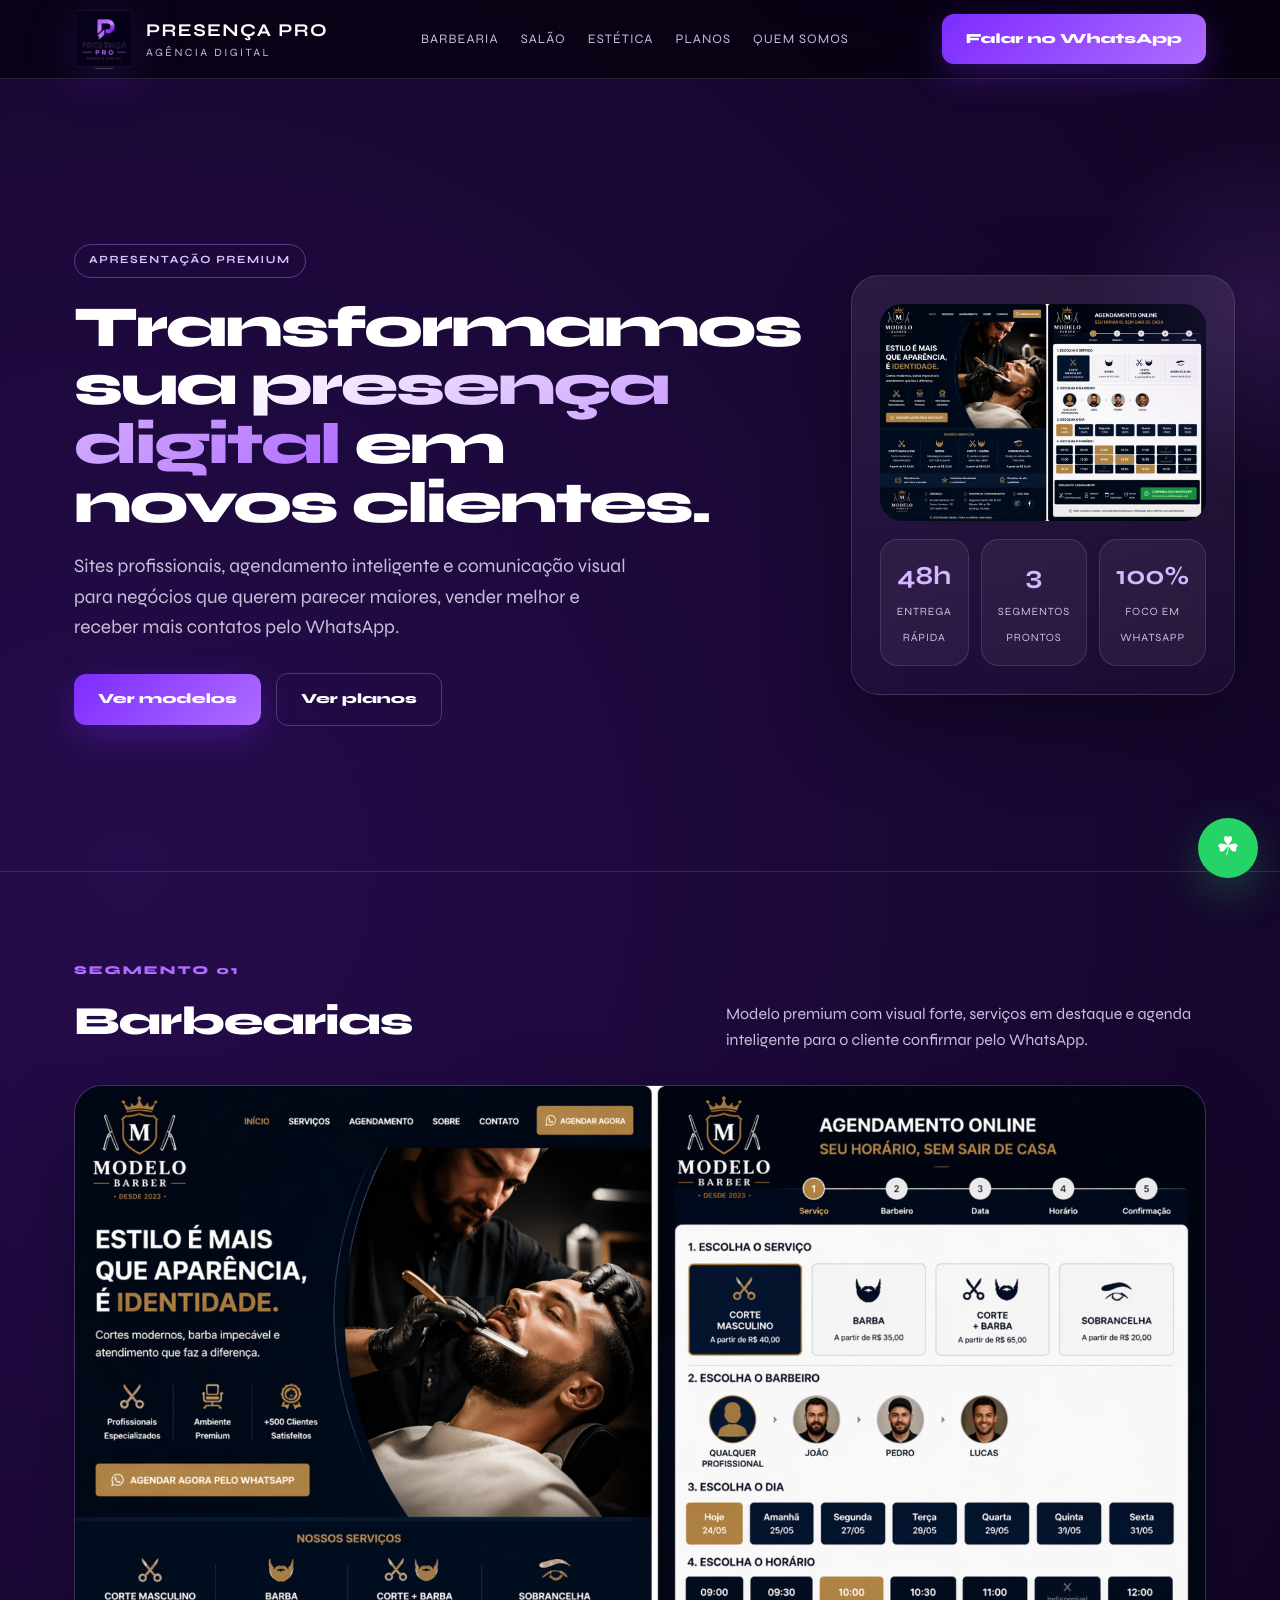
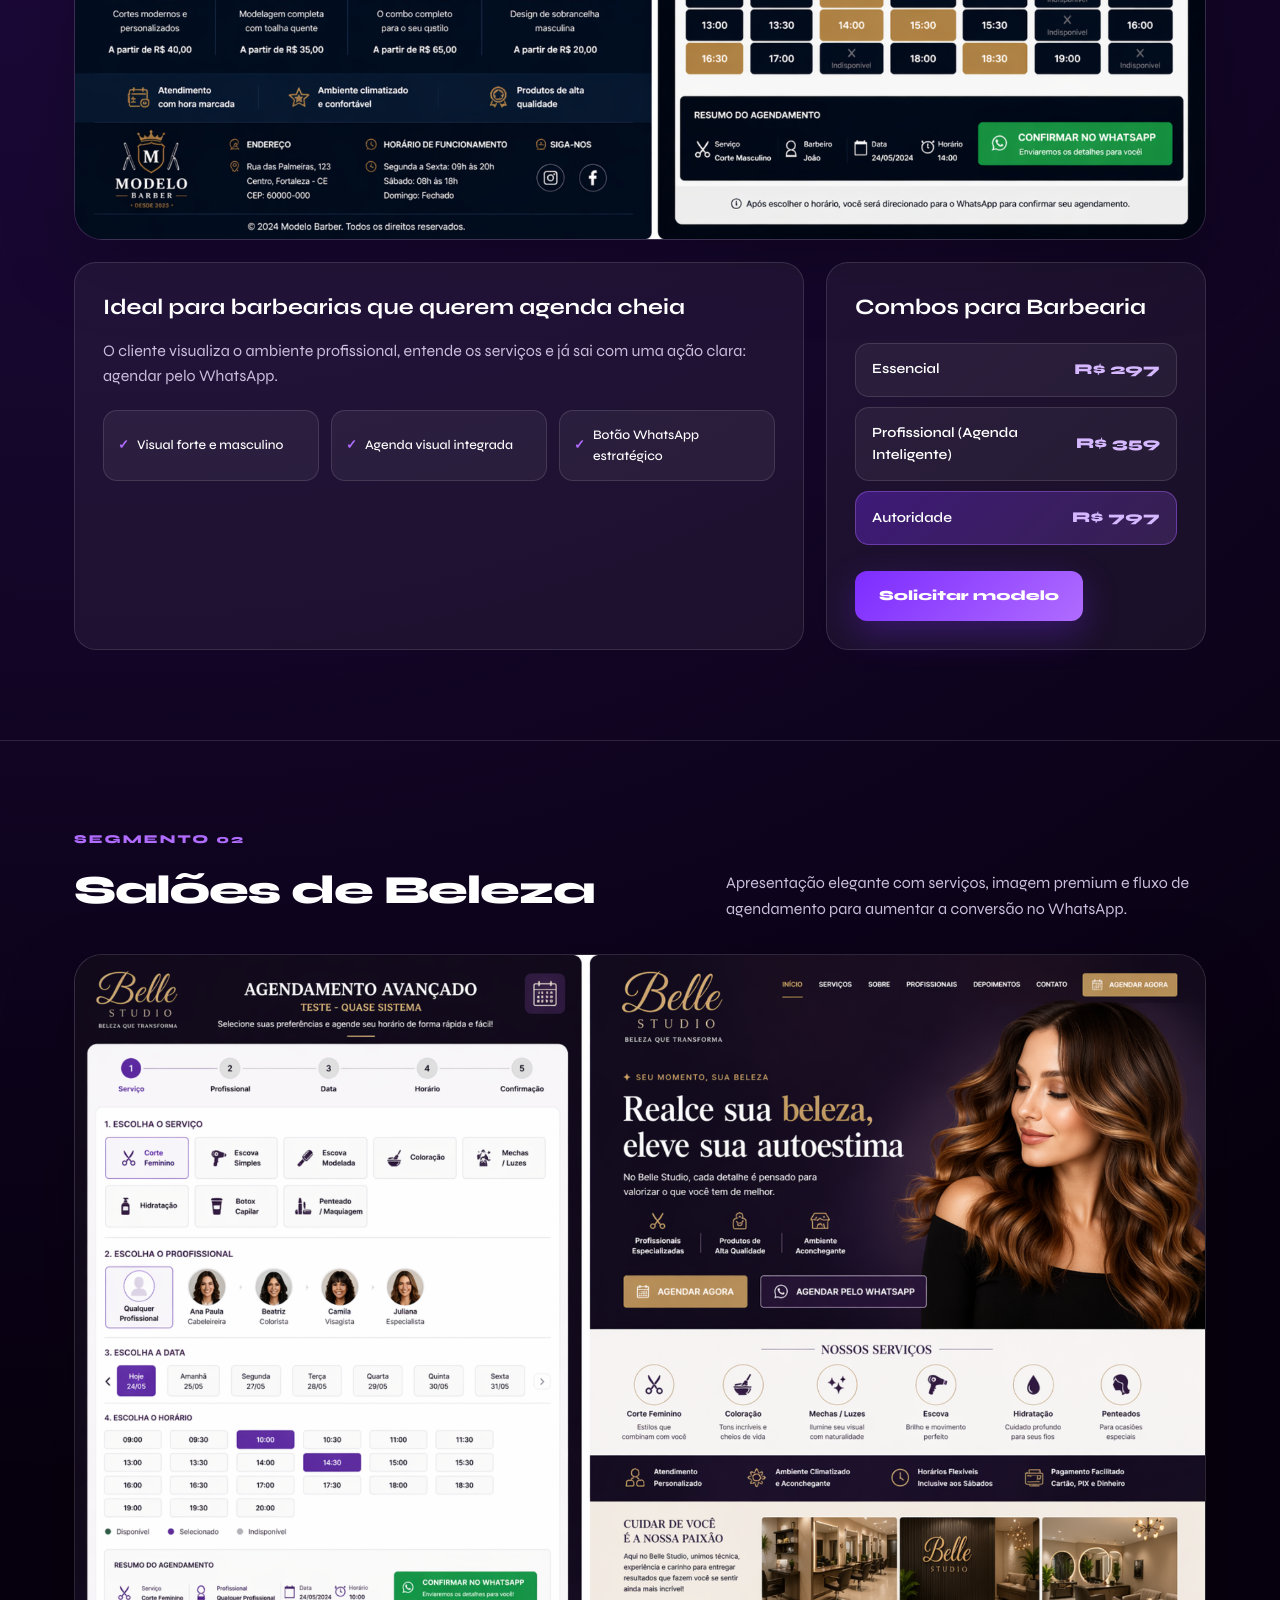
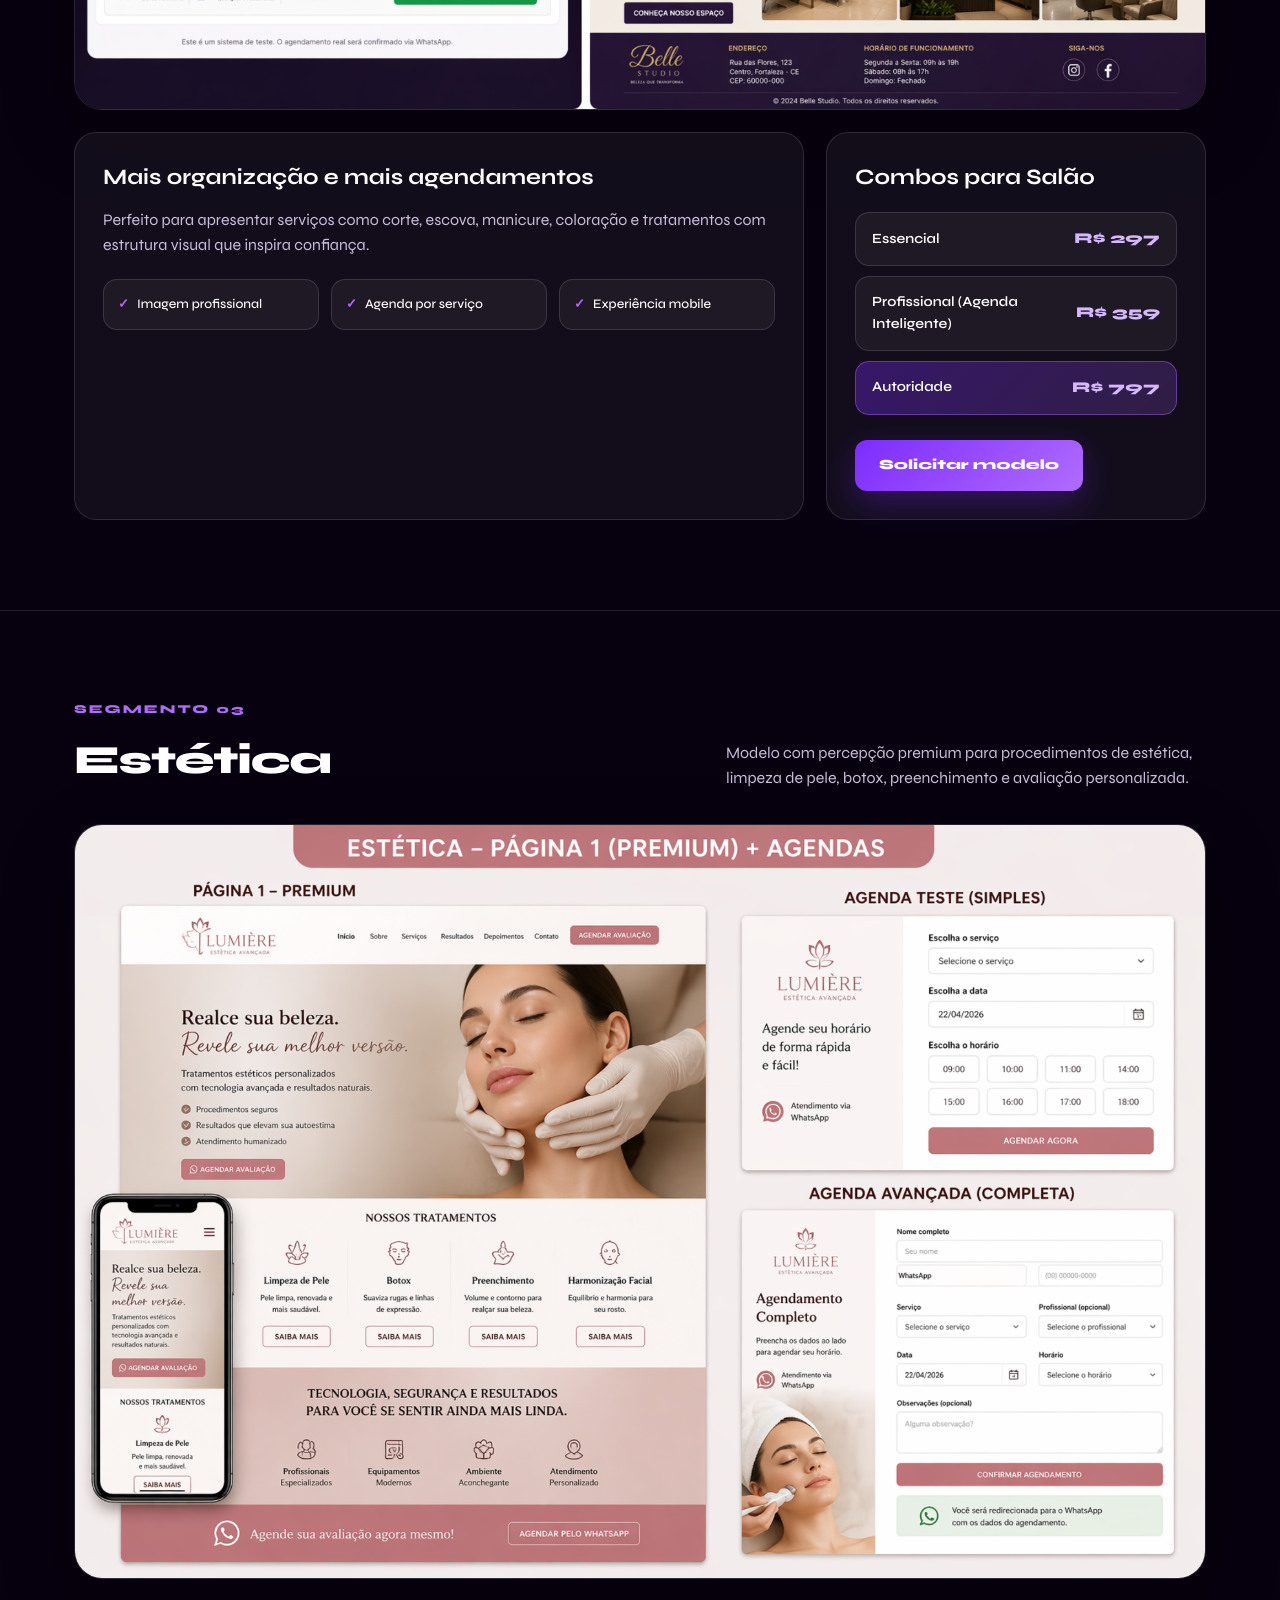
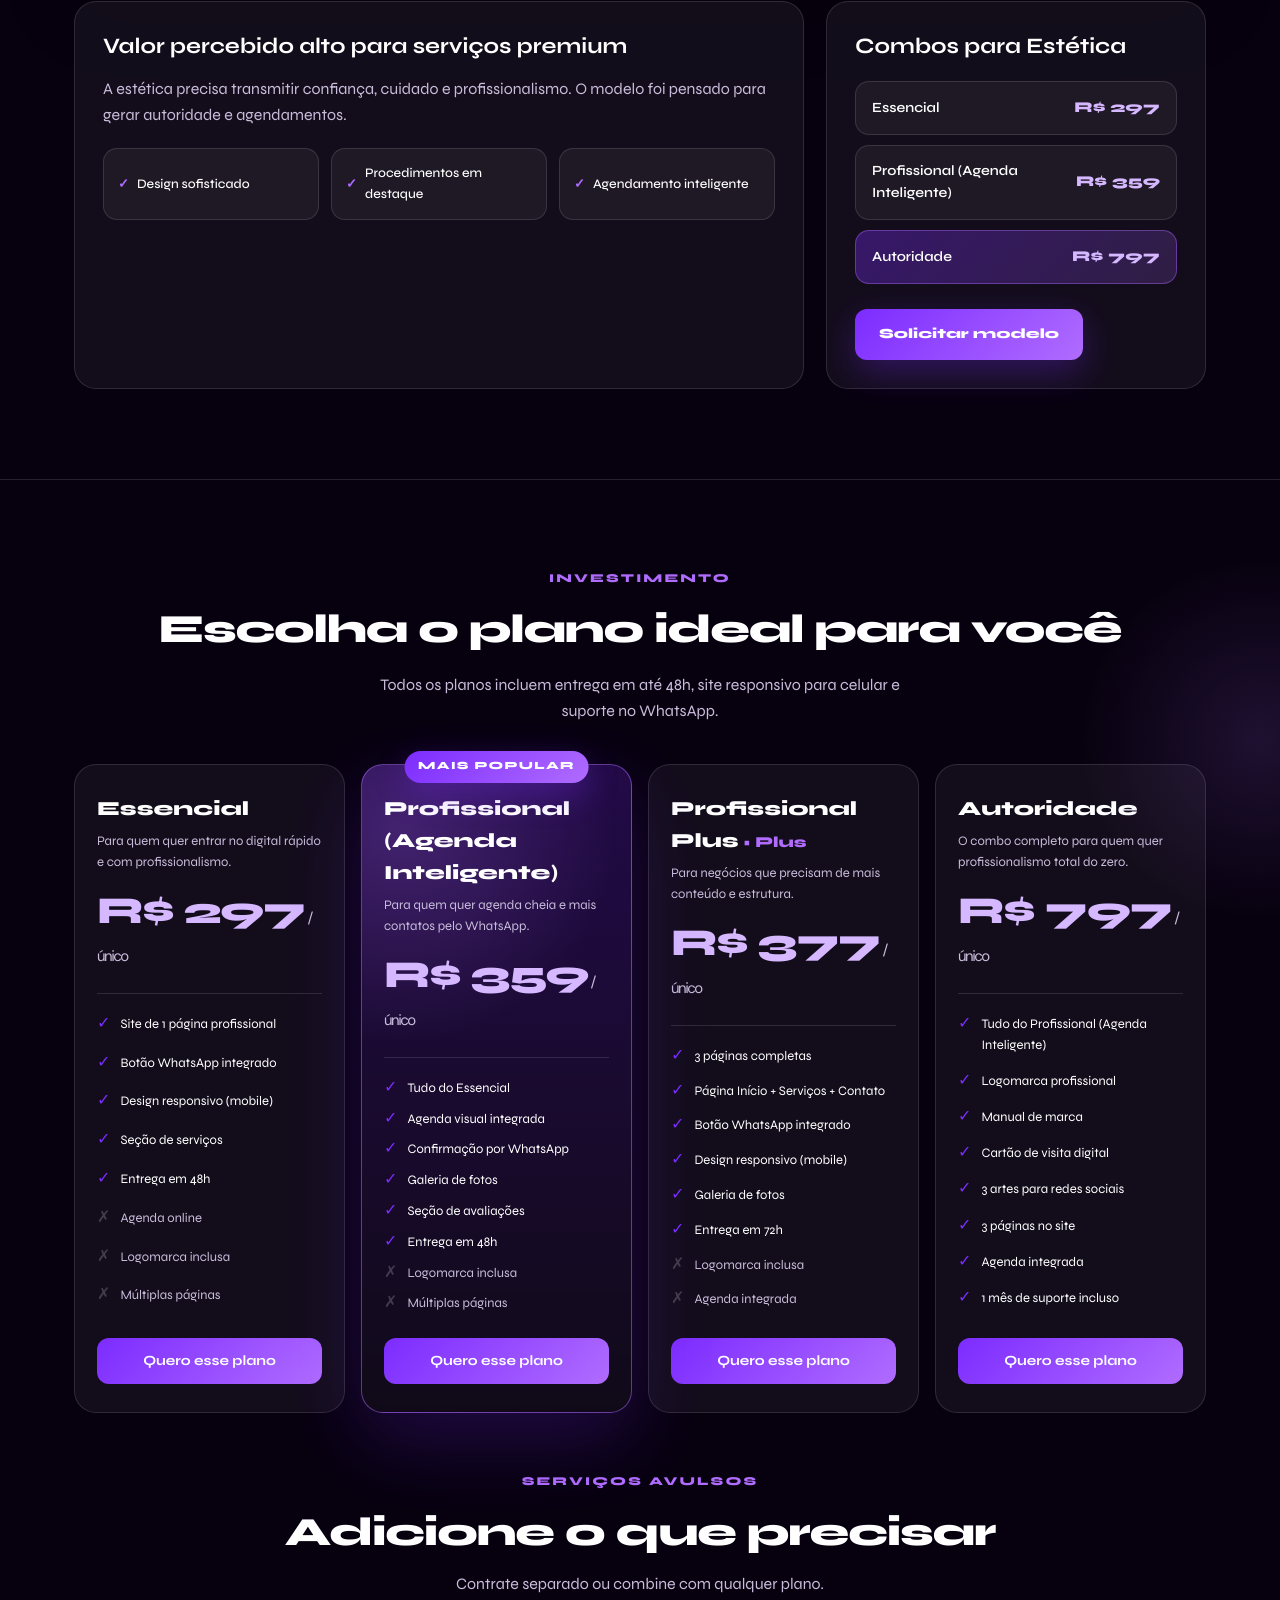
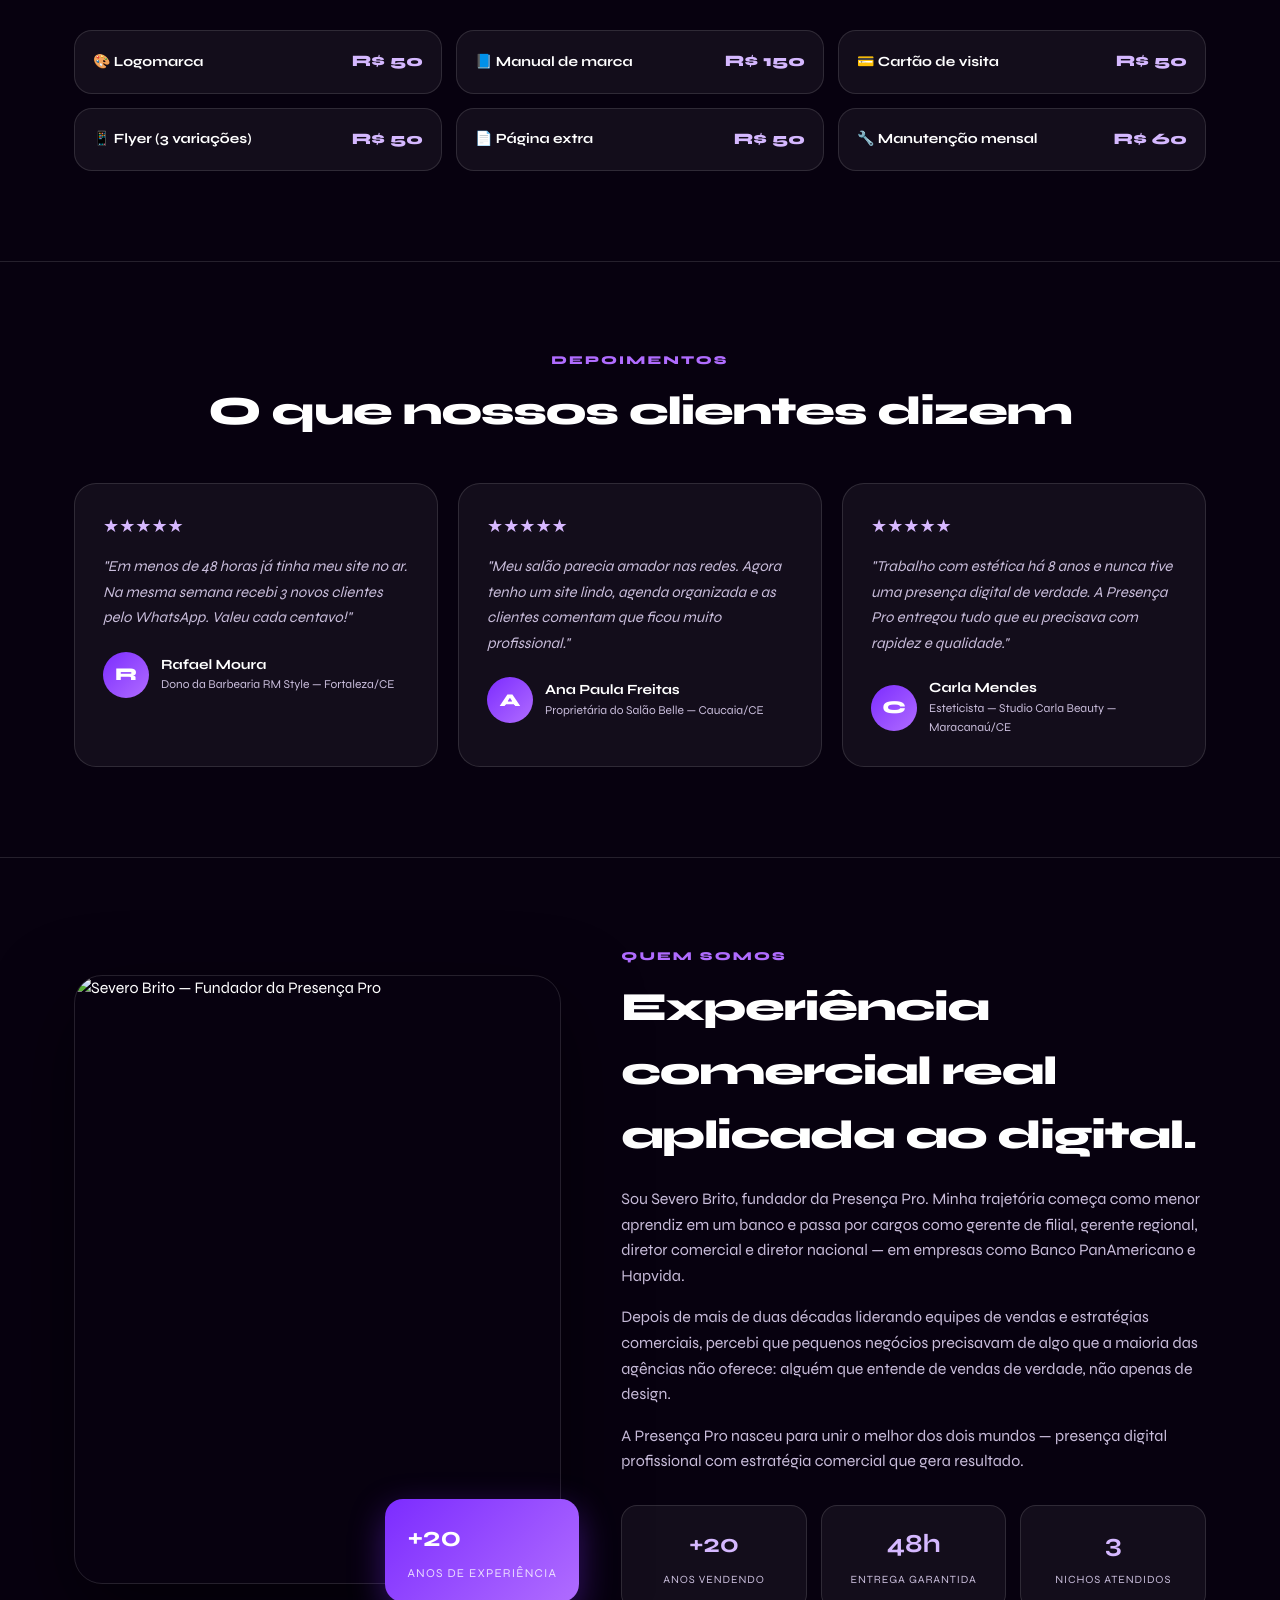
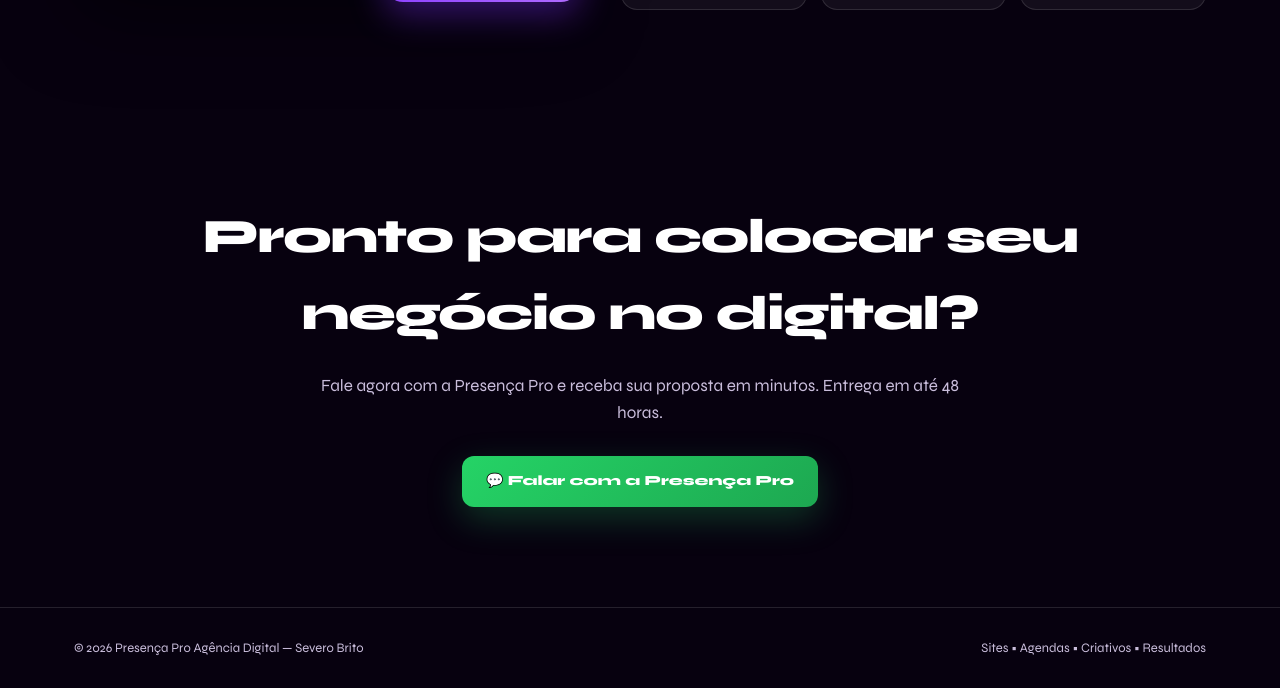
==== commit 507e3829: "Add files via upload" ====
--- a/apresentacao/index.html
+++ b/apresentacao/index.html
@@ -11,7 +11,160 @@
 <meta content="https://prosys-web.github.io/" property="og:url"/>
 <meta content="website" property="og:type"/>
 <link href="../assets/style.css" rel="stylesheet"/>
-<meta content="Sites profissionais, agenda inteligente e WhatsApp integrado para gerar clientes todos os dias." name="description"/><meta content="https://res.cloudinary.com/dslj0yjkm/image/upload/v1777158172/preview-presenca-pro_kvr2lm.jpg" property="og:image:secure_url"/><meta content="image/jpeg" property="og:image:type"/><meta content="1200" property="og:image:width"/><meta content="630" property="og:image:height"/><meta content="summary_large_image" name="twitter:card"/><meta content="Presença Pro Agência Digital" name="twitter:title"/><meta content="Sites profissionais, agenda inteligente e WhatsApp integrado para gerar clientes todos os dias." name="twitter:description"/><meta content="https://res.cloudinary.com/dslj0yjkm/image/upload/v1777158172/preview-presenca-pro_kvr2lm.jpg" name="twitter:image"/></head>
+<meta content="Sites profissionais, agenda inteligente e WhatsApp integrado para gerar clientes todos os dias." name="description"/><meta content="https://res.cloudinary.com/dslj0yjkm/image/upload/v1777158172/preview-presenca-pro_kvr2lm.jpg" property="og:image:secure_url"/><meta content="image/jpeg" property="og:image:type"/><meta content="1200" property="og:image:width"/><meta content="630" property="og:image:height"/><meta content="summary_large_image" name="twitter:card"/><meta content="Presença Pro Agência Digital" name="twitter:title"/><meta content="Sites profissionais, agenda inteligente e WhatsApp integrado para gerar clientes todos os dias." name="twitter:description"/><meta content="https://res.cloudinary.com/dslj0yjkm/image/upload/v1777158172/preview-presenca-pro_kvr2lm.jpg" name="twitter:image"/><style>
+/* PADRÃO GLOBAL — Presença Pro */
+:root{
+  --bg:#07010f;--bg2:#10071f;--bg3:#0b0618;
+  --accent:#7c2cff;--accent2:#b06cff;
+  --text:#ffffff;--muted:#c9bddb;
+  --line:rgba(255,255,255,.12);
+  --radius-lg:22px;
+}
+body{font-family:'Syne',Arial,Helvetica,sans-serif;background:radial-gradient(circle at 10% 10%,rgba(124,44,255,.25),transparent 28%),var(--bg);color:var(--text)}
+h1,h2,h3{font-family:'Syne',Arial,sans-serif}
+.card, .plan-card{
+  background:rgba(255,255,255,.05);
+  border:1px solid var(--line);
+  border-radius:var(--radius-lg);
+}
+.btn{
+  background:linear-gradient(135deg,var(--accent),var(--accent2));
+  border-radius:12px;
+  color:#fff;font-weight:800;
+}
+.badge-popular{
+  background:linear-gradient(135deg,var(--accent),var(--accent2));
+  color:#fff;border-radius:999px;
+  padding:6px 12px;font-size:11px;font-weight:900;
+}
+</style>
+<style>
+
+/* ============================================================
+   NÍVEL AGÊNCIA TOP — Refino visual premium
+   Mantém estrutura, links, previews e conteúdo. Apenas acabamento.
+   ============================================================ */
+:root{
+  --shadow-premium: 0 24px 70px rgba(0,0,0,.32);
+  --glow-purple: 0 0 0 1px rgba(176,108,255,.18), 0 22px 55px rgba(124,44,255,.18);
+}
+html{scroll-behavior:smooth}
+body{
+  -webkit-font-smoothing:antialiased;
+  text-rendering:geometricPrecision;
+}
+.nav, header{
+  backdrop-filter: blur(16px);
+}
+.logo img{
+  filter: drop-shadow(0 10px 24px rgba(124,44,255,.22));
+}
+.btn, .pc-btn, a[class*="btn"]{
+  transition: transform .22s ease, filter .22s ease, box-shadow .22s ease, border-color .22s ease;
+}
+.btn:hover, .pc-btn:hover, a[class*="btn"]:hover{
+  transform: translateY(-2px);
+  filter: brightness(1.06);
+  box-shadow: 0 18px 42px rgba(124,44,255,.28);
+}
+.card, .pricing-card, .feature, .extra, .depo-card, .hero-card, .premium-card, .service, .panel{
+  transition: transform .24s ease, box-shadow .24s ease, border-color .24s ease, background .24s ease;
+}
+.card:hover, .pricing-card:hover, .feature:hover, .extra:hover, .depo-card:hover, .hero-card:hover, .premium-card:hover, .service:hover{
+  transform: translateY(-4px);
+  border-color: rgba(176,108,255,.42) !important;
+  box-shadow: var(--glow-purple);
+}
+.pricing-card.destaque, .pricing-card.popular, .pricing-card:nth-child(2){
+  position:relative;
+  background:
+    radial-gradient(circle at 15% 10%, rgba(176,108,255,.24), transparent 34%),
+    linear-gradient(180deg, rgba(124,44,255,.24), rgba(255,255,255,.04)) !important;
+  border-color: rgba(176,108,255,.50) !important;
+  box-shadow: 0 28px 80px rgba(124,44,255,.22);
+}
+.pricing-card.destaque::before,
+.pricing-card.popular::before,
+.pricing-card:nth-child(2)::before{
+  content:"MAIS POPULAR";
+  position:absolute;
+  top:-14px;
+  left:50%;
+  transform:translateX(-50%);
+  background:linear-gradient(135deg,var(--accent,#7c2cff),var(--accent2,#b06cff));
+  color:#fff;
+  font-size:11px;
+  font-weight:900;
+  letter-spacing:.12em;
+  padding:7px 14px;
+  border-radius:999px;
+  white-space:nowrap;
+  box-shadow:0 12px 32px rgba(124,44,255,.32);
+}
+.pricing-card:nth-child(3) .pc-name::after{
+  content:"  • Plus";
+  color:var(--accent2,#b06cff);
+  font-size:.76em;
+}
+.pc-price, .price, .pricing-card strong{
+  letter-spacing:-.04em;
+}
+.hero, .final, .pricing-section{
+  position:relative;
+  overflow:hidden;
+}
+.hero::after, .pricing-section::after{
+  content:"";
+  position:absolute;
+  width:380px;
+  height:380px;
+  right:-170px;
+  top:5%;
+  background:radial-gradient(circle, rgba(176,108,255,.14), transparent 67%);
+  pointer-events:none;
+}
+.section h2, h1{
+  text-wrap:balance;
+}
+.depo-stars{
+  color:#d7b8ff !important;
+}
+.whatsapp-float{
+  transition: transform .2s ease, box-shadow .2s ease;
+  box-shadow:0 16px 44px rgba(37,211,102,.28) !important;
+}
+.whatsapp-float:hover{
+  transform:scale(1.06);
+}
+img{
+  max-width:100%;
+}
+@media(max-width:760px){
+  .container{padding-left:18px !important;padding-right:18px !important}
+  h1{font-size:36px !important;line-height:1.04 !important}
+  h2{font-size:29px !important;line-height:1.12 !important}
+  .pricing-grid, .grid, .features, .service-grid, .depo-grid, .extras{
+    grid-template-columns:1fr !important;
+  }
+  .pricing-card, .card, .hero-card{
+    border-radius:22px !important;
+  }
+  .btn, .pc-btn, a[class*="btn"]{
+    width:100%;
+    justify-content:center;
+  }
+  .nav-inner, .brand, .logo{
+    text-align:center;
+  }
+  .menu{
+    gap:10px;
+    flex-wrap:wrap;
+    justify-content:center;
+  }
+}
+
+</style>
+</head>
 <body>
 <a class="whatsapp-float" href="https://wa.me/5585994249656?text=Olá,%20quero%20saber%20mais%20sobre%20os%20sites%20da%20Presença%20Pro" target="_blank">☘</a>
 <header class="nav">
@@ -73,7 +226,7 @@
 <h3>Combos para Barbearia</h3>
 <div class="plans">
 <div class="plan"><strong>Essencial</strong><span>R$ 297</span></div>
-<div class="plan"><strong>Profissional</strong><span>R$ 359</span></div>
+<div class="plan"><strong>Profissional (Agenda Inteligente)</strong><span>R$ 359</span></div>
 <div class="plan main"><strong>Autoridade</strong><span>R$ 797</span></div>
 </div>
 <br/><a class="btn" href="https://wa.me/5585994249656?text=Olá,%20quero%20um%20site%20para%20barbearia" target="_blank">Solicitar modelo</a>
@@ -103,7 +256,7 @@
 <h3>Combos para Salão</h3>
 <div class="plans">
 <div class="plan"><strong>Essencial</strong><span>R$ 297</span></div>
-<div class="plan"><strong>Profissional</strong><span>R$ 359</span></div>
+<div class="plan"><strong>Profissional (Agenda Inteligente)</strong><span>R$ 359</span></div>
 <div class="plan main"><strong>Autoridade</strong><span>R$ 797</span></div>
 </div>
 <br/><a class="btn" href="https://wa.me/5585994249656?text=Olá,%20quero%20um%20site%20para%20salão%20de%20beleza" target="_blank">Solicitar modelo</a>
@@ -133,7 +286,7 @@
 <h3>Combos para Estética</h3>
 <div class="plans">
 <div class="plan"><strong>Essencial</strong><span>R$ 297</span></div>
-<div class="plan"><strong>Profissional</strong><span>R$ 359</span></div>
+<div class="plan"><strong>Profissional (Agenda Inteligente)</strong><span>R$ 359</span></div>
 <div class="plan main"><strong>Autoridade</strong><span>R$ 797</span></div>
 </div>
 <br/><a class="btn" href="https://wa.me/5585994249656?text=Olá,%20quero%20um%20site%20para%20estética" target="_blank">Solicitar modelo</a>
@@ -170,7 +323,7 @@
 </div>
 <!-- PROFISSIONAL -->
 <div class="pricing-card destaque">
-<div class="pc-name">Profissional</div>
+<div class="pc-name">Profissional (Agenda Inteligente)</div>
 <div class="pc-desc">Para quem quer agenda cheia e mais contatos pelo WhatsApp.</div>
 <div class="pc-price">R$ 359<small> /único</small></div>
 <hr class="pc-divider"/>
@@ -184,11 +337,11 @@
 <div class="pc-feature"><span class="no">✗</span><span style="color:var(--muted)">Logomarca inclusa</span></div>
 <div class="pc-feature"><span class="no">✗</span><span style="color:var(--muted)">Múltiplas páginas</span></div>
 </div>
-<a class="pc-btn" href="https://wa.me/5585994249656?text=Olá,%20quero%20o%20plano%20Profissional" target="_blank">Quero esse plano</a>
+<a class="pc-btn" href="https://wa.me/5585994249656?text=Olá,%20quero%20o%20plano%20Profissional (Agenda Inteligente)" target="_blank">Quero esse plano</a>
 </div>
 <!-- 3 PÁGINAS -->
 <div class="pricing-card">
-<div class="pc-name">3 Páginas</div>
+<div class="pc-name">Profissional Plus</div>
 <div class="pc-desc">Para negócios que precisam de mais conteúdo e estrutura.</div>
 <div class="pc-price">R$ 377<small> /único</small></div>
 <hr class="pc-divider"/>
@@ -211,7 +364,7 @@
 <div class="pc-price">R$ 797<small> /único</small></div>
 <hr class="pc-divider"/>
 <div class="pc-features">
-<div class="pc-feature"><span class="ok">✓</span><span>Tudo do Profissional</span></div>
+<div class="pc-feature"><span class="ok">✓</span><span>Tudo do Profissional (Agenda Inteligente)</span></div>
 <div class="pc-feature"><span class="ok">✓</span><span>Logomarca profissional</span></div>
 <div class="pc-feature"><span class="ok">✓</span><span>Manual de marca</span></div>
 <div class="pc-feature"><span class="ok">✓</span><span>Cartão de visita digital</span></div>
